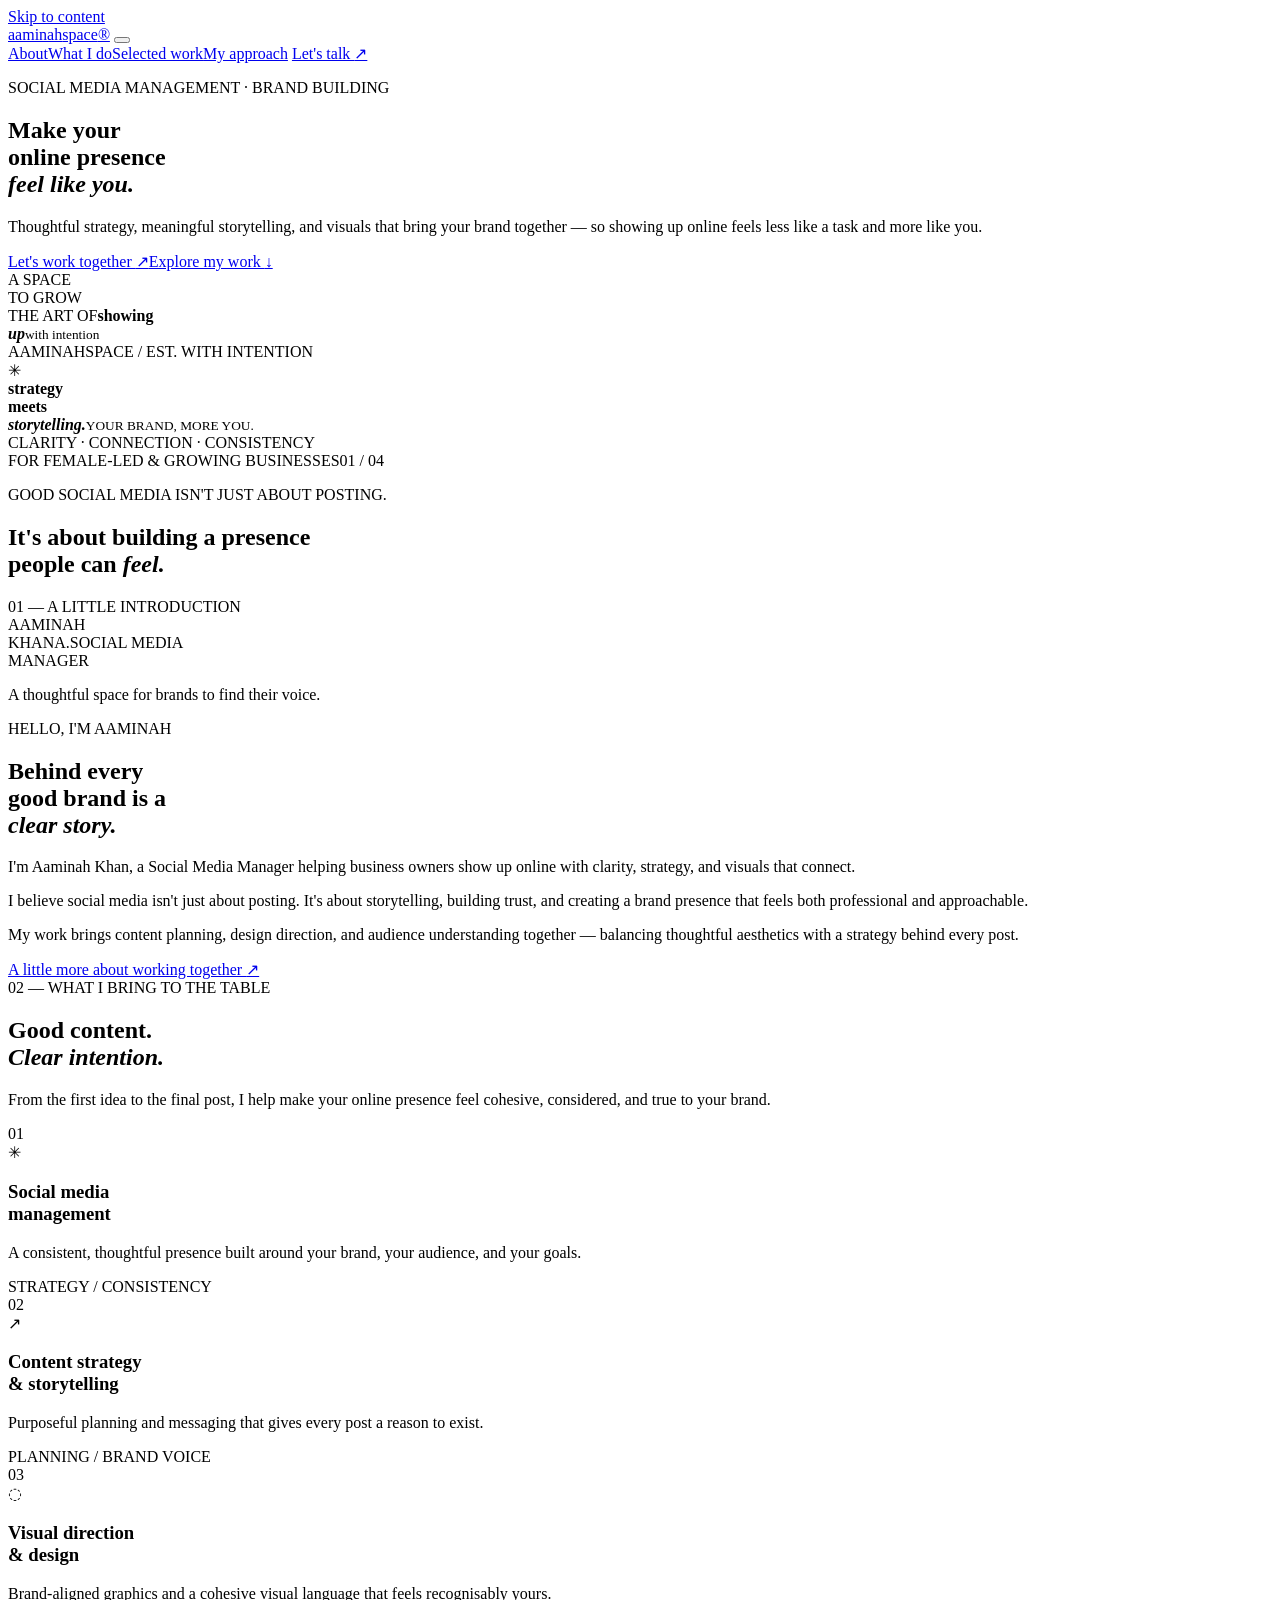
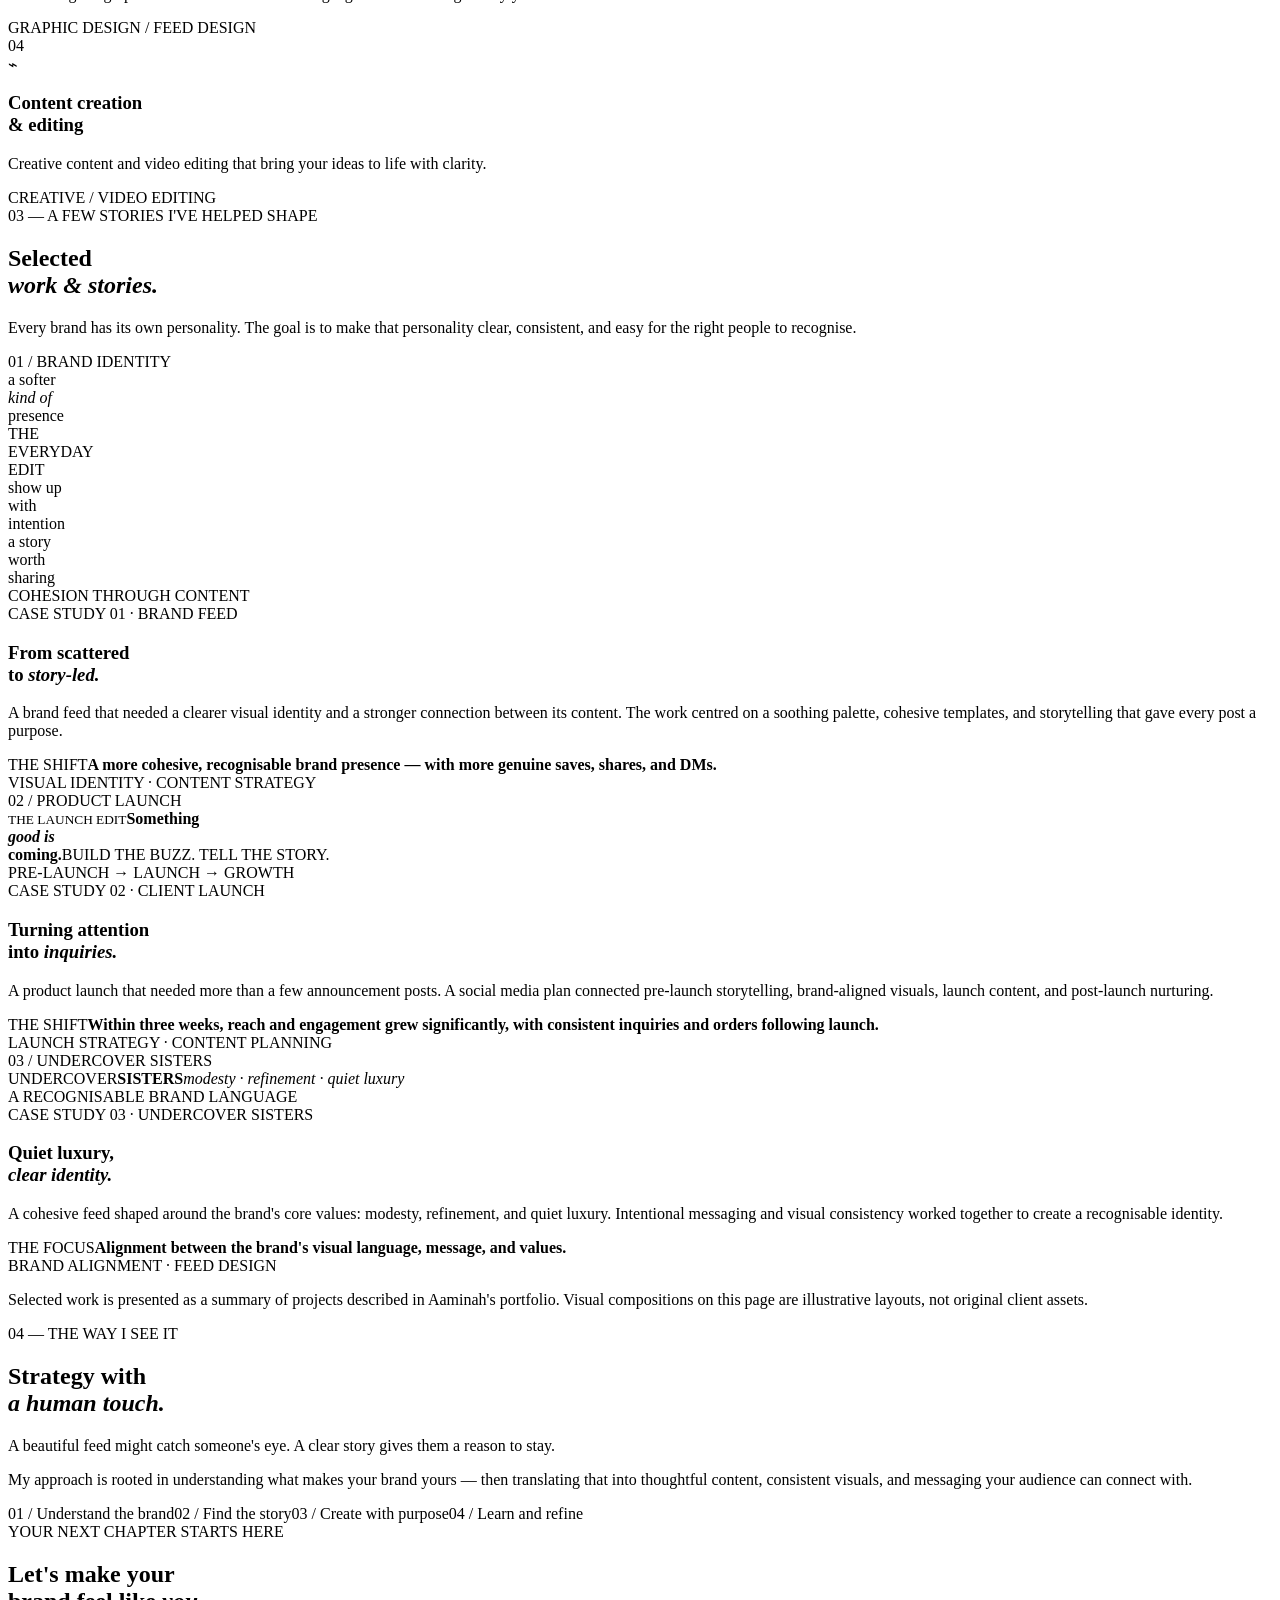
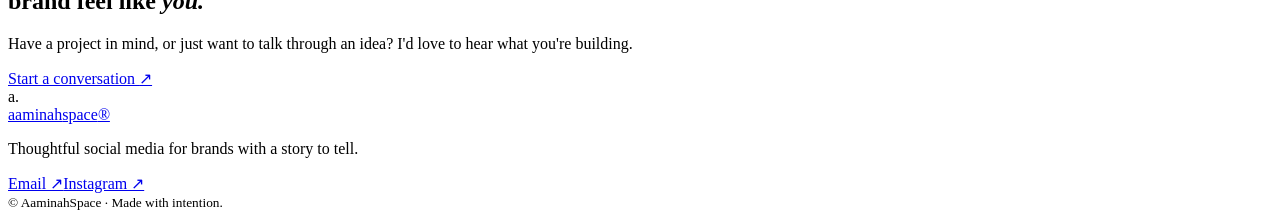
==== index.html @ 057f6556 "Build AaminahSpace portfolio: add index.html" ====
<!doctype html>
<html lang="en">
<head>
  <meta charset="UTF-8" />
  <meta name="viewport" content="width=device-width, initial-scale=1.0" />
  <meta name="theme-color" content="#f4efe7" />
  <meta name="description" content="Aaminah Khan is a social media manager helping female-led and growing businesses build thoughtful, strategic, and visually cohesive online presences." />
  <meta property="og:title" content="AaminahSpace — Social media with intention" />
  <meta property="og:description" content="Thoughtful strategy. Meaningful storytelling. A brand presence that feels like you." />
  <meta property="og:type" content="website" />
  <title>AaminahSpace — Social media with intention</title>
  <link rel="preconnect" href="https://fonts.googleapis.com">
  <link rel="preconnect" href="https://fonts.gstatic.com" crossorigin>
  <link href="https://fonts.googleapis.com/css2?family=DM+Sans:wght@400;500;600;700&family=Playfair+Display:ital,wght@0,500;0,600;0,700;1,500;1,600&display=swap" rel="stylesheet">
  <link rel="stylesheet" href="./styles.css" />
  <script defer src="./script.js"></script>
</head>
<body>
  <a class="skip-link" href="#main">Skip to content</a>
  <header class="site-header">
    <a class="wordmark" href="#top" aria-label="AaminahSpace home">aaminah<span>space</span><i>®</i></a>
    <button class="menu-toggle" aria-label="Open navigation" aria-expanded="false" aria-controls="site-nav"><span></span><span></span></button>
    <nav id="site-nav" class="site-nav" aria-label="Main navigation">
      <a href="#about">About</a><a href="#services">What I do</a><a href="#work">Selected work</a><a href="#approach">My approach</a>
      <a class="nav-cta" href="#contact">Let's talk <span>↗</span></a>
    </nav>
  </header>

  <main id="main">
    <section class="hero section-wrap" id="top">
      <div class="hero-copy">
        <p class="eyebrow"><span class="eyebrow-line"></span> SOCIAL MEDIA MANAGEMENT · BRAND BUILDING</p>
        <h1>Make your<br>online presence<br><em>feel like you.</em></h1>
        <p class="hero-lede">Thoughtful strategy, meaningful storytelling, and visuals that bring your brand together — so showing up online feels less like a task and more like you.</p>
        <div class="hero-actions"><a class="button button-dark" href="#contact">Let's work together <span>↗</span></a><a class="text-link" href="#work">Explore my work <span>↓</span></a></div>
      </div>
      <div class="hero-art" aria-label="Editorial brand composition">
        <div class="art-orbit orbit-one"></div><div class="art-orbit orbit-two"></div>
        <div class="art-stamp">A SPACE<br>TO GROW</div>
        <div class="art-card art-card-back"><span>THE ART OF</span><strong>showing<br><i>up</i></strong><small>with intention</small></div>
        <div class="art-card art-card-front"><span class="mini-label">AAMINAHSPACE / EST. WITH INTENTION</span><div class="art-flower">✳</div><strong>strategy<br>meets<br><em>storytelling.</em></strong><small>YOUR BRAND, MORE YOU.</small></div>
        <div class="art-caption">CLARITY · CONNECTION · CONSISTENCY</div>
      </div>
      <div class="hero-foot"><span>FOR FEMALE-LED & GROWING BUSINESSES</span><span>01 / 04</span></div>
    </section>

    <section class="intro-band">
      <p>GOOD SOCIAL MEDIA ISN'T JUST ABOUT POSTING.</p>
      <h2>It's about building a presence<br>people can <em>feel.</em></h2>
    </section>

    <section class="about section-wrap section-pad" id="about">
      <div class="section-kicker">01 — A LITTLE INTRODUCTION</div>
      <div class="about-grid">
        <div class="about-visual">
          <div class="portrait-placeholder"><span class="portrait-small">AAMINAH<br>KHAN</span><span class="portrait-monogram">A.</span><span class="portrait-note">SOCIAL MEDIA<br>MANAGER</span></div>
          <p class="visual-caption">A thoughtful space for brands to find their voice.</p>
        </div>
        <div class="about-copy">
          <p class="eyebrow">HELLO, I'M AAMINAH</p>
          <h2>Behind every<br>good brand is a<br><em>clear story.</em></h2>
          <p>I'm Aaminah Khan, a Social Media Manager helping business owners show up online with clarity, strategy, and visuals that connect.</p>
          <p>I believe social media isn't just about posting. It's about storytelling, building trust, and creating a brand presence that feels both professional and approachable.</p>
          <p>My work brings content planning, design direction, and audience understanding together — balancing thoughtful aesthetics with a strategy behind every post.</p>
          <a class="text-link" href="#contact">A little more about working together <span>↗</span></a>
        </div>
      </div>
    </section>

    <section class="services section-pad" id="services">
      <div class="section-wrap">
        <div class="section-kicker">02 — WHAT I BRING TO THE TABLE</div>
        <div class="section-heading-row"><h2>Good content.<br><em>Clear intention.</em></h2><p>From the first idea to the final post, I help make your online presence feel cohesive, considered, and true to your brand.</p></div>
        <div class="service-grid">
          <article class="service-card"><span class="service-number">01</span><div class="service-icon">✳</div><h3>Social media<br>management</h3><p>A consistent, thoughtful presence built around your brand, your audience, and your goals.</p><span class="service-bottom">STRATEGY / CONSISTENCY</span></article>
          <article class="service-card"><span class="service-number">02</span><div class="service-icon">↗</div><h3>Content strategy<br>& storytelling</h3><p>Purposeful planning and messaging that gives every post a reason to exist.</p><span class="service-bottom">PLANNING / BRAND VOICE</span></article>
          <article class="service-card"><span class="service-number">03</span><div class="service-icon">◌</div><h3>Visual direction<br>& design</h3><p>Brand-aligned graphics and a cohesive visual language that feels recognisably yours.</p><span class="service-bottom">GRAPHIC DESIGN / FEED DESIGN</span></article>
          <article class="service-card"><span class="service-number">04</span><div class="service-icon">⌁</div><h3>Content creation<br>& editing</h3><p>Creative content and video editing that bring your ideas to life with clarity.</p><span class="service-bottom">CREATIVE / VIDEO EDITING</span></article>
        </div>
      </div>
    </section>

    <section class="work section-wrap section-pad" id="work">
      <div class="section-kicker">03 — A FEW STORIES I'VE HELPED SHAPE</div>
      <div class="section-heading-row work-heading"><h2>Selected<br><em>work & stories.</em></h2><p>Every brand has its own personality. The goal is to make that personality clear, consistent, and easy for the right people to recognise.</p></div>
      <div class="work-list">
        <article class="work-item">
          <div class="work-art work-art-one"><span class="work-art-top">01 / BRAND IDENTITY</span><div class="feed-stack"><div class="feed-tile tile-cream">a softer<br><i>kind of</i><br>presence</div><div class="feed-tile tile-brown">THE<br>EVERYDAY<br>EDIT</div><div class="feed-tile tile-sage">show up<br>with<br>intention</div><div class="feed-tile tile-pink">a story<br>worth<br>sharing</div></div><span class="work-art-bottom">COHESION THROUGH CONTENT</span></div>
          <div class="work-info"><span class="case-label">CASE STUDY 01 · BRAND FEED</span><h3>From scattered<br>to <em>story-led.</em></h3><p>A brand feed that needed a clearer visual identity and a stronger connection between its content. The work centred on a soothing palette, cohesive templates, and storytelling that gave every post a purpose.</p><div class="case-result"><span>THE SHIFT</span><strong>A more cohesive, recognisable brand presence — with more genuine saves, shares, and DMs.</strong></div><span class="case-tag">VISUAL IDENTITY · CONTENT STRATEGY</span></div>
        </article>
        <article class="work-item work-reverse">
          <div class="work-art work-art-two"><span class="work-art-top">02 / PRODUCT LAUNCH</span><div class="launch-poster"><small>THE LAUNCH EDIT</small><strong>Something<br><i>good is</i><br>coming.</strong><span>BUILD THE BUZZ. TELL THE STORY.</span></div><div class="launch-orbit"></div><span class="work-art-bottom">PRE-LAUNCH → LAUNCH → GROWTH</span></div>
          <div class="work-info"><span class="case-label">CASE STUDY 02 · CLIENT LAUNCH</span><h3>Turning attention<br>into <em>inquiries.</em></h3><p>A product launch that needed more than a few announcement posts. A social media plan connected pre-launch storytelling, brand-aligned visuals, launch content, and post-launch nurturing.</p><div class="case-result"><span>THE SHIFT</span><strong>Within three weeks, reach and engagement grew significantly, with consistent inquiries and orders following launch.</strong></div><span class="case-tag">LAUNCH STRATEGY · CONTENT PLANNING</span></div>
        </article>
        <article class="work-item">
          <div class="work-art work-art-three"><span class="work-art-top">03 / UNDERCOVER SISTERS</span><div class="ucs-composition"><span>UNDERCOVER</span><strong>SISTERS</strong><i>modesty · refinement · quiet luxury</i></div><span class="work-art-bottom">A RECOGNISABLE BRAND LANGUAGE</span></div>
          <div class="work-info"><span class="case-label">CASE STUDY 03 · UNDERCOVER SISTERS</span><h3>Quiet luxury,<br><em>clear identity.</em></h3><p>A cohesive feed shaped around the brand's core values: modesty, refinement, and quiet luxury. Intentional messaging and visual consistency worked together to create a recognisable identity.</p><div class="case-result"><span>THE FOCUS</span><strong>Alignment between the brand's visual language, message, and values.</strong></div><span class="case-tag">BRAND ALIGNMENT · FEED DESIGN</span></div>
        </article>
      </div>
      <p class="work-note">Selected work is presented as a summary of projects described in Aaminah's portfolio. Visual compositions on this page are illustrative layouts, not original client assets.</p>
    </section>

    <section class="approach section-pad" id="approach">
      <div class="section-wrap approach-grid">
        <div><div class="section-kicker">04 — THE WAY I SEE IT</div><h2>Strategy with<br><em>a human touch.</em></h2></div>
        <div class="approach-copy"><p class="approach-lede">A beautiful feed might catch someone's eye. A clear story gives them a reason to stay.</p><p>My approach is rooted in understanding what makes your brand yours — then translating that into thoughtful content, consistent visuals, and messaging your audience can connect with.</p><div class="approach-points"><span>01 / Understand the brand</span><span>02 / Find the story</span><span>03 / Create with purpose</span><span>04 / Learn and refine</span></div></div>
      </div>
    </section>

    <section class="closing section-wrap section-pad" id="contact">
      <div class="closing-card"><span class="eyebrow">YOUR NEXT CHAPTER STARTS HERE</span><h2>Let's make your<br>brand feel like <em>you.</em></h2><p>Have a project in mind, or just want to talk through an idea? I'd love to hear what you're building.</p><a class="button button-light" href="mailto:khanaaminah3@gmail.com">Start a conversation <span>↗</span></a><div class="closing-mark">a.</div></div>
    </section>
  </main>

  <footer class="site-footer section-wrap"><a class="wordmark footer-mark" href="#top">aaminah<span>space</span><i>®</i></a><p>Thoughtful social media for brands with a story to tell.</p><div class="footer-links"><a href="mailto:khanaaminah3@gmail.com">Email ↗</a><a href="https://www.instagram.com/aaminahspace/" target="_blank" rel="noreferrer">Instagram ↗</a></div><small>© <span id="year"></span> AaminahSpace · Made with intention.</small></footer>
</body>
</html>
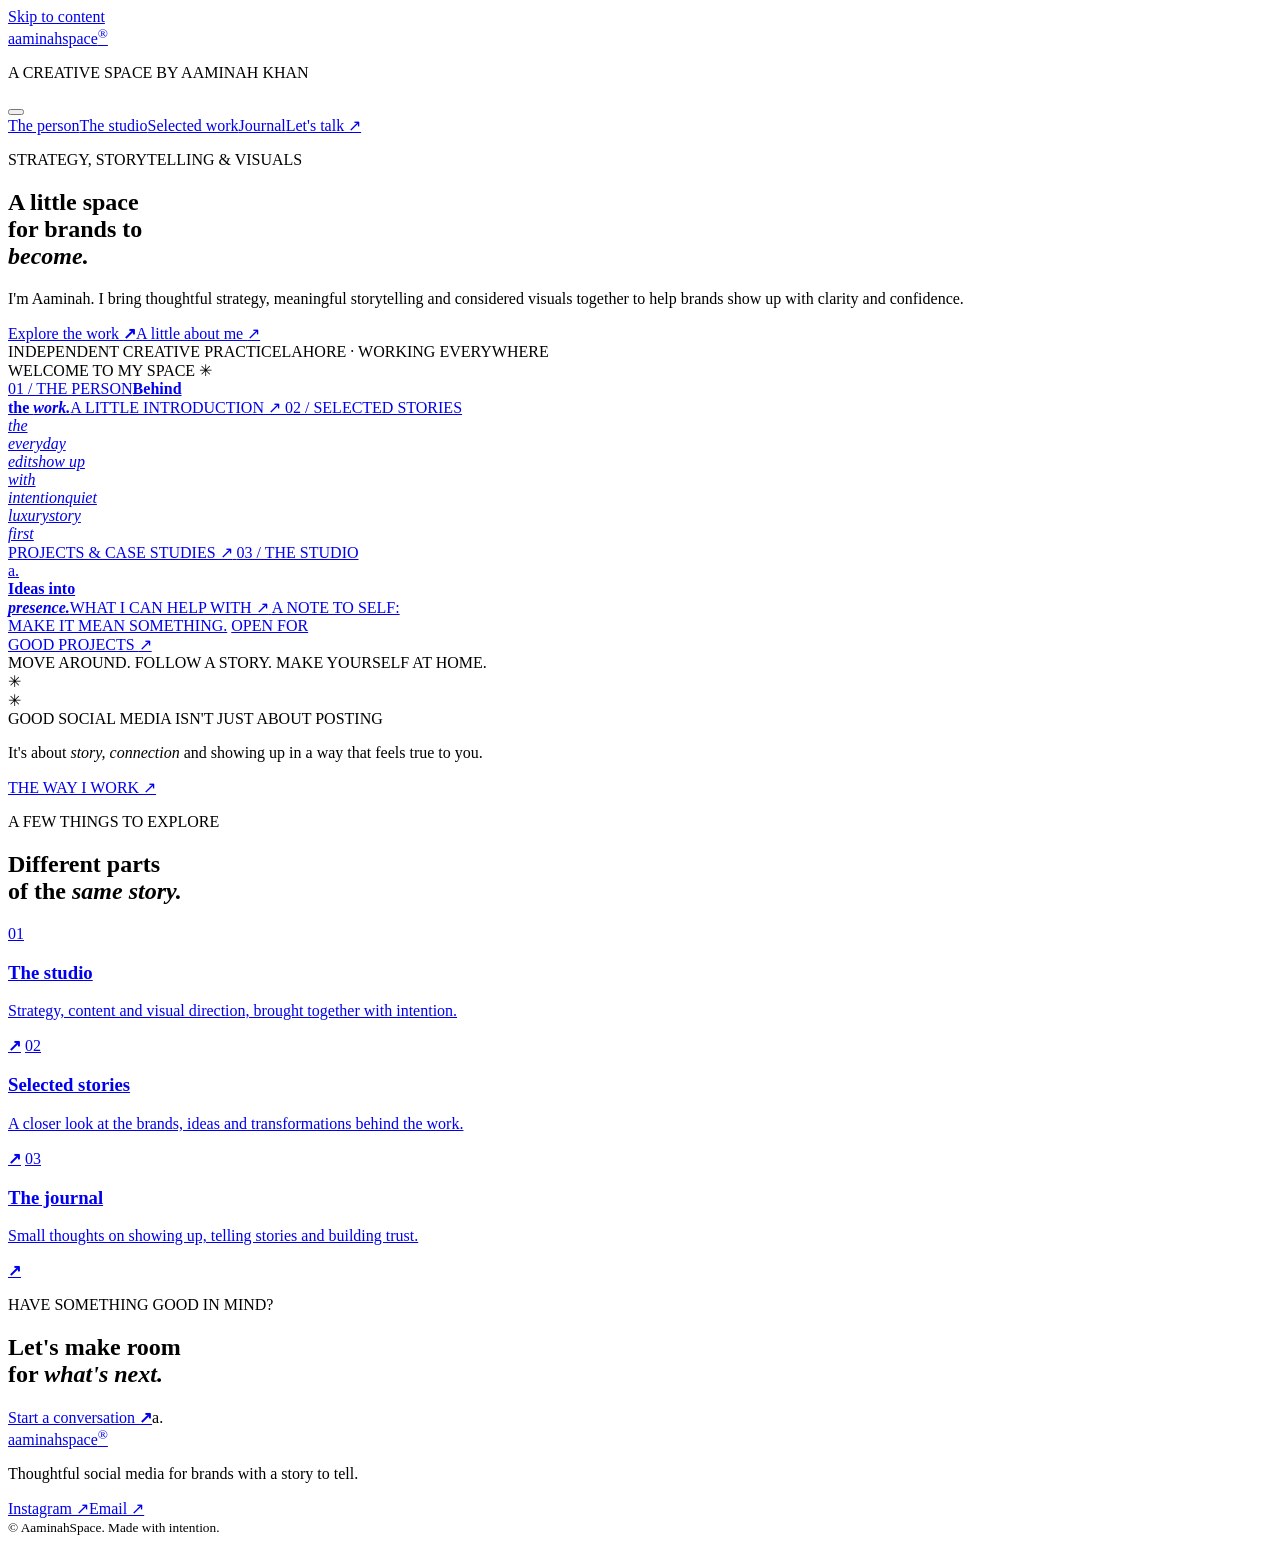
==== commit 7e6218a9: "Rebuild homepage as interactive editorial canvas" ====
--- a/index.html
+++ b/index.html
@@ -1,117 +1,64 @@
 <!doctype html>
 <html lang="en">
 <head>
-  <meta charset="UTF-8" />
-  <meta name="viewport" content="width=device-width, initial-scale=1.0" />
-  <meta name="theme-color" content="#f4efe7" />
-  <meta name="description" content="Aaminah Khan is a social media manager helping female-led and growing businesses build thoughtful, strategic, and visually cohesive online presences." />
-  <meta property="og:title" content="AaminahSpace — Social media with intention" />
-  <meta property="og:description" content="Thoughtful strategy. Meaningful storytelling. A brand presence that feels like you." />
-  <meta property="og:type" content="website" />
-  <title>AaminahSpace — Social media with intention</title>
-  <link rel="preconnect" href="https://fonts.googleapis.com">
-  <link rel="preconnect" href="https://fonts.gstatic.com" crossorigin>
-  <link href="https://fonts.googleapis.com/css2?family=DM+Sans:wght@400;500;600;700&family=Playfair+Display:ital,wght@0,500;0,600;0,700;1,500;1,600&display=swap" rel="stylesheet">
-  <link rel="stylesheet" href="./styles.css" />
-  <script defer src="./script.js"></script>
+<meta charset="UTF-8"><meta name="viewport" content="width=device-width, initial-scale=1">
+<meta name="theme-color" content="#f5f1e9">
+<meta name="description" content="AaminahSpace is the creative world of Aaminah Khan, bringing social media strategy, storytelling and thoughtful design together.">
+<meta property="og:title" content="AaminahSpace | A creative space by Aaminah Khan">
+<meta property="og:description" content="Thoughtful strategy. Clear stories. A brand presence that feels like you.">
+<title>AaminahSpace | A creative space by Aaminah Khan</title>
+<link rel="preconnect" href="https://fonts.googleapis.com"><link rel="preconnect" href="https://fonts.gstatic.com" crossorigin>
+<link href="https://fonts.googleapis.com/css2?family=DM+Sans:wght@400;500;600;700&family=Playfair+Display:ital,wght@0,500;0,600;0,700;1,500;1,600&display=swap" rel="stylesheet">
+<link rel="stylesheet" href="./experience.css"><script defer src="./experience.js"></script>
 </head>
-<body>
-  <a class="skip-link" href="#main">Skip to content</a>
-  <header class="site-header">
-    <a class="wordmark" href="#top" aria-label="AaminahSpace home">aaminah<span>space</span><i>®</i></a>
-    <button class="menu-toggle" aria-label="Open navigation" aria-expanded="false" aria-controls="site-nav"><span></span><span></span></button>
-    <nav id="site-nav" class="site-nav" aria-label="Main navigation">
-      <a href="#about">About</a><a href="#services">What I do</a><a href="#work">Selected work</a><a href="#approach">My approach</a>
-      <a class="nav-cta" href="#contact">Let's talk <span>↗</span></a>
-    </nav>
-  </header>
-
-  <main id="main">
-    <section class="hero section-wrap" id="top">
-      <div class="hero-copy">
-        <p class="eyebrow"><span class="eyebrow-line"></span> SOCIAL MEDIA MANAGEMENT · BRAND BUILDING</p>
-        <h1>Make your<br>online presence<br><em>feel like you.</em></h1>
-        <p class="hero-lede">Thoughtful strategy, meaningful storytelling, and visuals that bring your brand together — so showing up online feels less like a task and more like you.</p>
-        <div class="hero-actions"><a class="button button-dark" href="#contact">Let's work together <span>↗</span></a><a class="text-link" href="#work">Explore my work <span>↓</span></a></div>
-      </div>
-      <div class="hero-art" aria-label="Editorial brand composition">
-        <div class="art-orbit orbit-one"></div><div class="art-orbit orbit-two"></div>
-        <div class="art-stamp">A SPACE<br>TO GROW</div>
-        <div class="art-card art-card-back"><span>THE ART OF</span><strong>showing<br><i>up</i></strong><small>with intention</small></div>
-        <div class="art-card art-card-front"><span class="mini-label">AAMINAHSPACE / EST. WITH INTENTION</span><div class="art-flower">✳</div><strong>strategy<br>meets<br><em>storytelling.</em></strong><small>YOUR BRAND, MORE YOU.</small></div>
-        <div class="art-caption">CLARITY · CONNECTION · CONSISTENCY</div>
-      </div>
-      <div class="hero-foot"><span>FOR FEMALE-LED & GROWING BUSINESSES</span><span>01 / 04</span></div>
-    </section>
-
-    <section class="intro-band">
-      <p>GOOD SOCIAL MEDIA ISN'T JUST ABOUT POSTING.</p>
-      <h2>It's about building a presence<br>people can <em>feel.</em></h2>
-    </section>
-
-    <section class="about section-wrap section-pad" id="about">
-      <div class="section-kicker">01 — A LITTLE INTRODUCTION</div>
-      <div class="about-grid">
-        <div class="about-visual">
-          <div class="portrait-placeholder"><span class="portrait-small">AAMINAH<br>KHAN</span><span class="portrait-monogram">A.</span><span class="portrait-note">SOCIAL MEDIA<br>MANAGER</span></div>
-          <p class="visual-caption">A thoughtful space for brands to find their voice.</p>
-        </div>
-        <div class="about-copy">
-          <p class="eyebrow">HELLO, I'M AAMINAH</p>
-          <h2>Behind every<br>good brand is a<br><em>clear story.</em></h2>
-          <p>I'm Aaminah Khan, a Social Media Manager helping business owners show up online with clarity, strategy, and visuals that connect.</p>
-          <p>I believe social media isn't just about posting. It's about storytelling, building trust, and creating a brand presence that feels both professional and approachable.</p>
-          <p>My work brings content planning, design direction, and audience understanding together — balancing thoughtful aesthetics with a strategy behind every post.</p>
-          <a class="text-link" href="#contact">A little more about working together <span>↗</span></a>
-        </div>
-      </div>
-    </section>
-
-    <section class="services section-pad" id="services">
-      <div class="section-wrap">
-        <div class="section-kicker">02 — WHAT I BRING TO THE TABLE</div>
-        <div class="section-heading-row"><h2>Good content.<br><em>Clear intention.</em></h2><p>From the first idea to the final post, I help make your online presence feel cohesive, considered, and true to your brand.</p></div>
-        <div class="service-grid">
-          <article class="service-card"><span class="service-number">01</span><div class="service-icon">✳</div><h3>Social media<br>management</h3><p>A consistent, thoughtful presence built around your brand, your audience, and your goals.</p><span class="service-bottom">STRATEGY / CONSISTENCY</span></article>
-          <article class="service-card"><span class="service-number">02</span><div class="service-icon">↗</div><h3>Content strategy<br>& storytelling</h3><p>Purposeful planning and messaging that gives every post a reason to exist.</p><span class="service-bottom">PLANNING / BRAND VOICE</span></article>
-          <article class="service-card"><span class="service-number">03</span><div class="service-icon">◌</div><h3>Visual direction<br>& design</h3><p>Brand-aligned graphics and a cohesive visual language that feels recognisably yours.</p><span class="service-bottom">GRAPHIC DESIGN / FEED DESIGN</span></article>
-          <article class="service-card"><span class="service-number">04</span><div class="service-icon">⌁</div><h3>Content creation<br>& editing</h3><p>Creative content and video editing that bring your ideas to life with clarity.</p><span class="service-bottom">CREATIVE / VIDEO EDITING</span></article>
-        </div>
-      </div>
-    </section>
-
-    <section class="work section-wrap section-pad" id="work">
-      <div class="section-kicker">03 — A FEW STORIES I'VE HELPED SHAPE</div>
-      <div class="section-heading-row work-heading"><h2>Selected<br><em>work & stories.</em></h2><p>Every brand has its own personality. The goal is to make that personality clear, consistent, and easy for the right people to recognise.</p></div>
-      <div class="work-list">
-        <article class="work-item">
-          <div class="work-art work-art-one"><span class="work-art-top">01 / BRAND IDENTITY</span><div class="feed-stack"><div class="feed-tile tile-cream">a softer<br><i>kind of</i><br>presence</div><div class="feed-tile tile-brown">THE<br>EVERYDAY<br>EDIT</div><div class="feed-tile tile-sage">show up<br>with<br>intention</div><div class="feed-tile tile-pink">a story<br>worth<br>sharing</div></div><span class="work-art-bottom">COHESION THROUGH CONTENT</span></div>
-          <div class="work-info"><span class="case-label">CASE STUDY 01 · BRAND FEED</span><h3>From scattered<br>to <em>story-led.</em></h3><p>A brand feed that needed a clearer visual identity and a stronger connection between its content. The work centred on a soothing palette, cohesive templates, and storytelling that gave every post a purpose.</p><div class="case-result"><span>THE SHIFT</span><strong>A more cohesive, recognisable brand presence — with more genuine saves, shares, and DMs.</strong></div><span class="case-tag">VISUAL IDENTITY · CONTENT STRATEGY</span></div>
-        </article>
-        <article class="work-item work-reverse">
-          <div class="work-art work-art-two"><span class="work-art-top">02 / PRODUCT LAUNCH</span><div class="launch-poster"><small>THE LAUNCH EDIT</small><strong>Something<br><i>good is</i><br>coming.</strong><span>BUILD THE BUZZ. TELL THE STORY.</span></div><div class="launch-orbit"></div><span class="work-art-bottom">PRE-LAUNCH → LAUNCH → GROWTH</span></div>
-          <div class="work-info"><span class="case-label">CASE STUDY 02 · CLIENT LAUNCH</span><h3>Turning attention<br>into <em>inquiries.</em></h3><p>A product launch that needed more than a few announcement posts. A social media plan connected pre-launch storytelling, brand-aligned visuals, launch content, and post-launch nurturing.</p><div class="case-result"><span>THE SHIFT</span><strong>Within three weeks, reach and engagement grew significantly, with consistent inquiries and orders following launch.</strong></div><span class="case-tag">LAUNCH STRATEGY · CONTENT PLANNING</span></div>
-        </article>
-        <article class="work-item">
-          <div class="work-art work-art-three"><span class="work-art-top">03 / UNDERCOVER SISTERS</span><div class="ucs-composition"><span>UNDERCOVER</span><strong>SISTERS</strong><i>modesty · refinement · quiet luxury</i></div><span class="work-art-bottom">A RECOGNISABLE BRAND LANGUAGE</span></div>
-          <div class="work-info"><span class="case-label">CASE STUDY 03 · UNDERCOVER SISTERS</span><h3>Quiet luxury,<br><em>clear identity.</em></h3><p>A cohesive feed shaped around the brand's core values: modesty, refinement, and quiet luxury. Intentional messaging and visual consistency worked together to create a recognisable identity.</p><div class="case-result"><span>THE FOCUS</span><strong>Alignment between the brand's visual language, message, and values.</strong></div><span class="case-tag">BRAND ALIGNMENT · FEED DESIGN</span></div>
-        </article>
-      </div>
-      <p class="work-note">Selected work is presented as a summary of projects described in Aaminah's portfolio. Visual compositions on this page are illustrative layouts, not original client assets.</p>
-    </section>
-
-    <section class="approach section-pad" id="approach">
-      <div class="section-wrap approach-grid">
-        <div><div class="section-kicker">04 — THE WAY I SEE IT</div><h2>Strategy with<br><em>a human touch.</em></h2></div>
-        <div class="approach-copy"><p class="approach-lede">A beautiful feed might catch someone's eye. A clear story gives them a reason to stay.</p><p>My approach is rooted in understanding what makes your brand yours — then translating that into thoughtful content, consistent visuals, and messaging your audience can connect with.</p><div class="approach-points"><span>01 / Understand the brand</span><span>02 / Find the story</span><span>03 / Create with purpose</span><span>04 / Learn and refine</span></div></div>
-      </div>
-    </section>
-
-    <section class="closing section-wrap section-pad" id="contact">
-      <div class="closing-card"><span class="eyebrow">YOUR NEXT CHAPTER STARTS HERE</span><h2>Let's make your<br>brand feel like <em>you.</em></h2><p>Have a project in mind, or just want to talk through an idea? I'd love to hear what you're building.</p><a class="button button-light" href="mailto:khanaaminah3@gmail.com">Start a conversation <span>↗</span></a><div class="closing-mark">a.</div></div>
-    </section>
-  </main>
-
-  <footer class="site-footer section-wrap"><a class="wordmark footer-mark" href="#top">aaminah<span>space</span><i>®</i></a><p>Thoughtful social media for brands with a story to tell.</p><div class="footer-links"><a href="mailto:khanaaminah3@gmail.com">Email ↗</a><a href="https://www.instagram.com/aaminahspace/" target="_blank" rel="noreferrer">Instagram ↗</a></div><small>© <span id="year"></span> AaminahSpace · Made with intention.</small></footer>
-</body>
-</html>+<body class="home-page">
+<a class="skip-link" href="#main">Skip to content</a>
+<header class="topbar">
+<a class="brand" href="./index.html" aria-label="AaminahSpace home">aaminah<span>space</span><sup>®</sup></a>
+<p class="topbar-note">A CREATIVE SPACE BY AAMINAH KHAN</p>
+<button class="menu-button" aria-label="Open menu" aria-expanded="false" aria-controls="main-menu"><span></span><span></span></button>
+<nav class="main-menu" id="main-menu" aria-label="Main navigation">
+<a href="./about.html">The person</a><a href="./studio.html">The studio</a><a href="./work.html">Selected work</a><a href="./journal.html">Journal</a><a class="menu-contact" href="./contact.html">Let's talk ↗</a>
+</nav>
+</header>
+<main id="main">
+<section class="home-intro">
+<div class="intro-left">
+<p class="eyebrow"><span></span> STRATEGY, STORYTELLING & VISUALS</p>
+<h1>A little space<br>for brands to<br><em>become.</em></h1>
+<p class="intro-copy">I'm Aaminah. I bring thoughtful strategy, meaningful storytelling and considered visuals together to help brands show up with clarity and confidence.</p>
+<div class="intro-actions"><a class="pill-link magnetic" href="./work.html">Explore the work <b>↗</b></a><a class="quiet-link" href="./about.html">A little about me <span>↗</span></a></div>
+<div class="home-signoff"><span>INDEPENDENT CREATIVE PRACTICE</span><span>LAHORE · WORKING EVERYWHERE</span></div>
+</div>
+<div class="explore-stage" aria-label="Explore AaminahSpace">
+<div class="stage-orbit orbit-a"></div><div class="stage-orbit orbit-b"></div>
+<div class="stage-label stage-label-top">WELCOME TO MY SPACE <span>✳</span></div>
+<a class="canvas-card card-about magnetic" href="./about.html" data-cursor="Meet Aaminah">
+<span class="card-index">01 / THE PERSON</span><strong>Behind<br>the <em>work.</em></strong><span class="card-foot">A LITTLE INTRODUCTION ↗</span>
+</a>
+<a class="canvas-card card-work magnetic" href="./work.html" data-cursor="View projects">
+<span class="card-index">02 / SELECTED STORIES</span><div class="mini-grid"><i>the<br>everyday<br>edit</i><i>show up<br>with<br>intention</i><i>quiet<br>luxury</i><i>story<br>first</i></div><span class="card-foot">PROJECTS & CASE STUDIES ↗</span>
+</a>
+<a class="canvas-card card-studio magnetic" href="./studio.html" data-cursor="Explore services">
+<span class="card-index">03 / THE STUDIO</span><div class="studio-mark">a<span>.</span></div><strong>Ideas into<br><em>presence.</em></strong><span class="card-foot">WHAT I CAN HELP WITH ↗</span>
+</a>
+<a class="canvas-note note-one" href="./journal.html">A NOTE TO SELF:<br>MAKE IT MEAN SOMETHING.</a>
+<a class="canvas-note note-two" href="./contact.html">OPEN FOR<br>GOOD PROJECTS <span>↗</span></a>
+<div class="stage-label stage-label-bottom">MOVE AROUND. FOLLOW A STORY. MAKE YOURSELF AT HOME.</div>
+<div class="stage-spark spark-one">✳</div><div class="stage-spark spark-two">✳</div>
+</div>
+</section>
+<section class="home-ribbon"><span>GOOD SOCIAL MEDIA ISN'T JUST ABOUT POSTING</span><p>It's about <em>story, connection</em> and showing up in a way that feels true to you.</p><a href="./studio.html">THE WAY I WORK ↗</a></section>
+<section class="home-feature">
+<div class="feature-heading"><p class="eyebrow"><span></span> A FEW THINGS TO EXPLORE</p><h2>Different parts<br>of the <em>same story.</em></h2></div>
+<div class="feature-links">
+<a href="./studio.html"><span>01</span><div><h3>The studio</h3><p>Strategy, content and visual direction, brought together with intention.</p></div><b>↗</b></a>
+<a href="./work.html"><span>02</span><div><h3>Selected stories</h3><p>A closer look at the brands, ideas and transformations behind the work.</p></div><b>↗</b></a>
+<a href="./journal.html"><span>03</span><div><h3>The journal</h3><p>Small thoughts on showing up, telling stories and building trust.</p></div><b>↗</b></a>
+</div>
+</section>
+<section class="home-end"><p>HAVE SOMETHING GOOD IN MIND?</p><h2>Let's make room<br>for <em>what's next.</em></h2><a class="pill-link pill-light magnetic" href="./contact.html">Start a conversation <b>↗</b></a><span class="end-doodle">a.</span></section>
+</main>
+<footer class="site-footer"><a class="brand" href="./index.html">aaminah<span>space</span><sup>®</sup></a><p>Thoughtful social media for brands with a story to tell.</p><div><a href="https://www.instagram.com/aaminahspace/" target="_blank" rel="noreferrer">Instagram ↗</a><a href="mailto:khanaaminah3@gmail.com">Email ↗</a></div><small>© <span data-year></span> AaminahSpace. Made with intention.</small></footer>
+<div class="cursor-label" aria-hidden="true"></div>
+</body></html>
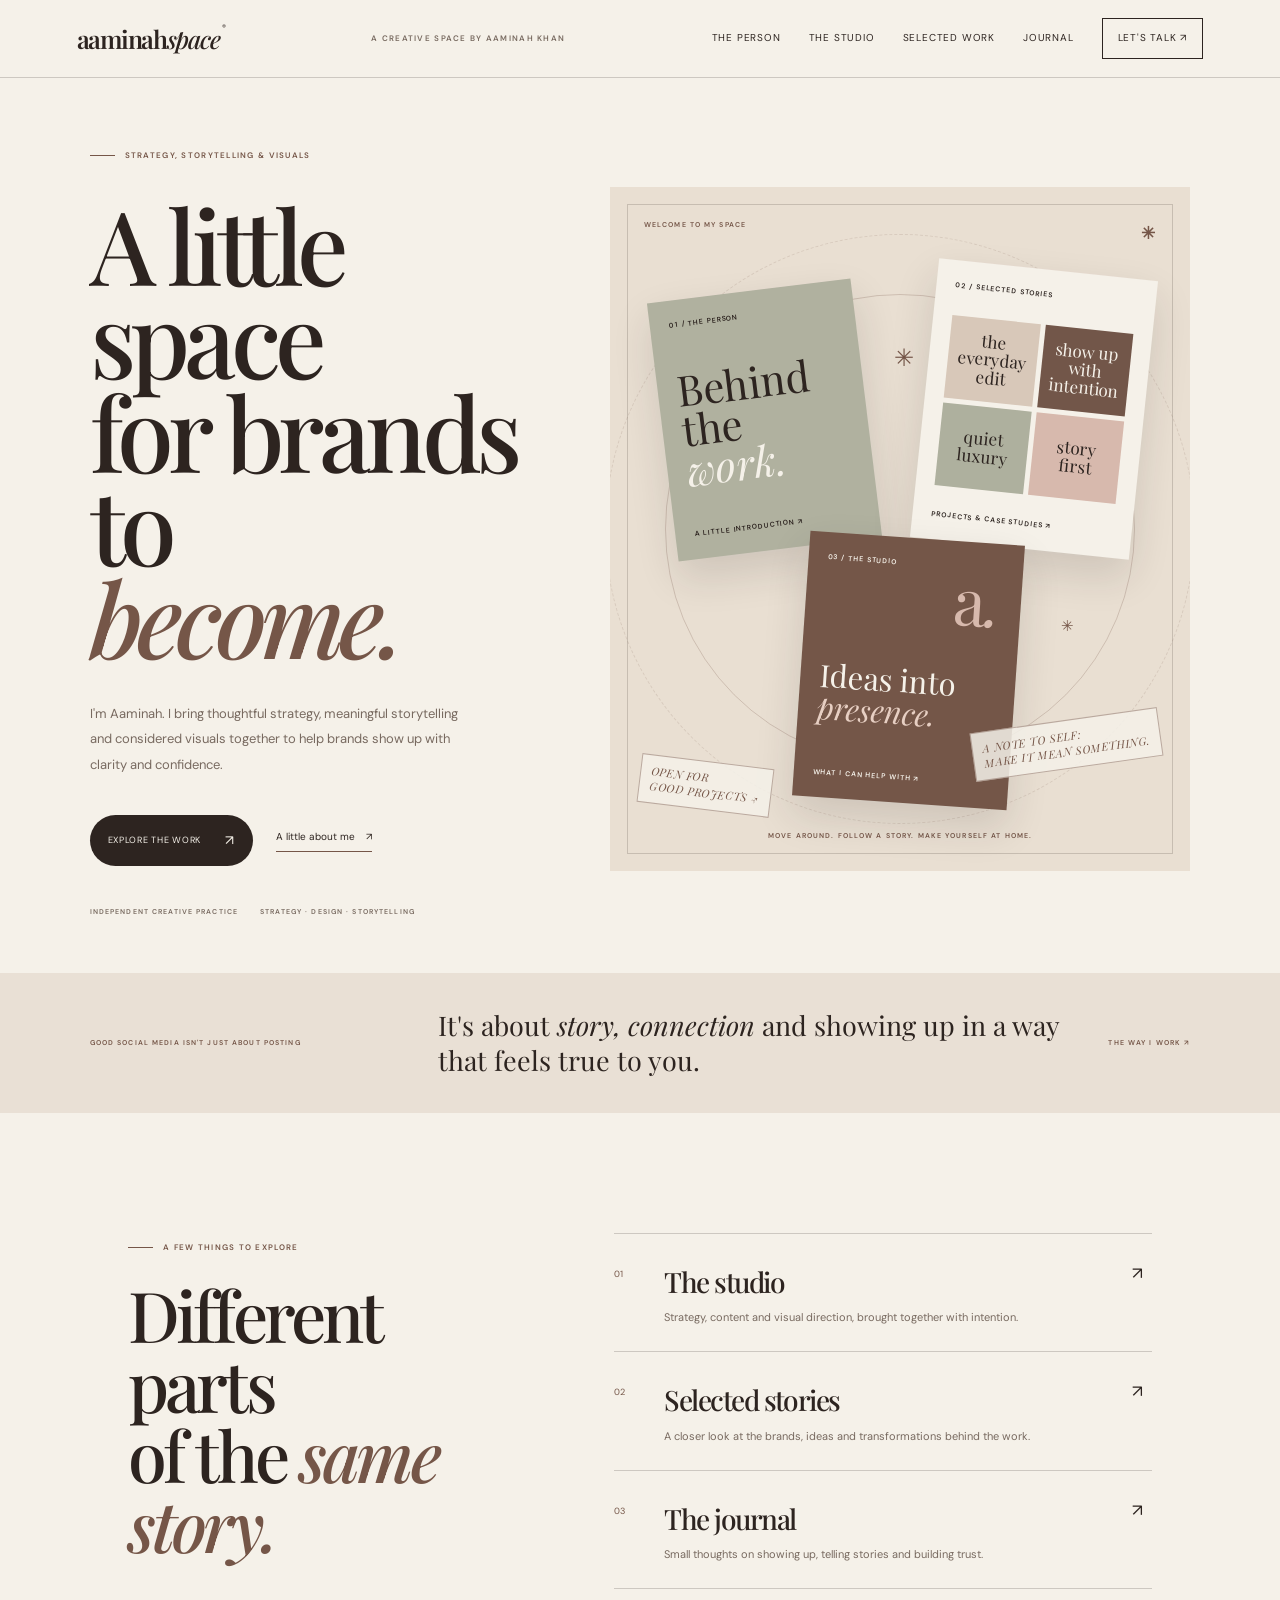
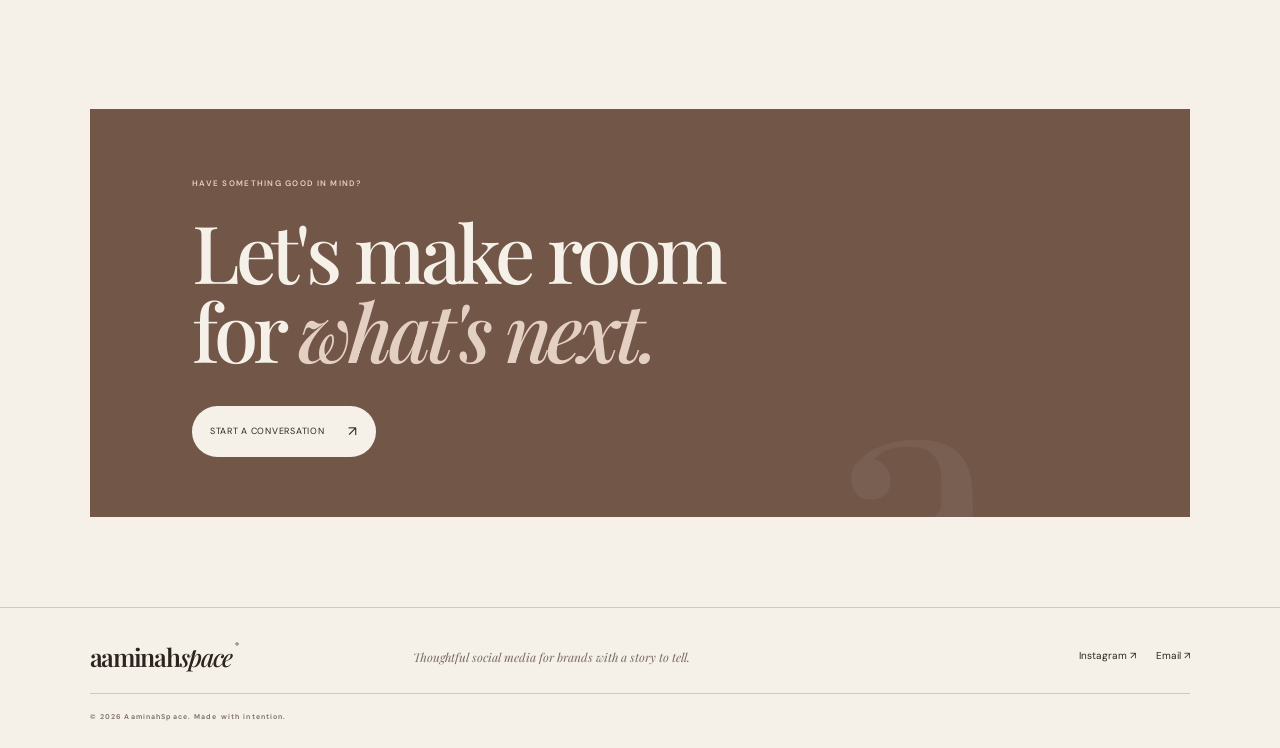
==== commit 3471bbdb: "Remove unconfirmed location detail" ====
--- a/index.html
+++ b/index.html
@@ -28,7 +28,7 @@
 <h1>A little space<br>for brands to<br><em>become.</em></h1>
 <p class="intro-copy">I'm Aaminah. I bring thoughtful strategy, meaningful storytelling and considered visuals together to help brands show up with clarity and confidence.</p>
 <div class="intro-actions"><a class="pill-link magnetic" href="./work.html">Explore the work <b>↗</b></a><a class="quiet-link" href="./about.html">A little about me <span>↗</span></a></div>
-<div class="home-signoff"><span>INDEPENDENT CREATIVE PRACTICE</span><span>LAHORE · WORKING EVERYWHERE</span></div>
+<div class="home-signoff"><span>INDEPENDENT CREATIVE PRACTICE</span><span>STRATEGY · DESIGN · STORYTELLING</span></div>
 </div>
 <div class="explore-stage" aria-label="Explore AaminahSpace">
 <div class="stage-orbit orbit-a"></div><div class="stage-orbit orbit-b"></div>
--- a/experience.css
+++ b/experience.css
@@ -0,0 +1,5 @@
+:root{--paper:#f5f1e9;--paper2:#e9e0d5;--ink:#2d2420;--muted:#786a60;--brown:#755648;--sage:#aeb09e;--rose:#d7b9ad;--line:rgba(45,36,32,.2);--serif:"Playfair Display",Georgia,serif;--sans:"DM Sans",Arial,sans-serif}*{box-sizing:border-box}html{scroll-behavior:smooth}body{margin:0;background:var(--paper);color:var(--ink);font:14px/1.65 var(--sans)}a{color:inherit;text-decoration:none}button{font:inherit}.skip-link{position:absolute;left:-999px;top:10px;z-index:99;background:var(--ink);color:white;padding:10px}.skip-link:focus{left:10px}.topbar{height:78px;padding:0 6vw;border-bottom:1px solid var(--line);display:flex;align-items:center;justify-content:space-between;position:relative;z-index:20;background:var(--paper)}.brand{font:600 25px var(--serif);letter-spacing:-1.3px}.brand span{font-style:italic;font-weight:500}.brand sup{font:8px var(--sans);vertical-align:top;margin-left:3px}.topbar-note,.eyebrow,.home-signoff,.stage-label,.card-index,.card-foot,.canvas-note,.home-ribbon>span,.home-ribbon>a,.home-end>p,.site-footer small,.page-kicker,.page-meta,.service-meta,.case-label,.case-result span,.journal-tag{font-size:8px;letter-spacing:.16em;font-weight:600}.topbar-note{color:var(--muted)}.main-menu{display:flex;align-items:center;gap:28px;font-size:10px;letter-spacing:.08em;text-transform:uppercase}.main-menu a{transition:opacity .2s}.main-menu a:hover{opacity:.55}.menu-contact{border:1px solid var(--ink);padding:11px 15px}.menu-button{display:none}.home-intro{min-height:calc(100svh - 78px);padding:7vh 7vw 55px;display:grid;grid-template-columns:.88fr 1.12fr;gap:5vw;align-items:center}.intro-left{position:relative;min-height:570px;display:flex;flex-direction:column;align-items:flex-start;justify-content:center}.eyebrow{display:flex;align-items:center;gap:10px;color:var(--brown)}.eyebrow>span{width:25px;height:1px;background:var(--brown)}h1,h2,h3{font-family:var(--serif);font-weight:500;letter-spacing:-.055em}h1{font-size:clamp(65px,8vw,112px);line-height:.91;margin:27px 0 25px}h1 em,h2 em,h3 em{color:var(--brown);font-weight:500}.intro-copy{max-width:390px;color:var(--muted);font-size:13px;line-height:1.95}.intro-actions{display:flex;align-items:center;gap:23px;margin-top:25px}.pill-link{display:inline-flex;align-items:center;gap:24px;background:var(--ink);color:var(--paper);padding:14px 18px;border-radius:50px;font-size:9px;letter-spacing:.08em;text-transform:uppercase;transition:transform .25s}.pill-link:hover{transform:translateY(-4px)}.pill-link b{font-size:14px;font-weight:400}.quiet-link{font-size:10px;border-bottom:1px solid var(--brown);padding-bottom:5px}.quiet-link span{margin-left:8px}.home-signoff{display:flex;gap:22px;flex-wrap:wrap;color:var(--muted);margin-top:auto;padding-top:40px;font-size:7px}.explore-stage{height:min(690px,76vh);min-height:570px;position:relative;background:#e9dfd2;overflow:hidden;isolation:isolate}.explore-stage:before{content:"";position:absolute;inset:17px;border:1px solid rgba(45,36,32,.18);pointer-events:none}.stage-orbit{position:absolute;border:1px solid rgba(117,86,72,.24);border-radius:50%;left:50%;top:50%;transform:translate(-50%,-50%);width:470px;height:470px;pointer-events:none}.orbit-b{width:590px;height:590px;border-style:dashed;opacity:.6}.stage-label{position:absolute;left:34px;right:34px;z-index:1;display:flex;justify-content:space-between;color:var(--brown);font-size:7px}.stage-label-top{top:32px}.stage-label-top span{font-size:17px}.stage-label-bottom{bottom:30px;justify-content:center;text-align:center}.canvas-card{position:absolute;display:flex;flex-direction:column;justify-content:space-between;padding:19px;box-shadow:0 18px 40px rgba(45,36,32,.14);transition:transform .35s cubic-bezier(.2,.8,.2,1),box-shadow .35s;z-index:2}.canvas-card:hover{box-shadow:0 25px 48px rgba(45,36,32,.2)}.card-about{width:205px;height:260px;left:9%;top:15%;background:#b0b19f;transform:rotate(-7deg)}.card-about:hover{transform:rotate(-3deg) translateY(-8px)}.card-about strong{font:42px/.96 var(--serif);margin:auto 0}.card-about strong em{color:#f5f1e9}.card-work{width:220px;height:280px;right:8%;top:12%;background:#f5f1e9;transform:rotate(6deg)}.card-work:hover{transform:rotate(2deg) translateY(-8px)}.mini-grid{display:grid;grid-template-columns:1fr 1fr;gap:5px;margin:15px 0}.mini-grid i{height:83px;display:grid;place-content:center;text-align:center;font:17px/1.05 var(--serif);background:#d8c8b9}.mini-grid i:nth-child(2){background:#725649;color:#f5f1e9}.mini-grid i:nth-child(3){background:#aeb09e}.mini-grid i:nth-child(4){background:#d7b9ad}.card-studio{width:215px;height:265px;left:33%;bottom:10%;background:#745648;color:#f5f1e9;transform:rotate(4deg)}.card-studio:hover{transform:rotate(1deg) translateY(-8px)}.card-studio strong{font:31px/1.02 var(--serif);margin:auto 0}.card-studio strong em{color:#e7cfc3}.studio-mark{font:65px/.8 var(--serif);text-align:right;color:#d7b9ad}.studio-mark span{font-style:italic}.card-index,.card-foot{font-size:7px;letter-spacing:.13em}.canvas-note{position:absolute;z-index:3;font:italic 11px/1.4 var(--serif);letter-spacing:.06em;color:var(--brown);padding:8px 10px;border:1px solid rgba(117,86,72,.45);background:#f5f1e9d9}.note-one{right:5%;bottom:15%;transform:rotate(-8deg)}.note-two{left:5%;bottom:9%;transform:rotate(7deg)}.canvas-note span{font-style:normal}.stage-spark{position:absolute;color:var(--brown);font-size:24px}.spark-one{left:49%;top:22%}.spark-two{right:20%;bottom:34%;font-size:15px}.home-ribbon{background:var(--paper2);padding:35px 7vw;display:grid;grid-template-columns:1fr 2fr auto;gap:25px;align-items:center}.home-ribbon>span,.home-ribbon>a{color:var(--brown);font-size:7px}.home-ribbon p{font:clamp(18px,2.2vw,27px)/1.3 var(--serif);margin:0}.home-ribbon>a{white-space:nowrap}.home-feature{padding:120px 10vw;display:grid;grid-template-columns:.8fr 1.2fr;gap:10vw}.feature-heading h2{font-size:clamp(45px,5.5vw,70px);line-height:1;margin:25px 0}.feature-links{border-top:1px solid var(--line)}.feature-links>a{display:grid;grid-template-columns:35px 1fr 20px;gap:15px;align-items:start;padding:25px 0;border-bottom:1px solid var(--line);transition:padding .25s}.feature-links>a:hover{padding-left:10px}.feature-links>a>span{font-size:9px;color:var(--brown);padding-top:8px}.feature-links h3{font-size:28px;margin:0 0 3px}.feature-links p{font-size:11px;color:var(--muted);margin:0;max-width:390px}.feature-links b{font-size:17px;font-weight:400}.home-end{margin:0 7vw 90px;min-height:370px;background:#725648;color:var(--paper);padding:60px 8%;position:relative;overflow:hidden}.home-end>p{color:#e4cfc3}.home-end h2{font-size:clamp(52px,6.5vw,80px);line-height:.98;margin:22px 0}.home-end h2 em{color:#e4cfc3}.pill-light{background:var(--paper);color:var(--ink);margin-top:15px}.end-doodle{position:absolute;right:9%;bottom:-120px;font:350px/.9 var(--serif);color:#ffffff0d}.site-footer{padding:32px 7vw 25px;display:grid;grid-template-columns:1fr 1.5fr 1fr;gap:20px;align-items:center;border-top:1px solid var(--line)}.site-footer>p{font:italic 12px var(--serif);color:var(--muted);margin:0}.site-footer>div{display:flex;justify-content:flex-end;gap:20px;font-size:10px}.site-footer small{grid-column:1/-1;border-top:1px solid var(--line);padding-top:17px;color:var(--muted);font-size:7px}.cursor-label{position:fixed;z-index:50;pointer-events:none;opacity:0;transform:translate(14px,14px);background:var(--ink);color:var(--paper);padding:7px 10px;border-radius:30px;font-size:8px;letter-spacing:.08em;transition:opacity .2s}.cursor-label.visible{opacity:1}
+.page-shell{width:min(1120px,86vw);margin:auto}.page-hero{padding:105px 0 65px;border-bottom:1px solid var(--line)}.page-kicker{color:var(--brown)}.page-hero h1{font-size:clamp(58px,8vw,100px);max-width:900px;margin:25px 0}.page-hero>p:last-child{max-width:570px;color:var(--muted);font-size:14px;line-height:1.9}.page-content{padding:70px 0 110px}.split-layout{display:grid;grid-template-columns:.8fr 1.2fr;gap:10%;align-items:start}.editorial-note{background:var(--paper2);padding:35px;min-height:250px}.editorial-note strong{font:32px/1.1 var(--serif);display:block;margin:35px 0}.editorial-copy h2{font:40px/1.1 var(--serif);margin:0 0 20px}.editorial-copy p{color:var(--muted);line-height:1.95}.portrait-frame{min-height:420px;background:linear-gradient(145deg,#b9b09f,#e5d9cc);display:grid;place-items:center;position:relative;overflow:hidden}.portrait-frame:before{content:"";position:absolute;width:250px;height:330px;border:1px solid #f5f1e9a6;border-radius:50% 50% 0 0;bottom:-80px}.portrait-frame span{font:130px var(--serif);color:#f5f1e9;z-index:1}.portrait-frame small{position:absolute;bottom:22px;right:22px;font-size:8px;letter-spacing:.15em}.service-list{display:grid;grid-template-columns:1fr 1fr;border-top:1px solid var(--line)}.service-entry{padding:28px 30px 35px 0;border-bottom:1px solid var(--line);min-height:220px}.service-entry:nth-child(even){padding-left:30px;border-left:1px solid var(--line)}.service-entry h2{font:32px var(--serif);margin:12px 0}.service-entry p{max-width:400px;color:var(--muted);font-size:12px;line-height:1.9}.service-meta{color:var(--brown);font-size:7px}.case-study{display:grid;grid-template-columns:.9fr 1.1fr;gap:7%;padding:55px 0;border-bottom:1px solid var(--line);align-items:center}.case-visual{min-height:340px;background:#d9cabe;display:grid;place-items:center;padding:25px;position:relative;overflow:hidden}.case-visual.dark{background:#35312c;color:var(--paper)}.case-visual.sage{background:#b1b29f}.case-visual .poster{width:70%;min-height:230px;background:var(--paper);color:var(--ink);padding:25px;display:flex;flex-direction:column;justify-content:space-between;box-shadow:0 18px 35px #30221e22;transform:rotate(-4deg)}.poster strong{font:38px/1 var(--serif)}.poster small{font-size:7px;letter-spacing:.16em}.case-study h2{font:44px/1.05 var(--serif);margin:12px 0}.case-study p{font-size:12px;color:var(--muted);line-height:1.9}.case-result{border-left:1px solid var(--brown);padding-left:15px;margin-top:20px}.case-result span{display:block;color:var(--brown)}.case-result strong{font:17px/1.4 var(--serif)}.disclosure{font-size:10px;color:var(--muted);margin-top:22px}.journal-grid{display:grid;grid-template-columns:repeat(3,1fr);gap:18px}.journal-card{min-height:310px;padding:25px;background:var(--paper2);display:flex;flex-direction:column;justify-content:space-between;transition:transform .25s}.journal-card:nth-child(2){background:#d7b9ad}.journal-card:nth-child(3){background:#b0b19f}.journal-card:hover{transform:translateY(-6px)}.journal-card h2{font:34px/1.05 var(--serif);margin:30px 0}.journal-card p{font-size:11px;color:#5e514a;line-height:1.8}.journal-tag{font-size:7px;color:var(--brown)}.contact-panel{background:#725648;color:var(--paper);padding:55px;display:grid;grid-template-columns:1fr 1fr;gap:35px}.contact-panel h2{font:clamp(45px,6vw,70px)/1 var(--serif);margin:18px 0}.contact-panel h2 em{color:#e4cfc3}.contact-panel p{font-size:12px;color:#eadbd3;line-height:1.9;max-width:370px}.contact-links{display:flex;flex-direction:column;justify-content:center;gap:17px}.contact-links a{font:24px var(--serif);border-bottom:1px solid #ffffff55;padding:10px 0}.contact-links small{font:8px var(--sans);letter-spacing:.14em;color:#eadbd3}.back-home{display:inline-block;margin-top:30px;border-bottom:1px solid var(--brown);padding-bottom:5px;font-size:10px}
+@media(max-width:900px){.home-intro{grid-template-columns:1fr;gap:35px;padding-top:55px}.intro-left{min-height:450px}.explore-stage{height:620px}.home-ribbon{grid-template-columns:1fr;gap:10px}.home-feature{padding:85px 8vw;grid-template-columns:1fr;gap:35px}.site-footer{grid-template-columns:1fr 1fr}.site-footer>p{grid-column:1/-1;grid-row:2}.site-footer>div{grid-column:1/-1;justify-content:flex-start}.split-layout,.contact-panel{grid-template-columns:1fr}.journal-grid{grid-template-columns:1fr 1fr}}
+@media(max-width:620px){.topbar{height:68px;padding:0 6vw}.topbar-note{display:none}.menu-button{display:flex;flex-direction:column;gap:5px;border:0;background:none;padding:10px}.menu-button span{width:23px;height:1px;background:var(--ink)}.main-menu{display:none;position:absolute;top:67px;left:0;right:0;background:var(--paper);padding:25px 7vw 30px;flex-direction:column;align-items:stretch;gap:22px;border-bottom:1px solid var(--line)}.main-menu.open{display:flex}.menu-contact{text-align:center}.home-intro{padding:55px 6vw 45px}.intro-left{min-height:490px}.intro-left h1{font-size:clamp(62px,17vw,90px)}.intro-actions{flex-wrap:wrap}.home-signoff{font-size:6px;gap:12px}.explore-stage{min-height:540px;height:540px}.stage-orbit{width:350px;height:350px}.orbit-b{width:430px;height:430px}.card-about{width:155px;height:210px;left:5%;top:15%;padding:14px}.card-about strong{font-size:33px}.card-work{width:165px;height:220px;right:4%;top:14%;padding:13px}.mini-grid i{height:62px;font-size:14px}.card-studio{width:165px;height:210px;left:25%;bottom:12%;padding:14px}.card-studio strong{font-size:26px}.studio-mark{font-size:48px}.canvas-note{font-size:8px;padding:6px}.note-one{right:3%;bottom:6%}.note-two{left:3%;bottom:3%}.stage-label{left:23px;right:23px;font-size:6px}.stage-label-bottom{bottom:20px}.spark-one{left:49%;top:41%}.home-ribbon{padding:30px 6vw}.home-ribbon p{font-size:21px}.home-feature{padding:75px 7vw}.feature-links h3{font-size:25px}.home-end{margin:0 5vw 60px;padding:45px 8%;min-height:330px}.home-end h2{font-size:55px}.end-doodle{font-size:240px;right:-5%;bottom:-80px}.site-footer{padding:28px 6vw 22px;grid-template-columns:1fr}.site-footer>p,.site-footer>div{grid-column:auto;grid-row:auto}.site-footer small{grid-column:auto}.page-shell{width:88vw}.page-hero{padding:75px 0 45px}.page-hero h1{font-size:58px}.page-content{padding:45px 0 75px}.split-layout{gap:30px}.portrait-frame{min-height:330px}.service-list{grid-template-columns:1fr}.service-entry,.service-entry:nth-child(even){padding:25px 0;border-left:0}.case-study{grid-template-columns:1fr;gap:25px;padding:38px 0}.case-visual{min-height:290px}.case-study h2{font-size:38px}.journal-grid{grid-template-columns:1fr}.journal-card{min-height:250px}.contact-panel{padding:35px 25px;gap:20px}.contact-links a{font-size:21px}}
+@media(prefers-reduced-motion:reduce){html{scroll-behavior:auto}*,*:before,*:after{transition:none!important;animation:none!important}}
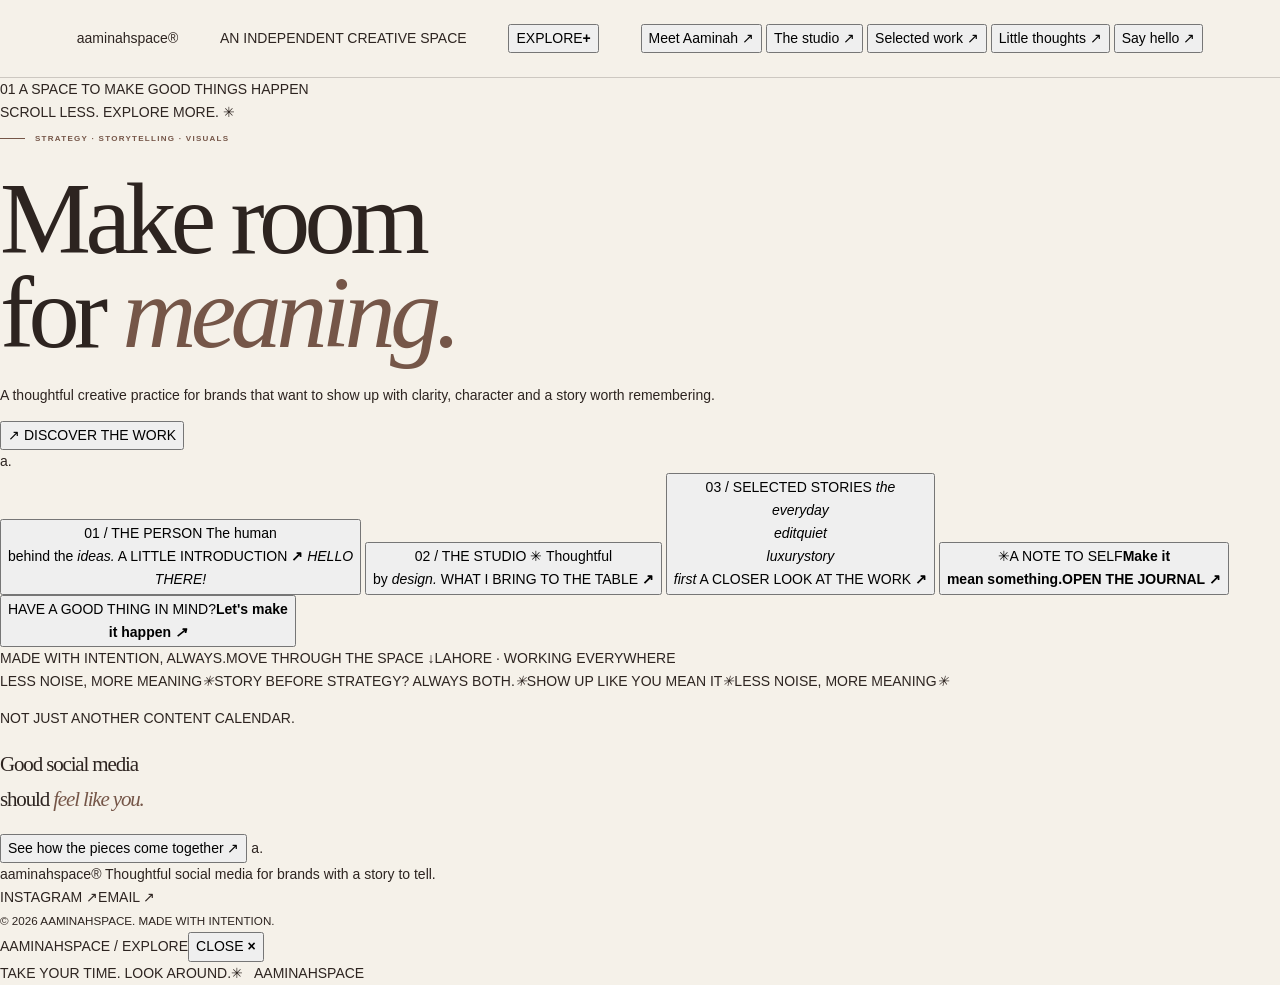
==== commit ee782838: "Redesign AaminahSpace as an immersive single-page experience" ====
--- a/index.html
+++ b/index.html
@@ -1,64 +1,141 @@
 <!doctype html>
 <html lang="en">
 <head>
-<meta charset="UTF-8"><meta name="viewport" content="width=device-width, initial-scale=1">
-<meta name="theme-color" content="#f5f1e9">
-<meta name="description" content="AaminahSpace is the creative world of Aaminah Khan, bringing social media strategy, storytelling and thoughtful design together.">
-<meta property="og:title" content="AaminahSpace | A creative space by Aaminah Khan">
-<meta property="og:description" content="Thoughtful strategy. Clear stories. A brand presence that feels like you.">
-<title>AaminahSpace | A creative space by Aaminah Khan</title>
-<link rel="preconnect" href="https://fonts.googleapis.com"><link rel="preconnect" href="https://fonts.gstatic.com" crossorigin>
-<link href="https://fonts.googleapis.com/css2?family=DM+Sans:wght@400;500;600;700&family=Playfair+Display:ital,wght@0,500;0,600;0,700;1,500;1,600&display=swap" rel="stylesheet">
-<link rel="stylesheet" href="./experience.css"><script defer src="./experience.js"></script>
+<meta charset="UTF-8">
+<meta name="viewport" content="width=device-width, initial-scale=1">
+<meta name="theme-color" content="#202923">
+<meta name="description" content="AaminahSpace is the creative world of Aaminah Khan. Strategy, storytelling and thoughtful visuals for brands with a story to tell.">
+<meta property="og:title" content="AaminahSpace | A creative world by Aaminah Khan">
+<meta property="og:description" content="A little space for brands to become.">
+<title>AaminahSpace | A creative world by Aaminah Khan</title>
+<link rel="preconnect" href="https://fonts.googleapis.com">
+<link rel="preconnect" href="https://fonts.gstatic.com" crossorigin>
+<link href="https://fonts.googleapis.com/css2?family=Instrument+Serif:ital@0;1&family=Manrope:wght@400;500;600;700;800&display=swap" rel="stylesheet">
+<link rel="stylesheet" href="./experience.css">
+<script defer src="./experience.js"></script>
 </head>
-<body class="home-page">
-<a class="skip-link" href="#main">Skip to content</a>
+<body>
+<div class="grain" aria-hidden="true"></div>
 <header class="topbar">
-<a class="brand" href="./index.html" aria-label="AaminahSpace home">aaminah<span>space</span><sup>®</sup></a>
-<p class="topbar-note">A CREATIVE SPACE BY AAMINAH KHAN</p>
-<button class="menu-button" aria-label="Open menu" aria-expanded="false" aria-controls="main-menu"><span></span><span></span></button>
-<nav class="main-menu" id="main-menu" aria-label="Main navigation">
-<a href="./about.html">The person</a><a href="./studio.html">The studio</a><a href="./work.html">Selected work</a><a href="./journal.html">Journal</a><a class="menu-contact" href="./contact.html">Let's talk ↗</a>
-</nav>
+  <a class="wordmark" href="#home" aria-label="AaminahSpace home">aaminah<span>space</span><i>®</i></a>
+  <div class="topbar-center"><span class="live-dot"></span> AN INDEPENDENT CREATIVE SPACE</div>
+  <button class="menu-toggle" type="button" aria-expanded="false" aria-controls="quick-menu"><span>EXPLORE</span><b>+</b></button>
+  <nav class="quick-menu" id="quick-menu" aria-label="Explore the space">
+    <button data-open="about">Meet Aaminah <span>↗</span></button>
+    <button data-open="studio">The studio <span>↗</span></button>
+    <button data-open="work">Selected work <span>↗</span></button>
+    <button data-open="journal">Little thoughts <span>↗</span></button>
+    <button data-open="contact">Say hello <span>↗</span></button>
+  </nav>
 </header>
-<main id="main">
-<section class="home-intro">
-<div class="intro-left">
-<p class="eyebrow"><span></span> STRATEGY, STORYTELLING & VISUALS</p>
-<h1>A little space<br>for brands to<br><em>become.</em></h1>
-<p class="intro-copy">I'm Aaminah. I bring thoughtful strategy, meaningful storytelling and considered visuals together to help brands show up with clarity and confidence.</p>
-<div class="intro-actions"><a class="pill-link magnetic" href="./work.html">Explore the work <b>↗</b></a><a class="quiet-link" href="./about.html">A little about me <span>↗</span></a></div>
-<div class="home-signoff"><span>INDEPENDENT CREATIVE PRACTICE</span><span>STRATEGY · DESIGN · STORYTELLING</span></div>
+
+<main id="home">
+  <section class="world" aria-label="AaminahSpace interactive home">
+    <div class="world-grid" aria-hidden="true"></div>
+    <div class="world-meta meta-left"><span>01</span> A SPACE TO MAKE GOOD THINGS HAPPEN</div>
+    <div class="world-meta meta-right">SCROLL LESS. EXPLORE MORE. <span>✳</span></div>
+
+    <div class="hero-copy">
+      <p class="eyebrow"><span></span> STRATEGY · STORYTELLING · VISUALS</p>
+      <h1>Make room<br>for <em>meaning.</em></h1>
+      <p class="hero-description">A thoughtful creative practice for brands that want to show up with clarity, character and a story worth remembering.</p>
+      <button class="discover-button" data-open="work"><span class="button-icon">↗</span> DISCOVER THE WORK</button>
+    </div>
+
+    <div class="orbit orbit-one" aria-hidden="true"></div>
+    <div class="orbit orbit-two" aria-hidden="true"></div>
+    <div class="orbit orbit-three" aria-hidden="true"></div>
+    <div class="orbit-core" aria-hidden="true"><span>a.</span></div>
+
+    <button class="portal portal-about" data-open="about" aria-label="Open Meet Aaminah">
+      <span class="portal-number">01 / THE PERSON</span>
+      <span class="portal-title">The human<br>behind the <em>ideas.</em></span>
+      <span class="portal-foot">A LITTLE INTRODUCTION <b>↗</b></span>
+      <i class="portal-stamp">HELLO<br>THERE!</i>
+    </button>
+    <button class="portal portal-studio" data-open="studio" aria-label="Open the studio">
+      <span class="portal-number">02 / THE STUDIO</span>
+      <span class="studio-symbol">✳</span>
+      <span class="portal-title">Thoughtful<br>by <em>design.</em></span>
+      <span class="portal-foot">WHAT I BRING TO THE TABLE <b>↗</b></span>
+    </button>
+    <button class="portal portal-work" data-open="work" aria-label="Open selected work">
+      <span class="portal-number">03 / SELECTED STORIES</span>
+      <span class="work-art"><i>the<br>everyday<br>edit</i><i>quiet<br>luxury</i><i>story<br>first</i></span>
+      <span class="portal-foot">A CLOSER LOOK AT THE WORK <b>↗</b></span>
+    </button>
+    <button class="portal portal-note" data-open="journal" aria-label="Open little thoughts">
+      <span class="note-pin">✳</span><span>A NOTE TO SELF</span><strong>Make it<br>mean something.</strong><b>OPEN THE JOURNAL ↗</b>
+    </button>
+    <button class="portal portal-contact" data-open="contact" aria-label="Open contact">
+      <span>HAVE A GOOD THING IN MIND?</span><strong>Let's make<br>it happen <i>↗</i></strong>
+    </button>
+
+    <div class="world-bottom"><span>MADE WITH INTENTION, ALWAYS.</span><span>MOVE THROUGH THE SPACE <b>↓</b></span><span>LAHORE · WORKING EVERYWHERE</span></div>
+  </section>
+
+  <section class="ticker" aria-label="What good social media means">
+    <div class="ticker-track"><span>LESS NOISE, MORE MEANING</span><i>✳</i><span>STORY BEFORE STRATEGY? ALWAYS BOTH.</span><i>✳</i><span>SHOW UP LIKE YOU MEAN IT</span><i>✳</i><span>LESS NOISE, MORE MEANING</span><i>✳</i></div>
+  </section>
+  <section class="after-world">
+    <p>NOT JUST ANOTHER CONTENT CALENDAR.</p>
+    <h2>Good social media<br>should <em>feel like you.</em></h2>
+    <button data-open="studio" class="text-link">See how the pieces come together <span>↗</span></button>
+    <span class="after-mark">a.</span>
+  </section>
+</main>
+
+<footer class="footer">
+  <a class="wordmark" href="#home">aaminah<span>space</span><i>®</i></a>
+  <span>Thoughtful social media for brands with a story to tell.</span>
+  <div><a href="https://www.instagram.com/aaminahspace/" target="_blank" rel="noreferrer">INSTAGRAM ↗</a><a href="mailto:khanaaminah3@gmail.com">EMAIL ↗</a></div>
+  <small>© <span data-year></span> AAMINAHSPACE. MADE WITH INTENTION.</small>
+</footer>
+
+<div class="overlay" id="overlay" aria-hidden="true">
+  <div class="overlay-scrim" data-close></div>
+  <section class="popup" role="dialog" aria-modal="true" aria-labelledby="popup-title" tabindex="-1">
+    <div class="popup-top"><span class="popup-index">AAMINAHSPACE / EXPLORE</span><button class="popup-close" type="button" data-close aria-label="Close window">CLOSE <b>×</b></button></div>
+    <div class="popup-content" id="popup-content"></div>
+    <div class="popup-bottom"><span>TAKE YOUR TIME. LOOK AROUND.</span><span>✳ &nbsp; AAMINAHSPACE</span></div>
+  </section>
 </div>
-<div class="explore-stage" aria-label="Explore AaminahSpace">
-<div class="stage-orbit orbit-a"></div><div class="stage-orbit orbit-b"></div>
-<div class="stage-label stage-label-top">WELCOME TO MY SPACE <span>✳</span></div>
-<a class="canvas-card card-about magnetic" href="./about.html" data-cursor="Meet Aaminah">
-<span class="card-index">01 / THE PERSON</span><strong>Behind<br>the <em>work.</em></strong><span class="card-foot">A LITTLE INTRODUCTION ↗</span>
-</a>
-<a class="canvas-card card-work magnetic" href="./work.html" data-cursor="View projects">
-<span class="card-index">02 / SELECTED STORIES</span><div class="mini-grid"><i>the<br>everyday<br>edit</i><i>show up<br>with<br>intention</i><i>quiet<br>luxury</i><i>story<br>first</i></div><span class="card-foot">PROJECTS & CASE STUDIES ↗</span>
-</a>
-<a class="canvas-card card-studio magnetic" href="./studio.html" data-cursor="Explore services">
-<span class="card-index">03 / THE STUDIO</span><div class="studio-mark">a<span>.</span></div><strong>Ideas into<br><em>presence.</em></strong><span class="card-foot">WHAT I CAN HELP WITH ↗</span>
-</a>
-<a class="canvas-note note-one" href="./journal.html">A NOTE TO SELF:<br>MAKE IT MEAN SOMETHING.</a>
-<a class="canvas-note note-two" href="./contact.html">OPEN FOR<br>GOOD PROJECTS <span>↗</span></a>
-<div class="stage-label stage-label-bottom">MOVE AROUND. FOLLOW A STORY. MAKE YOURSELF AT HOME.</div>
-<div class="stage-spark spark-one">✳</div><div class="stage-spark spark-two">✳</div>
-</div>
-</section>
-<section class="home-ribbon"><span>GOOD SOCIAL MEDIA ISN'T JUST ABOUT POSTING</span><p>It's about <em>story, connection</em> and showing up in a way that feels true to you.</p><a href="./studio.html">THE WAY I WORK ↗</a></section>
-<section class="home-feature">
-<div class="feature-heading"><p class="eyebrow"><span></span> A FEW THINGS TO EXPLORE</p><h2>Different parts<br>of the <em>same story.</em></h2></div>
-<div class="feature-links">
-<a href="./studio.html"><span>01</span><div><h3>The studio</h3><p>Strategy, content and visual direction, brought together with intention.</p></div><b>↗</b></a>
-<a href="./work.html"><span>02</span><div><h3>Selected stories</h3><p>A closer look at the brands, ideas and transformations behind the work.</p></div><b>↗</b></a>
-<a href="./journal.html"><span>03</span><div><h3>The journal</h3><p>Small thoughts on showing up, telling stories and building trust.</p></div><b>↗</b></a>
-</div>
-</section>
-<section class="home-end"><p>HAVE SOMETHING GOOD IN MIND?</p><h2>Let's make room<br>for <em>what's next.</em></h2><a class="pill-link pill-light magnetic" href="./contact.html">Start a conversation <b>↗</b></a><span class="end-doodle">a.</span></section>
-</main>
-<footer class="site-footer"><a class="brand" href="./index.html">aaminah<span>space</span><sup>®</sup></a><p>Thoughtful social media for brands with a story to tell.</p><div><a href="https://www.instagram.com/aaminahspace/" target="_blank" rel="noreferrer">Instagram ↗</a><a href="mailto:khanaaminah3@gmail.com">Email ↗</a></div><small>© <span data-year></span> AaminahSpace. Made with intention.</small></footer>
-<div class="cursor-label" aria-hidden="true"></div>
-</body></html>+
+<template id="content-about">
+  <div class="popup-heading"><p class="eyebrow">01 / THE PERSON</p><h2 id="popup-title">Hi, I'm<br><em>Aaminah.</em></h2><p class="popup-lead">A social media manager who believes a brand deserves more than a posting schedule.</p></div>
+  <div class="about-layout"><div class="portrait-placeholder"><span>a.</span><small>THE PERSON BEHIND AAMINAHSPACE</small></div><div class="popup-copy"><h3>Strategy with a human side.</h3><p>I help business owners show up online with clarity, strategy and visuals that actually connect. For me, social media is not just about posting. It is about storytelling, building trust and creating a presence that feels professional and approachable.</p><p>When I'm not crafting content or diving into strategy, you'll probably find me experimenting with recipes or enjoying a good laugh over memes.</p><blockquote>My goal is simple: to make social media feel easier, more intentional and more you.</blockquote></div></div>
+</template>
+
+<template id="content-studio">
+  <div class="popup-heading"><p class="eyebrow">02 / THE STUDIO</p><h2>Clarity meets<br><em>creativity.</em></h2><p class="popup-lead">The right mix of thoughtful planning, engaging content and a visual identity people recognise.</p></div>
+  <div class="service-grid">
+    <article><span>01</span><h3>Social media management</h3><p>Strategic content planning, thoughtful scheduling and a consistent presence that gives your brand room to grow.</p></article>
+    <article><span>02</span><h3>Brand building</h3><p>Finding the voice, visual direction and story that make your brand feel recognisable and true to itself.</p></article>
+    <article><span>03</span><h3>Content creation</h3><p>Creative concepts, engaging visuals and content shaped around the people you want to reach.</p></article>
+    <article><span>04</span><h3>Design direction</h3><p>A cohesive visual language that brings your message to life with intention and consistency.</p></article>
+  </div>
+  <div class="popup-note"><span>THE APPROACH</span><strong>Listen closely. Find the story. Make it matter.</strong></div>
+</template>
+
+<template id="content-work">
+  <div class="popup-heading"><p class="eyebrow">03 / SELECTED STORIES</p><h2>Ideas, made<br><em>visible.</em></h2><p class="popup-lead">A few glimpses into the thinking, details and transformations behind the work.</p></div>
+  <div class="case-list">
+    <article class="case-item"><button class="case-trigger" aria-expanded="false"><span>01 / BRAND IDENTITY</span><strong>The everyday edit</strong><b>+</b></button><div class="case-detail"><p><b>The challenge</b> A page without a clear visual direction or consistent brand language.</p><p><b>The thinking</b> A soothing, minimal palette, cohesive templates and a storytelling-led content direction.</p><p><b>The shift</b> A more recognisable, connected brand space designed to encourage genuine saves, shares and conversations.</p></div></article>
+    <article class="case-item"><button class="case-trigger" aria-expanded="false"><span>02 / PRODUCT LAUNCH</span><strong>From anticipation to launch</strong><b>+</b></button><div class="case-detail"><p><b>The challenge</b> A new product preparing to launch without the visibility or engagement needed to build momentum.</p><p><b>The thinking</b> A three-part approach: pre-launch anticipation, launch storytelling and post-launch nurturing.</p><p><b>The shift</b> Stronger reach and engagement, consistent inquiries and orders following the launch. No unverified numbers, just the documented story.</p></div></article>
+    <article class="case-item"><button class="case-trigger" aria-expanded="false"><span>03 / VISUAL STORYTELLING</span><strong>Undercover Sisters</strong><b>+</b></button><div class="case-detail"><p><b>The intention</b> Create a cohesive feed and intentional messaging that reflects modesty, refinement and quiet luxury.</p><p><b>The direction</b> A considered visual language and brand voice working together to build a recognisable identity.</p></div></article>
+  </div>
+  <p class="case-disclaimer">Selected case studies are presented from the portfolio overview. Detailed visuals and client permissions can be added once approved.</p>
+</template>
+
+<template id="content-journal">
+  <div class="popup-heading"><p class="eyebrow">04 / LITTLE THOUGHTS</p><h2>Notes from<br><em>the process.</em></h2><p class="popup-lead">A few things worth remembering while building a brand in a very noisy internet.</p></div>
+  <div class="thought-stack"><article><span>01</span><p>A good-looking feed catches the eye. A clear story gives people a reason to stay.</p></article><article><span>02</span><p>Consistency is not doing the same thing forever. It is making every new thing feel like it belongs.</p></article><article><span>03</span><p>Your audience does not need more noise. They need a reason to remember you.</p></article></div>
+</template>
+
+<template id="content-contact">
+  <div class="popup-heading"><p class="eyebrow">05 / START A CONVERSATION</p><h2>Something good<br>starts <em>here.</em></h2><p class="popup-lead">Have a brand, an idea or a project that needs a little more intention? Let's talk.</p></div>
+  <div class="contact-actions"><a href="mailto:khanaaminah3@gmail.com"><span>EMAIL</span><strong>khanaaminah3@gmail.com ↗</strong></a><a href="https://www.instagram.com/aaminahspace/" target="_blank" rel="noreferrer"><span>INSTAGRAM</span><strong>@aaminahspace ↗</strong></a></div>
+  <p class="contact-signoff">Good conversations make good things happen.</p>
+</template>
+</body>
+</html>
--- a/experience.css
+++ b/experience.css
@@ -1,4 +1,4 @@
-:root{--paper:#f5f1e9;--paper2:#e9e0d5;--ink:#2d2420;--muted:#786a60;--brown:#755648;--sage:#aeb09e;--rose:#d7b9ad;--line:rgba(45,36,32,.2);--serif:"Playfair Display",Georgia,serif;--sans:"DM Sans",Arial,sans-serif}*{box-sizing:border-box}html{scroll-behavior:smooth}body{margin:0;background:var(--paper);color:var(--ink);font:14px/1.65 var(--sans)}a{color:inherit;text-decoration:none}button{font:inherit}.skip-link{position:absolute;left:-999px;top:10px;z-index:99;background:var(--ink);color:white;padding:10px}.skip-link:focus{left:10px}.topbar{height:78px;padding:0 6vw;border-bottom:1px solid var(--line);display:flex;align-items:center;justify-content:space-between;position:relative;z-index:20;background:var(--paper)}.brand{font:600 25px var(--serif);letter-spacing:-1.3px}.brand span{font-style:italic;font-weight:500}.brand sup{font:8px var(--sans);vertical-align:top;margin-left:3px}.topbar-note,.eyebrow,.home-signoff,.stage-label,.card-index,.card-foot,.canvas-note,.home-ribbon>span,.home-ribbon>a,.home-end>p,.site-footer small,.page-kicker,.page-meta,.service-meta,.case-label,.case-result span,.journal-tag{font-size:8px;letter-spacing:.16em;font-weight:600}.topbar-note{color:var(--muted)}.main-menu{display:flex;align-items:center;gap:28px;font-size:10px;letter-spacing:.08em;text-transform:uppercase}.main-menu a{transition:opacity .2s}.main-menu a:hover{opacity:.55}.menu-contact{border:1px solid var(--ink);padding:11px 15px}.menu-button{display:none}.home-intro{min-height:calc(100svh - 78px);padding:7vh 7vw 55px;display:grid;grid-template-columns:.88fr 1.12fr;gap:5vw;align-items:center}.intro-left{position:relative;min-height:570px;display:flex;flex-direction:column;align-items:flex-start;justify-content:center}.eyebrow{display:flex;align-items:center;gap:10px;color:var(--brown)}.eyebrow>span{width:25px;height:1px;background:var(--brown)}h1,h2,h3{font-family:var(--serif);font-weight:500;letter-spacing:-.055em}h1{font-size:clamp(65px,8vw,112px);line-height:.91;margin:27px 0 25px}h1 em,h2 em,h3 em{color:var(--brown);font-weight:500}.intro-copy{max-width:390px;color:var(--muted);font-size:13px;line-height:1.95}.intro-actions{display:flex;align-items:center;gap:23px;margin-top:25px}.pill-link{display:inline-flex;align-items:center;gap:24px;background:var(--ink);color:var(--paper);padding:14px 18px;border-radius:50px;font-size:9px;letter-spacing:.08em;text-transform:uppercase;transition:transform .25s}.pill-link:hover{transform:translateY(-4px)}.pill-link b{font-size:14px;font-weight:400}.quiet-link{font-size:10px;border-bottom:1px solid var(--brown);padding-bottom:5px}.quiet-link span{margin-left:8px}.home-signoff{display:flex;gap:22px;flex-wrap:wrap;color:var(--muted);margin-top:auto;padding-top:40px;font-size:7px}.explore-stage{height:min(690px,76vh);min-height:570px;position:relative;background:#e9dfd2;overflow:hidden;isolation:isolate}.explore-stage:before{content:"";position:absolute;inset:17px;border:1px solid rgba(45,36,32,.18);pointer-events:none}.stage-orbit{position:absolute;border:1px solid rgba(117,86,72,.24);border-radius:50%;left:50%;top:50%;transform:translate(-50%,-50%);width:470px;height:470px;pointer-events:none}.orbit-b{width:590px;height:590px;border-style:dashed;opacity:.6}.stage-label{position:absolute;left:34px;right:34px;z-index:1;display:flex;justify-content:space-between;color:var(--brown);font-size:7px}.stage-label-top{top:32px}.stage-label-top span{font-size:17px}.stage-label-bottom{bottom:30px;justify-content:center;text-align:center}.canvas-card{position:absolute;display:flex;flex-direction:column;justify-content:space-between;padding:19px;box-shadow:0 18px 40px rgba(45,36,32,.14);transition:transform .35s cubic-bezier(.2,.8,.2,1),box-shadow .35s;z-index:2}.canvas-card:hover{box-shadow:0 25px 48px rgba(45,36,32,.2)}.card-about{width:205px;height:260px;left:9%;top:15%;background:#b0b19f;transform:rotate(-7deg)}.card-about:hover{transform:rotate(-3deg) translateY(-8px)}.card-about strong{font:42px/.96 var(--serif);margin:auto 0}.card-about strong em{color:#f5f1e9}.card-work{width:220px;height:280px;right:8%;top:12%;background:#f5f1e9;transform:rotate(6deg)}.card-work:hover{transform:rotate(2deg) translateY(-8px)}.mini-grid{display:grid;grid-template-columns:1fr 1fr;gap:5px;margin:15px 0}.mini-grid i{height:83px;display:grid;place-content:center;text-align:center;font:17px/1.05 var(--serif);background:#d8c8b9}.mini-grid i:nth-child(2){background:#725649;color:#f5f1e9}.mini-grid i:nth-child(3){background:#aeb09e}.mini-grid i:nth-child(4){background:#d7b9ad}.card-studio{width:215px;height:265px;left:33%;bottom:10%;background:#745648;color:#f5f1e9;transform:rotate(4deg)}.card-studio:hover{transform:rotate(1deg) translateY(-8px)}.card-studio strong{font:31px/1.02 var(--serif);margin:auto 0}.card-studio strong em{color:#e7cfc3}.studio-mark{font:65px/.8 var(--serif);text-align:right;color:#d7b9ad}.studio-mark span{font-style:italic}.card-index,.card-foot{font-size:7px;letter-spacing:.13em}.canvas-note{position:absolute;z-index:3;font:italic 11px/1.4 var(--serif);letter-spacing:.06em;color:var(--brown);padding:8px 10px;border:1px solid rgba(117,86,72,.45);background:#f5f1e9d9}.note-one{right:5%;bottom:15%;transform:rotate(-8deg)}.note-two{left:5%;bottom:9%;transform:rotate(7deg)}.canvas-note span{font-style:normal}.stage-spark{position:absolute;color:var(--brown);font-size:24px}.spark-one{left:49%;top:22%}.spark-two{right:20%;bottom:34%;font-size:15px}.home-ribbon{background:var(--paper2);padding:35px 7vw;display:grid;grid-template-columns:1fr 2fr auto;gap:25px;align-items:center}.home-ribbon>span,.home-ribbon>a{color:var(--brown);font-size:7px}.home-ribbon p{font:clamp(18px,2.2vw,27px)/1.3 var(--serif);margin:0}.home-ribbon>a{white-space:nowrap}.home-feature{padding:120px 10vw;display:grid;grid-template-columns:.8fr 1.2fr;gap:10vw}.feature-heading h2{font-size:clamp(45px,5.5vw,70px);line-height:1;margin:25px 0}.feature-links{border-top:1px solid var(--line)}.feature-links>a{display:grid;grid-template-columns:35px 1fr 20px;gap:15px;align-items:start;padding:25px 0;border-bottom:1px solid var(--line);transition:padding .25s}.feature-links>a:hover{padding-left:10px}.feature-links>a>span{font-size:9px;color:var(--brown);padding-top:8px}.feature-links h3{font-size:28px;margin:0 0 3px}.feature-links p{font-size:11px;color:var(--muted);margin:0;max-width:390px}.feature-links b{font-size:17px;font-weight:400}.home-end{margin:0 7vw 90px;min-height:370px;background:#725648;color:var(--paper);padding:60px 8%;position:relative;overflow:hidden}.home-end>p{color:#e4cfc3}.home-end h2{font-size:clamp(52px,6.5vw,80px);line-height:.98;margin:22px 0}.home-end h2 em{color:#e4cfc3}.pill-light{background:var(--paper);color:var(--ink);margin-top:15px}.end-doodle{position:absolute;right:9%;bottom:-120px;font:350px/.9 var(--serif);color:#ffffff0d}.site-footer{padding:32px 7vw 25px;display:grid;grid-template-columns:1fr 1.5fr 1fr;gap:20px;align-items:center;border-top:1px solid var(--line)}.site-footer>p{font:italic 12px var(--serif);color:var(--muted);margin:0}.site-footer>div{display:flex;justify-content:flex-end;gap:20px;font-size:10px}.site-footer small{grid-column:1/-1;border-top:1px solid var(--line);padding-top:17px;color:var(--muted);font-size:7px}.cursor-label{position:fixed;z-index:50;pointer-events:none;opacity:0;transform:translate(14px,14px);background:var(--ink);color:var(--paper);padding:7px 10px;border-radius:30px;font-size:8px;letter-spacing:.08em;transition:opacity .2s}.cursor-label.visible{opacity:1}
+:root{--paper:#f5f1e9;--paper2:#e9e0d5;--ink:#2d2420;--muted:#786a60;--brown:#755648;--sage:#aeb09e;--rose:#d7b9ad;--line:rgba(45,36,32,.2);--serif:"Playfair Display",Georgia,serif;--sans:"DM Sans",Arial,sans-serif}*{box-sizing:border-box}html{scroll-behavior:smooth}body{margin:0;background:var(--paper);color:var(--ink);font:14px/1.65 var(--sans);animation:page-enter .5s ease both}@keyframes page-enter{from{opacity:0;transform:translateY(8px)}to{opacity:1;transform:translateY(0)}}a{color:inherit;text-decoration:none}button{font:inherit}.skip-link{position:absolute;left:-999px;top:10px;z-index:99;background:var(--ink);color:white;padding:10px}.skip-link:focus{left:10px}.topbar{height:78px;padding:0 6vw;border-bottom:1px solid var(--line);display:flex;align-items:center;justify-content:space-between;position:relative;z-index:20;background:var(--paper)}.brand{font:600 25px var(--serif);letter-spacing:-1.3px}.brand span{font-style:italic;font-weight:500}.brand sup{font:8px var(--sans);vertical-align:top;margin-left:3px}.topbar-note,.eyebrow,.home-signoff,.stage-label,.card-index,.card-foot,.canvas-note,.home-ribbon>span,.home-ribbon>a,.home-end>p,.site-footer small,.page-kicker,.page-meta,.service-meta,.case-label,.case-result span,.journal-tag{font-size:8px;letter-spacing:.16em;font-weight:600}.topbar-note{color:var(--muted)}.main-menu{display:flex;align-items:center;gap:28px;font-size:10px;letter-spacing:.08em;text-transform:uppercase}.main-menu a{transition:opacity .2s}.main-menu a:hover{opacity:.55}.menu-contact{border:1px solid var(--ink);padding:11px 15px}.menu-button{display:none}.home-intro{min-height:calc(100svh - 78px);padding:7vh 7vw 55px;display:grid;grid-template-columns:.88fr 1.12fr;gap:5vw;align-items:center}.intro-left{position:relative;min-height:570px;display:flex;flex-direction:column;align-items:flex-start;justify-content:center}.eyebrow{display:flex;align-items:center;gap:10px;color:var(--brown)}.eyebrow>span{width:25px;height:1px;background:var(--brown)}h1,h2,h3{font-family:var(--serif);font-weight:500;letter-spacing:-.055em}h1{font-size:clamp(65px,8vw,112px);line-height:.91;margin:27px 0 25px}h1 em,h2 em,h3 em{color:var(--brown);font-weight:500}.intro-copy{max-width:390px;color:var(--muted);font-size:13px;line-height:1.95}.intro-actions{display:flex;align-items:center;gap:23px;margin-top:25px}.pill-link{display:inline-flex;align-items:center;gap:24px;background:var(--ink);color:var(--paper);padding:14px 18px;border-radius:50px;font-size:9px;letter-spacing:.08em;text-transform:uppercase;transition:transform .25s}.pill-link:hover{transform:translateY(-4px)}.pill-link b{font-size:14px;font-weight:400}.quiet-link{font-size:10px;border-bottom:1px solid var(--brown);padding-bottom:5px}.quiet-link span{margin-left:8px}.home-signoff{display:flex;gap:22px;flex-wrap:wrap;color:var(--muted);margin-top:auto;padding-top:40px;font-size:7px}.explore-stage{height:min(690px,76vh);min-height:570px;position:relative;background:#e9dfd2;overflow:hidden;isolation:isolate}.explore-stage:before{content:"";position:absolute;inset:17px;border:1px solid rgba(45,36,32,.18);pointer-events:none}.stage-orbit{position:absolute;border:1px solid rgba(117,86,72,.24);border-radius:50%;left:50%;top:50%;transform:translate(-50%,-50%);width:470px;height:470px;pointer-events:none}.orbit-b{width:590px;height:590px;border-style:dashed;opacity:.6}.stage-label{position:absolute;left:34px;right:34px;z-index:1;display:flex;justify-content:space-between;color:var(--brown);font-size:7px}.stage-label-top{top:32px}.stage-label-top span{font-size:17px}.stage-label-bottom{bottom:30px;justify-content:center;text-align:center}.canvas-card{position:absolute;display:flex;flex-direction:column;justify-content:space-between;padding:19px;box-shadow:0 18px 40px rgba(45,36,32,.14);transition:transform .35s cubic-bezier(.2,.8,.2,1),box-shadow .35s;z-index:2}.canvas-card:hover{box-shadow:0 25px 48px rgba(45,36,32,.2)}.card-about{width:205px;height:260px;left:9%;top:15%;background:#b0b19f;transform:rotate(-7deg)}.card-about:hover{transform:rotate(-3deg) translateY(-8px)}.card-about strong{font:42px/.96 var(--serif);margin:auto 0}.card-about strong em{color:#f5f1e9}.card-work{width:220px;height:280px;right:8%;top:12%;background:#f5f1e9;transform:rotate(6deg)}.card-work:hover{transform:rotate(2deg) translateY(-8px)}.mini-grid{display:grid;grid-template-columns:1fr 1fr;gap:5px;margin:15px 0}.mini-grid i{height:83px;display:grid;place-content:center;text-align:center;font:17px/1.05 var(--serif);background:#d8c8b9}.mini-grid i:nth-child(2){background:#725649;color:#f5f1e9}.mini-grid i:nth-child(3){background:#aeb09e}.mini-grid i:nth-child(4){background:#d7b9ad}.card-studio{width:215px;height:265px;left:33%;bottom:10%;background:#745648;color:#f5f1e9;transform:rotate(4deg)}.card-studio:hover{transform:rotate(1deg) translateY(-8px)}.card-studio strong{font:31px/1.02 var(--serif);margin:auto 0}.card-studio strong em{color:#e7cfc3}.studio-mark{font:65px/.8 var(--serif);text-align:right;color:#d7b9ad}.studio-mark span{font-style:italic}.card-index,.card-foot{font-size:7px;letter-spacing:.13em}.canvas-note{position:absolute;z-index:3;font:italic 11px/1.4 var(--serif);letter-spacing:.06em;color:var(--brown);padding:8px 10px;border:1px solid rgba(117,86,72,.45);background:#f5f1e9d9}.note-one{right:5%;bottom:15%;transform:rotate(-8deg)}.note-two{left:5%;bottom:9%;transform:rotate(7deg)}.canvas-note span{font-style:normal}.stage-spark{position:absolute;color:var(--brown);font-size:24px}.spark-one{left:49%;top:22%}.spark-two{right:20%;bottom:34%;font-size:15px}.home-ribbon{background:var(--paper2);padding:35px 7vw;display:grid;grid-template-columns:1fr 2fr auto;gap:25px;align-items:center}.home-ribbon>span,.home-ribbon>a{color:var(--brown);font-size:7px}.home-ribbon p{font:clamp(18px,2.2vw,27px)/1.3 var(--serif);margin:0}.home-ribbon>a{white-space:nowrap}.home-feature{padding:120px 10vw;display:grid;grid-template-columns:.8fr 1.2fr;gap:10vw}.feature-heading h2{font-size:clamp(45px,5.5vw,70px);line-height:1;margin:25px 0}.feature-links{border-top:1px solid var(--line)}.feature-links>a{display:grid;grid-template-columns:35px 1fr 20px;gap:15px;align-items:start;padding:25px 0;border-bottom:1px solid var(--line);transition:padding .25s}.feature-links>a:hover{padding-left:10px}.feature-links>a>span{font-size:9px;color:var(--brown);padding-top:8px}.feature-links h3{font-size:28px;margin:0 0 3px}.feature-links p{font-size:11px;color:var(--muted);margin:0;max-width:390px}.feature-links b{font-size:17px;font-weight:400}.home-end{margin:0 7vw 90px;min-height:370px;background:#725648;color:var(--paper);padding:60px 8%;position:relative;overflow:hidden}.home-end>p{color:#e4cfc3}.home-end h2{font-size:clamp(52px,6.5vw,80px);line-height:.98;margin:22px 0}.home-end h2 em{color:#e4cfc3}.pill-light{background:var(--paper);color:var(--ink);margin-top:15px}.end-doodle{position:absolute;right:9%;bottom:-120px;font:350px/.9 var(--serif);color:#ffffff0d}.site-footer{padding:32px 7vw 25px;display:grid;grid-template-columns:1fr 1.5fr 1fr;gap:20px;align-items:center;border-top:1px solid var(--line)}.site-footer>p{font:italic 12px var(--serif);color:var(--muted);margin:0}.site-footer>div{display:flex;justify-content:flex-end;gap:20px;font-size:10px}.site-footer small{grid-column:1/-1;border-top:1px solid var(--line);padding-top:17px;color:var(--muted);font-size:7px}.cursor-label{position:fixed;z-index:50;pointer-events:none;opacity:0;transform:translate(14px,14px);background:var(--ink);color:var(--paper);padding:7px 10px;border-radius:30px;font-size:8px;letter-spacing:.08em;transition:opacity .2s}.cursor-label.visible{opacity:1}
 .page-shell{width:min(1120px,86vw);margin:auto}.page-hero{padding:105px 0 65px;border-bottom:1px solid var(--line)}.page-kicker{color:var(--brown)}.page-hero h1{font-size:clamp(58px,8vw,100px);max-width:900px;margin:25px 0}.page-hero>p:last-child{max-width:570px;color:var(--muted);font-size:14px;line-height:1.9}.page-content{padding:70px 0 110px}.split-layout{display:grid;grid-template-columns:.8fr 1.2fr;gap:10%;align-items:start}.editorial-note{background:var(--paper2);padding:35px;min-height:250px}.editorial-note strong{font:32px/1.1 var(--serif);display:block;margin:35px 0}.editorial-copy h2{font:40px/1.1 var(--serif);margin:0 0 20px}.editorial-copy p{color:var(--muted);line-height:1.95}.portrait-frame{min-height:420px;background:linear-gradient(145deg,#b9b09f,#e5d9cc);display:grid;place-items:center;position:relative;overflow:hidden}.portrait-frame:before{content:"";position:absolute;width:250px;height:330px;border:1px solid #f5f1e9a6;border-radius:50% 50% 0 0;bottom:-80px}.portrait-frame span{font:130px var(--serif);color:#f5f1e9;z-index:1}.portrait-frame small{position:absolute;bottom:22px;right:22px;font-size:8px;letter-spacing:.15em}.service-list{display:grid;grid-template-columns:1fr 1fr;border-top:1px solid var(--line)}.service-entry{padding:28px 30px 35px 0;border-bottom:1px solid var(--line);min-height:220px}.service-entry:nth-child(even){padding-left:30px;border-left:1px solid var(--line)}.service-entry h2{font:32px var(--serif);margin:12px 0}.service-entry p{max-width:400px;color:var(--muted);font-size:12px;line-height:1.9}.service-meta{color:var(--brown);font-size:7px}.case-study{display:grid;grid-template-columns:.9fr 1.1fr;gap:7%;padding:55px 0;border-bottom:1px solid var(--line);align-items:center}.case-visual{min-height:340px;background:#d9cabe;display:grid;place-items:center;padding:25px;position:relative;overflow:hidden}.case-visual.dark{background:#35312c;color:var(--paper)}.case-visual.sage{background:#b1b29f}.case-visual .poster{width:70%;min-height:230px;background:var(--paper);color:var(--ink);padding:25px;display:flex;flex-direction:column;justify-content:space-between;box-shadow:0 18px 35px #30221e22;transform:rotate(-4deg)}.poster strong{font:38px/1 var(--serif)}.poster small{font-size:7px;letter-spacing:.16em}.case-study h2{font:44px/1.05 var(--serif);margin:12px 0}.case-study p{font-size:12px;color:var(--muted);line-height:1.9}.case-result{border-left:1px solid var(--brown);padding-left:15px;margin-top:20px}.case-result span{display:block;color:var(--brown)}.case-result strong{font:17px/1.4 var(--serif)}.disclosure{font-size:10px;color:var(--muted);margin-top:22px}.journal-grid{display:grid;grid-template-columns:repeat(3,1fr);gap:18px}.journal-card{min-height:310px;padding:25px;background:var(--paper2);display:flex;flex-direction:column;justify-content:space-between;transition:transform .25s}.journal-card:nth-child(2){background:#d7b9ad}.journal-card:nth-child(3){background:#b0b19f}.journal-card:hover{transform:translateY(-6px)}.journal-card h2{font:34px/1.05 var(--serif);margin:30px 0}.journal-card p{font-size:11px;color:#5e514a;line-height:1.8}.journal-tag{font-size:7px;color:var(--brown)}.contact-panel{background:#725648;color:var(--paper);padding:55px;display:grid;grid-template-columns:1fr 1fr;gap:35px}.contact-panel h2{font:clamp(45px,6vw,70px)/1 var(--serif);margin:18px 0}.contact-panel h2 em{color:#e4cfc3}.contact-panel p{font-size:12px;color:#eadbd3;line-height:1.9;max-width:370px}.contact-links{display:flex;flex-direction:column;justify-content:center;gap:17px}.contact-links a{font:24px var(--serif);border-bottom:1px solid #ffffff55;padding:10px 0}.contact-links small{font:8px var(--sans);letter-spacing:.14em;color:#eadbd3}.back-home{display:inline-block;margin-top:30px;border-bottom:1px solid var(--brown);padding-bottom:5px;font-size:10px}
 @media(max-width:900px){.home-intro{grid-template-columns:1fr;gap:35px;padding-top:55px}.intro-left{min-height:450px}.explore-stage{height:620px}.home-ribbon{grid-template-columns:1fr;gap:10px}.home-feature{padding:85px 8vw;grid-template-columns:1fr;gap:35px}.site-footer{grid-template-columns:1fr 1fr}.site-footer>p{grid-column:1/-1;grid-row:2}.site-footer>div{grid-column:1/-1;justify-content:flex-start}.split-layout,.contact-panel{grid-template-columns:1fr}.journal-grid{grid-template-columns:1fr 1fr}}
 @media(max-width:620px){.topbar{height:68px;padding:0 6vw}.topbar-note{display:none}.menu-button{display:flex;flex-direction:column;gap:5px;border:0;background:none;padding:10px}.menu-button span{width:23px;height:1px;background:var(--ink)}.main-menu{display:none;position:absolute;top:67px;left:0;right:0;background:var(--paper);padding:25px 7vw 30px;flex-direction:column;align-items:stretch;gap:22px;border-bottom:1px solid var(--line)}.main-menu.open{display:flex}.menu-contact{text-align:center}.home-intro{padding:55px 6vw 45px}.intro-left{min-height:490px}.intro-left h1{font-size:clamp(62px,17vw,90px)}.intro-actions{flex-wrap:wrap}.home-signoff{font-size:6px;gap:12px}.explore-stage{min-height:540px;height:540px}.stage-orbit{width:350px;height:350px}.orbit-b{width:430px;height:430px}.card-about{width:155px;height:210px;left:5%;top:15%;padding:14px}.card-about strong{font-size:33px}.card-work{width:165px;height:220px;right:4%;top:14%;padding:13px}.mini-grid i{height:62px;font-size:14px}.card-studio{width:165px;height:210px;left:25%;bottom:12%;padding:14px}.card-studio strong{font-size:26px}.studio-mark{font-size:48px}.canvas-note{font-size:8px;padding:6px}.note-one{right:3%;bottom:6%}.note-two{left:3%;bottom:3%}.stage-label{left:23px;right:23px;font-size:6px}.stage-label-bottom{bottom:20px}.spark-one{left:49%;top:41%}.home-ribbon{padding:30px 6vw}.home-ribbon p{font-size:21px}.home-feature{padding:75px 7vw}.feature-links h3{font-size:25px}.home-end{margin:0 5vw 60px;padding:45px 8%;min-height:330px}.home-end h2{font-size:55px}.end-doodle{font-size:240px;right:-5%;bottom:-80px}.site-footer{padding:28px 6vw 22px;grid-template-columns:1fr}.site-footer>p,.site-footer>div{grid-column:auto;grid-row:auto}.site-footer small{grid-column:auto}.page-shell{width:88vw}.page-hero{padding:75px 0 45px}.page-hero h1{font-size:58px}.page-content{padding:45px 0 75px}.split-layout{gap:30px}.portrait-frame{min-height:330px}.service-list{grid-template-columns:1fr}.service-entry,.service-entry:nth-child(even){padding:25px 0;border-left:0}.case-study{grid-template-columns:1fr;gap:25px;padding:38px 0}.case-visual{min-height:290px}.case-study h2{font-size:38px}.journal-grid{grid-template-columns:1fr}.journal-card{min-height:250px}.contact-panel{padding:35px 25px;gap:20px}.contact-links a{font-size:21px}}
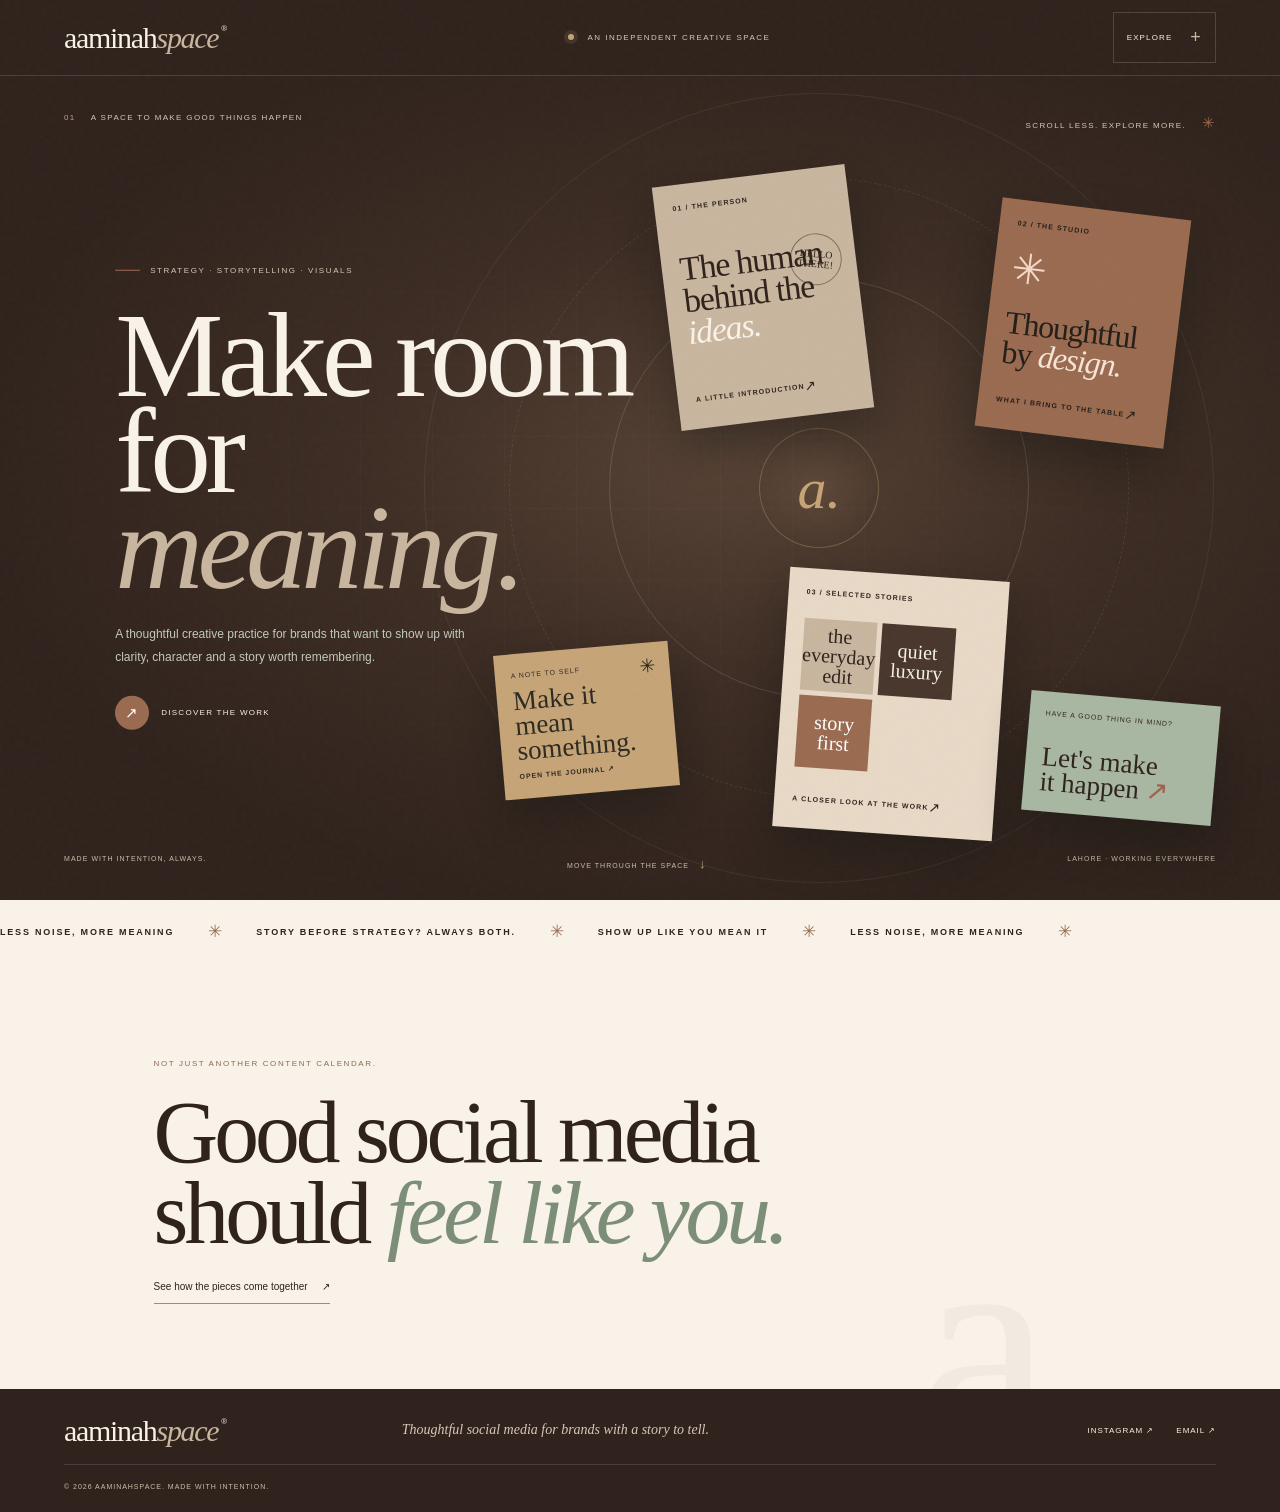
==== commit ca48d6d3: "Update browser theme color to mocha brown" ====
--- a/index.html
+++ b/index.html
@@ -3,7 +3,7 @@
 <head>
 <meta charset="UTF-8">
 <meta name="viewport" content="width=device-width, initial-scale=1">
-<meta name="theme-color" content="#202923">
+<meta name="theme-color" content="#30231D">
 <meta name="description" content="AaminahSpace is the creative world of Aaminah Khan. Strategy, storytelling and thoughtful visuals for brands with a story to tell.">
 <meta property="og:title" content="AaminahSpace | A creative world by Aaminah Khan">
 <meta property="og:description" content="A little space for brands to become.">
--- a/experience.css
+++ b/experience.css
@@ -1,5 +1,3 @@
-:root{--paper:#f5f1e9;--paper2:#e9e0d5;--ink:#2d2420;--muted:#786a60;--brown:#755648;--sage:#aeb09e;--rose:#d7b9ad;--line:rgba(45,36,32,.2);--serif:"Playfair Display",Georgia,serif;--sans:"DM Sans",Arial,sans-serif}*{box-sizing:border-box}html{scroll-behavior:smooth}body{margin:0;background:var(--paper);color:var(--ink);font:14px/1.65 var(--sans);animation:page-enter .5s ease both}@keyframes page-enter{from{opacity:0;transform:translateY(8px)}to{opacity:1;transform:translateY(0)}}a{color:inherit;text-decoration:none}button{font:inherit}.skip-link{position:absolute;left:-999px;top:10px;z-index:99;background:var(--ink);color:white;padding:10px}.skip-link:focus{left:10px}.topbar{height:78px;padding:0 6vw;border-bottom:1px solid var(--line);display:flex;align-items:center;justify-content:space-between;position:relative;z-index:20;background:var(--paper)}.brand{font:600 25px var(--serif);letter-spacing:-1.3px}.brand span{font-style:italic;font-weight:500}.brand sup{font:8px var(--sans);vertical-align:top;margin-left:3px}.topbar-note,.eyebrow,.home-signoff,.stage-label,.card-index,.card-foot,.canvas-note,.home-ribbon>span,.home-ribbon>a,.home-end>p,.site-footer small,.page-kicker,.page-meta,.service-meta,.case-label,.case-result span,.journal-tag{font-size:8px;letter-spacing:.16em;font-weight:600}.topbar-note{color:var(--muted)}.main-menu{display:flex;align-items:center;gap:28px;font-size:10px;letter-spacing:.08em;text-transform:uppercase}.main-menu a{transition:opacity .2s}.main-menu a:hover{opacity:.55}.menu-contact{border:1px solid var(--ink);padding:11px 15px}.menu-button{display:none}.home-intro{min-height:calc(100svh - 78px);padding:7vh 7vw 55px;display:grid;grid-template-columns:.88fr 1.12fr;gap:5vw;align-items:center}.intro-left{position:relative;min-height:570px;display:flex;flex-direction:column;align-items:flex-start;justify-content:center}.eyebrow{display:flex;align-items:center;gap:10px;color:var(--brown)}.eyebrow>span{width:25px;height:1px;background:var(--brown)}h1,h2,h3{font-family:var(--serif);font-weight:500;letter-spacing:-.055em}h1{font-size:clamp(65px,8vw,112px);line-height:.91;margin:27px 0 25px}h1 em,h2 em,h3 em{color:var(--brown);font-weight:500}.intro-copy{max-width:390px;color:var(--muted);font-size:13px;line-height:1.95}.intro-actions{display:flex;align-items:center;gap:23px;margin-top:25px}.pill-link{display:inline-flex;align-items:center;gap:24px;background:var(--ink);color:var(--paper);padding:14px 18px;border-radius:50px;font-size:9px;letter-spacing:.08em;text-transform:uppercase;transition:transform .25s}.pill-link:hover{transform:translateY(-4px)}.pill-link b{font-size:14px;font-weight:400}.quiet-link{font-size:10px;border-bottom:1px solid var(--brown);padding-bottom:5px}.quiet-link span{margin-left:8px}.home-signoff{display:flex;gap:22px;flex-wrap:wrap;color:var(--muted);margin-top:auto;padding-top:40px;font-size:7px}.explore-stage{height:min(690px,76vh);min-height:570px;position:relative;background:#e9dfd2;overflow:hidden;isolation:isolate}.explore-stage:before{content:"";position:absolute;inset:17px;border:1px solid rgba(45,36,32,.18);pointer-events:none}.stage-orbit{position:absolute;border:1px solid rgba(117,86,72,.24);border-radius:50%;left:50%;top:50%;transform:translate(-50%,-50%);width:470px;height:470px;pointer-events:none}.orbit-b{width:590px;height:590px;border-style:dashed;opacity:.6}.stage-label{position:absolute;left:34px;right:34px;z-index:1;display:flex;justify-content:space-between;color:var(--brown);font-size:7px}.stage-label-top{top:32px}.stage-label-top span{font-size:17px}.stage-label-bottom{bottom:30px;justify-content:center;text-align:center}.canvas-card{position:absolute;display:flex;flex-direction:column;justify-content:space-between;padding:19px;box-shadow:0 18px 40px rgba(45,36,32,.14);transition:transform .35s cubic-bezier(.2,.8,.2,1),box-shadow .35s;z-index:2}.canvas-card:hover{box-shadow:0 25px 48px rgba(45,36,32,.2)}.card-about{width:205px;height:260px;left:9%;top:15%;background:#b0b19f;transform:rotate(-7deg)}.card-about:hover{transform:rotate(-3deg) translateY(-8px)}.card-about strong{font:42px/.96 var(--serif);margin:auto 0}.card-about strong em{color:#f5f1e9}.card-work{width:220px;height:280px;right:8%;top:12%;background:#f5f1e9;transform:rotate(6deg)}.card-work:hover{transform:rotate(2deg) translateY(-8px)}.mini-grid{display:grid;grid-template-columns:1fr 1fr;gap:5px;margin:15px 0}.mini-grid i{height:83px;display:grid;place-content:center;text-align:center;font:17px/1.05 var(--serif);background:#d8c8b9}.mini-grid i:nth-child(2){background:#725649;color:#f5f1e9}.mini-grid i:nth-child(3){background:#aeb09e}.mini-grid i:nth-child(4){background:#d7b9ad}.card-studio{width:215px;height:265px;left:33%;bottom:10%;background:#745648;color:#f5f1e9;transform:rotate(4deg)}.card-studio:hover{transform:rotate(1deg) translateY(-8px)}.card-studio strong{font:31px/1.02 var(--serif);margin:auto 0}.card-studio strong em{color:#e7cfc3}.studio-mark{font:65px/.8 var(--serif);text-align:right;color:#d7b9ad}.studio-mark span{font-style:italic}.card-index,.card-foot{font-size:7px;letter-spacing:.13em}.canvas-note{position:absolute;z-index:3;font:italic 11px/1.4 var(--serif);letter-spacing:.06em;color:var(--brown);padding:8px 10px;border:1px solid rgba(117,86,72,.45);background:#f5f1e9d9}.note-one{right:5%;bottom:15%;transform:rotate(-8deg)}.note-two{left:5%;bottom:9%;transform:rotate(7deg)}.canvas-note span{font-style:normal}.stage-spark{position:absolute;color:var(--brown);font-size:24px}.spark-one{left:49%;top:22%}.spark-two{right:20%;bottom:34%;font-size:15px}.home-ribbon{background:var(--paper2);padding:35px 7vw;display:grid;grid-template-columns:1fr 2fr auto;gap:25px;align-items:center}.home-ribbon>span,.home-ribbon>a{color:var(--brown);font-size:7px}.home-ribbon p{font:clamp(18px,2.2vw,27px)/1.3 var(--serif);margin:0}.home-ribbon>a{white-space:nowrap}.home-feature{padding:120px 10vw;display:grid;grid-template-columns:.8fr 1.2fr;gap:10vw}.feature-heading h2{font-size:clamp(45px,5.5vw,70px);line-height:1;margin:25px 0}.feature-links{border-top:1px solid var(--line)}.feature-links>a{display:grid;grid-template-columns:35px 1fr 20px;gap:15px;align-items:start;padding:25px 0;border-bottom:1px solid var(--line);transition:padding .25s}.feature-links>a:hover{padding-left:10px}.feature-links>a>span{font-size:9px;color:var(--brown);padding-top:8px}.feature-links h3{font-size:28px;margin:0 0 3px}.feature-links p{font-size:11px;color:var(--muted);margin:0;max-width:390px}.feature-links b{font-size:17px;font-weight:400}.home-end{margin:0 7vw 90px;min-height:370px;background:#725648;color:var(--paper);padding:60px 8%;position:relative;overflow:hidden}.home-end>p{color:#e4cfc3}.home-end h2{font-size:clamp(52px,6.5vw,80px);line-height:.98;margin:22px 0}.home-end h2 em{color:#e4cfc3}.pill-light{background:var(--paper);color:var(--ink);margin-top:15px}.end-doodle{position:absolute;right:9%;bottom:-120px;font:350px/.9 var(--serif);color:#ffffff0d}.site-footer{padding:32px 7vw 25px;display:grid;grid-template-columns:1fr 1.5fr 1fr;gap:20px;align-items:center;border-top:1px solid var(--line)}.site-footer>p{font:italic 12px var(--serif);color:var(--muted);margin:0}.site-footer>div{display:flex;justify-content:flex-end;gap:20px;font-size:10px}.site-footer small{grid-column:1/-1;border-top:1px solid var(--line);padding-top:17px;color:var(--muted);font-size:7px}.cursor-label{position:fixed;z-index:50;pointer-events:none;opacity:0;transform:translate(14px,14px);background:var(--ink);color:var(--paper);padding:7px 10px;border-radius:30px;font-size:8px;letter-spacing:.08em;transition:opacity .2s}.cursor-label.visible{opacity:1}
-.page-shell{width:min(1120px,86vw);margin:auto}.page-hero{padding:105px 0 65px;border-bottom:1px solid var(--line)}.page-kicker{color:var(--brown)}.page-hero h1{font-size:clamp(58px,8vw,100px);max-width:900px;margin:25px 0}.page-hero>p:last-child{max-width:570px;color:var(--muted);font-size:14px;line-height:1.9}.page-content{padding:70px 0 110px}.split-layout{display:grid;grid-template-columns:.8fr 1.2fr;gap:10%;align-items:start}.editorial-note{background:var(--paper2);padding:35px;min-height:250px}.editorial-note strong{font:32px/1.1 var(--serif);display:block;margin:35px 0}.editorial-copy h2{font:40px/1.1 var(--serif);margin:0 0 20px}.editorial-copy p{color:var(--muted);line-height:1.95}.portrait-frame{min-height:420px;background:linear-gradient(145deg,#b9b09f,#e5d9cc);display:grid;place-items:center;position:relative;overflow:hidden}.portrait-frame:before{content:"";position:absolute;width:250px;height:330px;border:1px solid #f5f1e9a6;border-radius:50% 50% 0 0;bottom:-80px}.portrait-frame span{font:130px var(--serif);color:#f5f1e9;z-index:1}.portrait-frame small{position:absolute;bottom:22px;right:22px;font-size:8px;letter-spacing:.15em}.service-list{display:grid;grid-template-columns:1fr 1fr;border-top:1px solid var(--line)}.service-entry{padding:28px 30px 35px 0;border-bottom:1px solid var(--line);min-height:220px}.service-entry:nth-child(even){padding-left:30px;border-left:1px solid var(--line)}.service-entry h2{font:32px var(--serif);margin:12px 0}.service-entry p{max-width:400px;color:var(--muted);font-size:12px;line-height:1.9}.service-meta{color:var(--brown);font-size:7px}.case-study{display:grid;grid-template-columns:.9fr 1.1fr;gap:7%;padding:55px 0;border-bottom:1px solid var(--line);align-items:center}.case-visual{min-height:340px;background:#d9cabe;display:grid;place-items:center;padding:25px;position:relative;overflow:hidden}.case-visual.dark{background:#35312c;color:var(--paper)}.case-visual.sage{background:#b1b29f}.case-visual .poster{width:70%;min-height:230px;background:var(--paper);color:var(--ink);padding:25px;display:flex;flex-direction:column;justify-content:space-between;box-shadow:0 18px 35px #30221e22;transform:rotate(-4deg)}.poster strong{font:38px/1 var(--serif)}.poster small{font-size:7px;letter-spacing:.16em}.case-study h2{font:44px/1.05 var(--serif);margin:12px 0}.case-study p{font-size:12px;color:var(--muted);line-height:1.9}.case-result{border-left:1px solid var(--brown);padding-left:15px;margin-top:20px}.case-result span{display:block;color:var(--brown)}.case-result strong{font:17px/1.4 var(--serif)}.disclosure{font-size:10px;color:var(--muted);margin-top:22px}.journal-grid{display:grid;grid-template-columns:repeat(3,1fr);gap:18px}.journal-card{min-height:310px;padding:25px;background:var(--paper2);display:flex;flex-direction:column;justify-content:space-between;transition:transform .25s}.journal-card:nth-child(2){background:#d7b9ad}.journal-card:nth-child(3){background:#b0b19f}.journal-card:hover{transform:translateY(-6px)}.journal-card h2{font:34px/1.05 var(--serif);margin:30px 0}.journal-card p{font-size:11px;color:#5e514a;line-height:1.8}.journal-tag{font-size:7px;color:var(--brown)}.contact-panel{background:#725648;color:var(--paper);padding:55px;display:grid;grid-template-columns:1fr 1fr;gap:35px}.contact-panel h2{font:clamp(45px,6vw,70px)/1 var(--serif);margin:18px 0}.contact-panel h2 em{color:#e4cfc3}.contact-panel p{font-size:12px;color:#eadbd3;line-height:1.9;max-width:370px}.contact-links{display:flex;flex-direction:column;justify-content:center;gap:17px}.contact-links a{font:24px var(--serif);border-bottom:1px solid #ffffff55;padding:10px 0}.contact-links small{font:8px var(--sans);letter-spacing:.14em;color:#eadbd3}.back-home{display:inline-block;margin-top:30px;border-bottom:1px solid var(--brown);padding-bottom:5px;font-size:10px}
-@media(max-width:900px){.home-intro{grid-template-columns:1fr;gap:35px;padding-top:55px}.intro-left{min-height:450px}.explore-stage{height:620px}.home-ribbon{grid-template-columns:1fr;gap:10px}.home-feature{padding:85px 8vw;grid-template-columns:1fr;gap:35px}.site-footer{grid-template-columns:1fr 1fr}.site-footer>p{grid-column:1/-1;grid-row:2}.site-footer>div{grid-column:1/-1;justify-content:flex-start}.split-layout,.contact-panel{grid-template-columns:1fr}.journal-grid{grid-template-columns:1fr 1fr}}
-@media(max-width:620px){.topbar{height:68px;padding:0 6vw}.topbar-note{display:none}.menu-button{display:flex;flex-direction:column;gap:5px;border:0;background:none;padding:10px}.menu-button span{width:23px;height:1px;background:var(--ink)}.main-menu{display:none;position:absolute;top:67px;left:0;right:0;background:var(--paper);padding:25px 7vw 30px;flex-direction:column;align-items:stretch;gap:22px;border-bottom:1px solid var(--line)}.main-menu.open{display:flex}.menu-contact{text-align:center}.home-intro{padding:55px 6vw 45px}.intro-left{min-height:490px}.intro-left h1{font-size:clamp(62px,17vw,90px)}.intro-actions{flex-wrap:wrap}.home-signoff{font-size:6px;gap:12px}.explore-stage{min-height:540px;height:540px}.stage-orbit{width:350px;height:350px}.orbit-b{width:430px;height:430px}.card-about{width:155px;height:210px;left:5%;top:15%;padding:14px}.card-about strong{font-size:33px}.card-work{width:165px;height:220px;right:4%;top:14%;padding:13px}.mini-grid i{height:62px;font-size:14px}.card-studio{width:165px;height:210px;left:25%;bottom:12%;padding:14px}.card-studio strong{font-size:26px}.studio-mark{font-size:48px}.canvas-note{font-size:8px;padding:6px}.note-one{right:3%;bottom:6%}.note-two{left:3%;bottom:3%}.stage-label{left:23px;right:23px;font-size:6px}.stage-label-bottom{bottom:20px}.spark-one{left:49%;top:41%}.home-ribbon{padding:30px 6vw}.home-ribbon p{font-size:21px}.home-feature{padding:75px 7vw}.feature-links h3{font-size:25px}.home-end{margin:0 5vw 60px;padding:45px 8%;min-height:330px}.home-end h2{font-size:55px}.end-doodle{font-size:240px;right:-5%;bottom:-80px}.site-footer{padding:28px 6vw 22px;grid-template-columns:1fr}.site-footer>p,.site-footer>div{grid-column:auto;grid-row:auto}.site-footer small{grid-column:auto}.page-shell{width:88vw}.page-hero{padding:75px 0 45px}.page-hero h1{font-size:58px}.page-content{padding:45px 0 75px}.split-layout{gap:30px}.portrait-frame{min-height:330px}.service-list{grid-template-columns:1fr}.service-entry,.service-entry:nth-child(even){padding:25px 0;border-left:0}.case-study{grid-template-columns:1fr;gap:25px;padding:38px 0}.case-visual{min-height:290px}.case-study h2{font-size:38px}.journal-grid{grid-template-columns:1fr}.journal-card{min-height:250px}.contact-panel{padding:35px 25px;gap:20px}.contact-links a{font-size:21px}}
-@media(prefers-reduced-motion:reduce){html{scroll-behavior:auto}*,*:before,*:after{transition:none!important;animation:none!important}}
+:root{--ink:#30231D;--ink-soft:#49372D;--paper:#F8F2E8;--paper-deep:#E8D9C7;--sage:#C9B69F;--sage-dark:#8A6B55;--clay:#9A6B50;--gold:#C6A477;--line:rgba(32,41,35,.2);--serif:"Instrument Serif",Georgia,serif;--sans:"Manrope",Arial,sans-serif}*{box-sizing:border-box}html{scroll-behavior:smooth}body{margin:0;background:var(--ink);color:var(--paper);font:13px/1.65 var(--sans);overflow-x:hidden}body.locked{overflow:hidden}button,a{font:inherit}button{color:inherit}a{color:inherit;text-decoration:none}.grain{position:fixed;inset:0;z-index:50;pointer-events:none;opacity:.045;background-image:url("data:image/svg+xml,%3Csvg viewBox='0 0 180 180' xmlns='http://www.w3.org/2000/svg'%3E%3Cfilter id='n'%3E%3CfeTurbulence type='fractalNoise' baseFrequency='.92' numOctaves='3' stitchTiles='stitch'/%3E%3C/filter%3E%3Crect width='100%25' height='100%25' filter='url(%23n)' opacity='.45'/%3E%3C/svg%3E")}.topbar{height:76px;padding:0 5vw;display:flex;align-items:center;justify-content:space-between;border-bottom:1px solid rgba(243,239,229,.14);position:relative;z-index:15;background:var(--ink)}.wordmark{font:30px/.9 var(--serif);letter-spacing:-1.3px}.wordmark span{font-style:italic;color:var(--sage)}.wordmark i{font:8px var(--sans);vertical-align:top;margin-left:3px}.topbar-center{font-size:8px;letter-spacing:.18em;color:#D8C8B7}.live-dot{display:inline-block;width:6px;height:6px;background:#C6A477;border-radius:50%;margin-right:10px;box-shadow:0 0 0 4px #C6A47720}.menu-toggle{border:1px solid #D8C8B733;background:transparent;padding:10px 13px;display:flex;gap:18px;align-items:center;font-size:8px;letter-spacing:.14em;cursor:pointer}.menu-toggle b{font-size:18px;font-weight:400;color:var(--sage);transition:transform .25s}.menu-toggle[aria-expanded=true] b{transform:rotate(45deg)}.quick-menu{position:absolute;right:5vw;top:65px;width:230px;padding:12px;background:#F8F2E8;color:var(--ink);display:grid;gap:2px;opacity:0;visibility:hidden;transform:translateY(-8px) scale(.98);transform-origin:top right;transition:.25s;box-shadow:0 20px 60px #0005}.quick-menu.open{opacity:1;visibility:visible;transform:none}.quick-menu button{border:0;background:transparent;text-align:left;padding:13px 12px;display:flex;justify-content:space-between;cursor:pointer;font-size:11px}.quick-menu button:hover{background:#E8D9C7}.quick-menu span{color:#9A7C61}.world{min-height:calc(100svh - 76px);height:820px;max-height:950px;position:relative;overflow:hidden;isolation:isolate;background:radial-gradient(ellipse at 57% 47%,#574235 0%,#3D2D24 36%,#30231D 73%)}.world-grid{position:absolute;inset:0;opacity:.11;background-image:linear-gradient(rgba(243,239,229,.2) 1px,transparent 1px),linear-gradient(90deg,rgba(243,239,229,.2) 1px,transparent 1px);background-size:72px 72px;mask-image:radial-gradient(ellipse at center,#000 10%,transparent 78%)}.world-meta{position:absolute;top:35px;font-size:8px;letter-spacing:.17em;color:#D8C8B7}.meta-left{left:5vw}.meta-left span{color:var(--gold);margin-right:12px}.meta-right{right:5vw}.meta-right span{color:var(--clay);font-size:15px;margin-left:12px}.hero-copy{position:absolute;left:9vw;top:50%;transform:translateY(-49%);z-index:2;width:43%;max-width:530px}.eyebrow{font-size:8px;letter-spacing:.2em;color:#D8C8B7;display:flex;align-items:center;gap:10px}.eyebrow span{height:1px;width:25px;background:var(--clay)}h1,h2,h3{font-family:var(--serif);font-weight:400;letter-spacing:-.045em}h1{font-size:clamp(76px,9.5vw,140px);line-height:.79;margin:30px 0 28px}h1 em,h2 em{color:var(--sage);font-weight:400}.hero-description{font-size:12px;line-height:1.9;color:#c3c9bf;max-width:350px}.discover-button{margin-top:27px;padding:0;border:0;background:none;display:flex;align-items:center;gap:12px;font-size:8px;letter-spacing:.16em;cursor:pointer}.button-icon{width:34px;height:34px;border-radius:50%;display:grid;place-items:center;background:var(--clay);color:#fff;font-size:15px;transition:transform .25s}.discover-button:hover .button-icon{transform:rotate(45deg) scale(1.08)}.orbit{position:absolute;left:64%;top:50%;border:1px solid rgba(215,224,208,.16);border-radius:50%;transform:translate(-50%,-50%);pointer-events:none}.orbit-one{width:420px;height:420px}.orbit-two{width:620px;height:620px;border-style:dashed;opacity:.65;animation:orbit 70s linear infinite}.orbit-three{width:790px;height:790px;border-color:rgba(215,224,208,.08)}@keyframes orbit{to{transform:translate(-50%,-50%) rotate(360deg)}}.orbit-core{position:absolute;left:64%;top:50%;width:120px;height:120px;border-radius:50%;transform:translate(-50%,-50%);display:grid;place-items:center;border:1px solid #C6A47755;background:radial-gradient(circle,#C6A4771c,transparent 70%);color:#C6A477}.orbit-core span{font:58px var(--serif);font-style:italic}.portal{position:absolute;z-index:4;border:0;text-align:left;display:flex;flex-direction:column;justify-content:space-between;cursor:pointer;box-shadow:0 22px 45px #0c130f55;transition:transform .35s cubic-bezier(.2,.8,.2,1),box-shadow .35s;overflow:hidden}.portal:hover{box-shadow:0 30px 60px #0c130f88;z-index:6}.portal-number,.portal-foot{font-size:7px;letter-spacing:.16em;font-weight:700}.portal-title{font:34px/.94 var(--serif);letter-spacing:-.035em}.portal-title em{font-weight:400}.portal-foot{display:flex;justify-content:space-between;align-items:center}.portal-foot b{font-size:14px;font-weight:400}.portal-about{width:194px;height:245px;left:52%;top:12%;padding:18px;background:var(--sage);color:var(--ink);transform:rotate(-7deg)}.portal-about:hover{transform:rotate(-2deg) translateY(-9px)}.portal-about .portal-title em{color:#F8F2E8}.portal-stamp{position:absolute;right:14px;top:65px;width:52px;height:52px;border:1px solid #30231D77;border-radius:50%;display:grid;place-content:center;text-align:center;font:10px/1 var(--serif);transform:rotate(12deg)}.portal-studio{width:190px;height:230px;right:8%;top:16%;padding:18px;background:var(--clay);color:#241f1a;transform:rotate(7deg)}.portal-studio:hover{transform:rotate(2deg) translateY(-9px)}.studio-symbol{font-size:42px;line-height:.9;text-align:right;color:#f3d9c8}.portal-studio .portal-title{font-size:32px}.portal-studio .portal-title em{color:#f5e5d8}.portal-work{width:220px;height:260px;left:61%;bottom:8%;padding:18px;background:#E8D9C7;color:var(--ink);transform:rotate(4deg)}.portal-work:hover{transform:rotate(0) translateY(-9px)}.work-art{display:grid;grid-template-columns:1fr 1fr;gap:5px;margin:10px 0}.work-art i{height:72px;display:grid;place-items:center;text-align:center;background:#C9B69F;font:20px/1 var(--serif)}.work-art i:nth-child(2){background:#49372D;color:#F8F2E8}.work-art i:nth-child(3){background:#9A6B50;color:#fff}.portal-note{width:175px;height:145px;left:39%;bottom:13%;padding:16px;background:#C6A477;color:#2d2b22;transform:rotate(-5deg)}.portal-note:hover{transform:rotate(0) translateY(-8px)}.portal-note>span:not(.note-pin),.portal-note>b{font-size:7px;letter-spacing:.13em}.note-pin{position:absolute;right:14px;top:8px;font-size:19px}.portal-note strong{font:27px/.92 var(--serif);font-weight:400}.portal-contact{width:190px;height:120px;right:5%;bottom:10%;padding:16px;background:#a8b7a2;color:#30231D;transform:rotate(5deg)}.portal-contact:hover{transform:rotate(1deg) translateY(-8px)}.portal-contact>span{font-size:7px;letter-spacing:.13em}.portal-contact strong{font:27px/.95 var(--serif);font-weight:400}.portal-contact i{font-style:normal;color:#a35f4c}.world-bottom{position:absolute;left:5vw;right:5vw;bottom:26px;display:flex;justify-content:space-between;color:#CDBDAA;font-size:7px;letter-spacing:.15em}.world-bottom b{font-size:13px;color:var(--gold);margin-left:7px}.ticker{height:64px;overflow:hidden;background:var(--paper);color:var(--ink);display:flex;align-items:center}.ticker-track{display:flex;align-items:center;gap:34px;white-space:nowrap;min-width:max-content;animation:marquee 30s linear infinite}.ticker-track span{font-size:9px;letter-spacing:.2em;font-weight:800}.ticker-track i{font-style:normal;color:var(--clay);font-size:17px}@keyframes marquee{to{transform:translateX(-35%)}}.after-world{min-height:370px;padding:85px 12vw;background:var(--paper);color:var(--ink);position:relative;overflow:hidden}.after-world>p{font-size:8px;letter-spacing:.2em;color:#8A6B55}.after-world h2{font-size:clamp(52px,7vw,92px);line-height:.9;margin:22px 0}.after-world h2 em{color:#7c8e78}.text-link{border:0;border-bottom:1px solid #A58A70;padding:0 0 7px;background:none;color:var(--ink);font-size:10px;cursor:pointer}.text-link span{margin-left:12px}.after-mark{position:absolute;right:12%;bottom:-90px;font:300px/.9 var(--serif);color:#30231D09}.footer{padding:28px 5vw 20px;display:grid;grid-template-columns:1fr 1.5fr 1fr;gap:20px;align-items:center;background:var(--ink)}.footer>span{font:italic 14px var(--serif);color:#D8C8B7}.footer>div{display:flex;justify-content:flex-end;gap:22px;font-size:8px;letter-spacing:.12em}.footer small{grid-column:1/-1;border-top:1px solid #FFFFFF20;padding-top:16px;color:#CDBDAA;font-size:7px;letter-spacing:.14em}
+.overlay{position:fixed;inset:0;z-index:30;display:grid;place-items:center;padding:4vh 4vw;visibility:hidden;pointer-events:none}.overlay.open{visibility:visible;pointer-events:auto}.overlay-scrim{position:absolute;inset:0;background:rgba(9,15,11,.76);backdrop-filter:blur(9px);opacity:0;transition:opacity .35s}.overlay.open .overlay-scrim{opacity:1}.popup{position:relative;width:min(880px,94vw);max-height:90vh;overflow:auto;background:var(--paper);color:var(--ink);padding:25px 5.5vw 22px;transform:translateY(24px) scale(.86) rotate(-1.5deg);transform-origin:50% 50%;opacity:0;transition:transform .48s cubic-bezier(.2,.85,.25,1),opacity .3s;box-shadow:0 35px 100px #0008;scrollbar-width:thin}.overlay.open .popup{transform:translateY(0) scale(1) rotate(0);opacity:1}.popup-top,.popup-bottom{display:flex;justify-content:space-between;align-items:center;font-size:7px;letter-spacing:.16em;color:#8A6B55}.popup-top{padding-bottom:15px;border-bottom:1px solid var(--line)}.popup-close{border:0;background:none;color:var(--ink);font-size:8px;letter-spacing:.14em;cursor:pointer}.popup-close b{font-size:19px;font-weight:400;margin-left:8px;vertical-align:-2px}.popup-content{padding:35px 0 30px}.popup-bottom{border-top:1px solid var(--line);padding-top:14px}.popup-heading .eyebrow{color:#8A6B55}.popup-heading h2{font-size:clamp(58px,8vw,94px);line-height:.83;margin:20px 0}.popup-heading h2 em{color:#8A6B55}.popup-lead{max-width:510px;color:#79695B;font-size:12px;line-height:1.85}.about-layout{display:grid;grid-template-columns:.8fr 1.2fr;gap:40px;margin-top:35px}.portrait-placeholder{min-height:300px;background:linear-gradient(145deg,#BDA68F,#E8D9C7);display:flex;align-items:center;justify-content:center;position:relative;overflow:hidden}.portrait-placeholder:before{content:"";position:absolute;width:220px;height:260px;border:1px solid #F8F2E8aa;border-radius:50% 50% 0 0;bottom:-65px}.portrait-placeholder span{font:130px var(--serif);color:#F8F2E8;z-index:1}.portrait-placeholder small{position:absolute;bottom:13px;left:14px;font-size:6px;letter-spacing:.14em;color:#49372D}.popup-copy h3{font:32px/1.05 var(--serif);margin:0 0 15px}.popup-copy p,.case-detail p{color:#79695B;font-size:11px;line-height:1.9}.popup-copy blockquote{border-left:2px solid var(--clay);padding:4px 0 4px 17px;margin:22px 0;font:italic 23px/1.2 var(--serif);color:#8A6B55}.service-grid{display:grid;grid-template-columns:1fr 1fr;margin-top:35px;border-top:1px solid var(--line)}.service-grid article{padding:22px 25px 23px 0;border-bottom:1px solid var(--line)}.service-grid article:nth-child(even){padding-left:25px;border-left:1px solid var(--line)}.service-grid article>span,.case-trigger span,.thought-stack article>span{font-size:7px;letter-spacing:.15em;color:#9A7C61}.service-grid h3{font-size:27px;margin:9px 0}.service-grid p{font-size:10px;color:#79695B;line-height:1.8;max-width:300px}.popup-note{margin-top:25px;padding:20px;background:#E8D9C7;display:flex;align-items:center;justify-content:space-between;gap:20px}.popup-note span{font-size:7px;letter-spacing:.16em;color:#8A6B55}.popup-note strong{font:italic 22px var(--serif)}.case-list{margin-top:30px;border-top:1px solid var(--line)}.case-item{border-bottom:1px solid var(--line)}.case-trigger{width:100%;padding:19px 0;display:grid;grid-template-columns:130px 1fr 25px;gap:15px;align-items:center;text-align:left;border:0;background:none;cursor:pointer}.case-trigger strong{font:27px var(--serif);font-weight:400}.case-trigger>b{font-size:19px;font-weight:400;color:#9A7C61;transition:transform .25s}.case-trigger[aria-expanded=true]>b{transform:rotate(45deg)}.case-detail{display:grid;grid-template-columns:repeat(3,1fr);gap:20px;max-height:0;overflow:hidden;transition:max-height .35s ease,padding .35s ease}.case-item.expanded .case-detail{max-height:260px;padding:0 0 22px}.case-detail p{margin:0;font-size:10px}.case-detail p b{display:block;color:#28362d;margin-bottom:5px}.case-disclaimer{font-size:8px;color:#9C8A78;margin-top:20px}.thought-stack{margin-top:35px;display:grid;gap:0}.thought-stack article{display:grid;grid-template-columns:40px 1fr;gap:20px;align-items:start;padding:20px 0;border-top:1px solid var(--line)}.thought-stack article p{font:27px/1.1 var(--serif);margin:0;max-width:570px}.contact-actions{display:grid;grid-template-columns:1fr 1fr;gap:12px;margin-top:40px}.contact-actions a{padding:23px;background:#E8D9C7;display:flex;flex-direction:column;gap:12px;transition:background .2s,transform .2s}.contact-actions a:hover{background:#DCCBB7;transform:translateY(-4px)}.contact-actions span{font-size:7px;letter-spacing:.16em;color:#8A6B55}.contact-actions strong{font:22px var(--serif);font-weight:400;overflow-wrap:anywhere}.contact-signoff{font:italic 21px var(--serif);color:#8A6B55;margin-top:28px}
+@media(max-width:900px){.world{height:850px;min-height:850px}.hero-copy{left:7vw;top:15%;transform:none;width:80%;max-width:500px}.hero-copy h1{font-size:clamp(72px,12vw,110px);margin:20px 0}.orbit{left:58%;top:67%}.orbit-core{left:58%;top:67%}.portal-about{left:42%;top:39%;width:170px;height:215px}.portal-studio{right:7%;top:45%;width:165px;height:205px}.portal-work{left:43%;bottom:7%;width:190px;height:220px}.portal-note{left:8%;bottom:11%;width:155px;height:130px}.portal-contact{right:5%;bottom:7%;width:160px;height:105px}.portal-title{font-size:29px}.portal-contact strong{font-size:23px}.world-bottom{font-size:6px}.meta-right{display:none}}@media(max-width:600px){.topbar{height:66px;padding:0 5vw}.topbar-center{display:none}.wordmark{font-size:27px}.world{height:900px;min-height:900px}.world-meta{top:22px;font-size:6px}.hero-copy{top:11%;left:7vw;width:86%}.hero-copy h1{font-size:clamp(69px,17vw,96px)}.hero-description{font-size:11px;max-width:300px}.orbit{left:50%;top:65%}.orbit-one{width:300px;height:300px}.orbit-two{width:440px;height:440px}.orbit-three{width:550px;height:550px}.orbit-core{left:50%;top:65%;width:85px;height:85px}.orbit-core span{font-size:42px}.portal-about{left:8%;top:43%;width:150px;height:190px;padding:13px}.portal-studio{right:7%;top:47%;width:145px;height:185px;padding:13px}.portal-work{left:30%;bottom:8%;width:175px;height:205px;padding:13px}.portal-note{left:5%;bottom:8%;width:130px;height:115px;padding:11px}.portal-note strong{font-size:23px}.portal-contact{right:4%;bottom:26%;width:140px;height:95px;padding:11px}.portal-contact strong{font-size:21px}.portal-number,.portal-foot{font-size:6px}.portal-title{font-size:26px}.work-art i{height:55px;font-size:16px}.world-bottom{left:5vw;right:5vw;bottom:15px;gap:10px;font-size:5px}.world-bottom span:nth-child(2){display:none}.ticker{height:55px}.ticker-track{gap:22px}.ticker-track span{font-size:7px}.after-world{padding:65px 8vw;min-height:320px}.after-world h2{font-size:58px}.footer{grid-template-columns:1fr 1fr;gap:15px;padding:25px 6vw}.footer>span{grid-column:1/-1;grid-row:2}.footer>div{gap:12px;font-size:7px}.footer small{grid-column:1/-1}.overlay{padding:10px}.popup{width:100%;max-height:94vh;padding:18px 6vw 17px}.popup-content{padding:25px 0 20px}.popup-heading h2{font-size:65px}.about-layout{grid-template-columns:1fr;gap:22px}.portrait-placeholder{min-height:200px}.popup-copy h3{font-size:28px}.service-grid{grid-template-columns:1fr}.service-grid article:nth-child(even){padding-left:0;border-left:0}.service-grid article{padding:18px 0}.popup-note{align-items:flex-start;flex-direction:column;gap:7px}.popup-note strong{font-size:20px}.case-trigger{grid-template-columns:1fr 20px;gap:6px}.case-trigger span{grid-column:1/-1}.case-trigger strong{font-size:24px}.case-detail{grid-template-columns:1fr;gap:5px}.case-item.expanded .case-detail{max-height:500px}.thought-stack article p{font-size:23px}.contact-actions{grid-template-columns:1fr}.contact-actions strong{font-size:20px}.popup-bottom{font-size:6px}.quick-menu{right:5vw;top:58px}}@media(prefers-reduced-motion:reduce){*,*::before,*::after{scroll-behavior:auto!important;animation-duration:.01ms!important;animation-iteration-count:1!important;transition-duration:.01ms!important}}
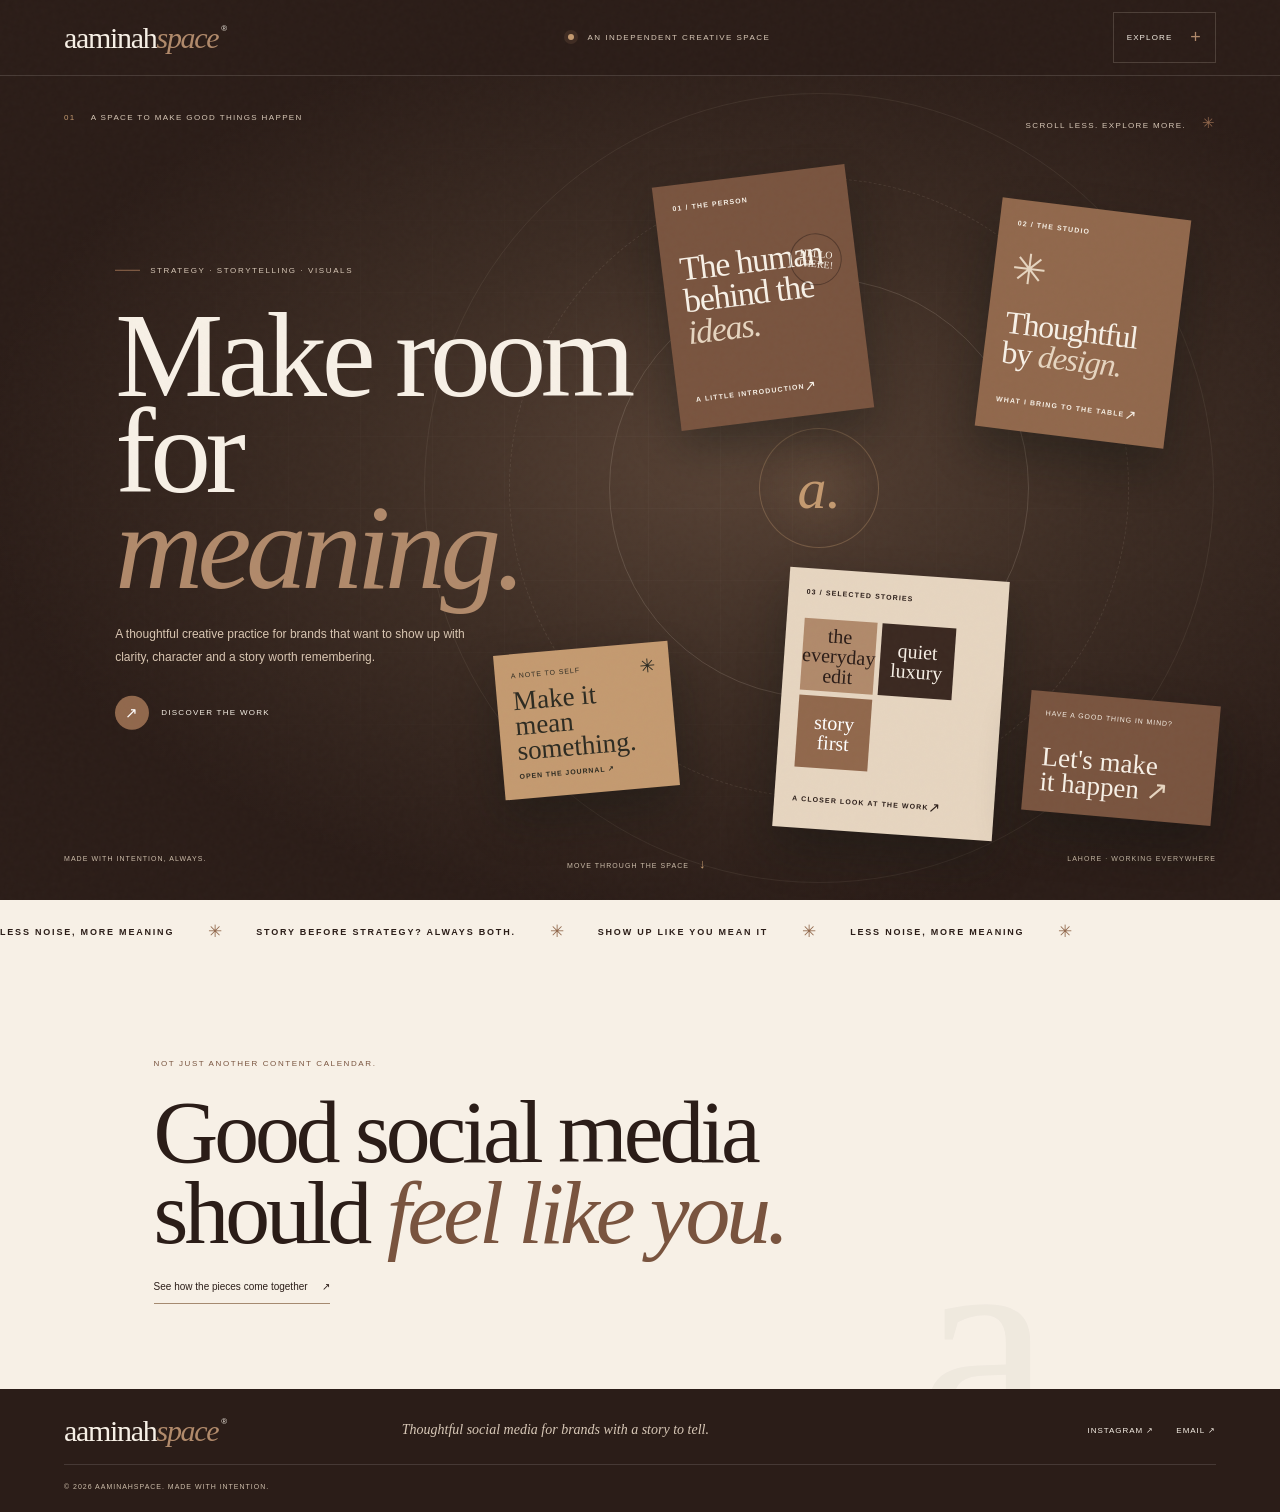
==== commit 2e3302ca: "Update browser theme color to dark cocoa" ====
--- a/index.html
+++ b/index.html
@@ -3,7 +3,7 @@
 <head>
 <meta charset="UTF-8">
 <meta name="viewport" content="width=device-width, initial-scale=1">
-<meta name="theme-color" content="#30231D">
+<meta name="theme-color" content="#2B1D18">
 <meta name="description" content="AaminahSpace is the creative world of Aaminah Khan. Strategy, storytelling and thoughtful visuals for brands with a story to tell.">
 <meta property="og:title" content="AaminahSpace | A creative world by Aaminah Khan">
 <meta property="og:description" content="A little space for brands to become.">
--- a/experience.css
+++ b/experience.css
@@ -1,3 +1,7 @@
-:root{--ink:#30231D;--ink-soft:#49372D;--paper:#F8F2E8;--paper-deep:#E8D9C7;--sage:#C9B69F;--sage-dark:#8A6B55;--clay:#9A6B50;--gold:#C6A477;--line:rgba(32,41,35,.2);--serif:"Instrument Serif",Georgia,serif;--sans:"Manrope",Arial,sans-serif}*{box-sizing:border-box}html{scroll-behavior:smooth}body{margin:0;background:var(--ink);color:var(--paper);font:13px/1.65 var(--sans);overflow-x:hidden}body.locked{overflow:hidden}button,a{font:inherit}button{color:inherit}a{color:inherit;text-decoration:none}.grain{position:fixed;inset:0;z-index:50;pointer-events:none;opacity:.045;background-image:url("data:image/svg+xml,%3Csvg viewBox='0 0 180 180' xmlns='http://www.w3.org/2000/svg'%3E%3Cfilter id='n'%3E%3CfeTurbulence type='fractalNoise' baseFrequency='.92' numOctaves='3' stitchTiles='stitch'/%3E%3C/filter%3E%3Crect width='100%25' height='100%25' filter='url(%23n)' opacity='.45'/%3E%3C/svg%3E")}.topbar{height:76px;padding:0 5vw;display:flex;align-items:center;justify-content:space-between;border-bottom:1px solid rgba(243,239,229,.14);position:relative;z-index:15;background:var(--ink)}.wordmark{font:30px/.9 var(--serif);letter-spacing:-1.3px}.wordmark span{font-style:italic;color:var(--sage)}.wordmark i{font:8px var(--sans);vertical-align:top;margin-left:3px}.topbar-center{font-size:8px;letter-spacing:.18em;color:#D8C8B7}.live-dot{display:inline-block;width:6px;height:6px;background:#C6A477;border-radius:50%;margin-right:10px;box-shadow:0 0 0 4px #C6A47720}.menu-toggle{border:1px solid #D8C8B733;background:transparent;padding:10px 13px;display:flex;gap:18px;align-items:center;font-size:8px;letter-spacing:.14em;cursor:pointer}.menu-toggle b{font-size:18px;font-weight:400;color:var(--sage);transition:transform .25s}.menu-toggle[aria-expanded=true] b{transform:rotate(45deg)}.quick-menu{position:absolute;right:5vw;top:65px;width:230px;padding:12px;background:#F8F2E8;color:var(--ink);display:grid;gap:2px;opacity:0;visibility:hidden;transform:translateY(-8px) scale(.98);transform-origin:top right;transition:.25s;box-shadow:0 20px 60px #0005}.quick-menu.open{opacity:1;visibility:visible;transform:none}.quick-menu button{border:0;background:transparent;text-align:left;padding:13px 12px;display:flex;justify-content:space-between;cursor:pointer;font-size:11px}.quick-menu button:hover{background:#E8D9C7}.quick-menu span{color:#9A7C61}.world{min-height:calc(100svh - 76px);height:820px;max-height:950px;position:relative;overflow:hidden;isolation:isolate;background:radial-gradient(ellipse at 57% 47%,#574235 0%,#3D2D24 36%,#30231D 73%)}.world-grid{position:absolute;inset:0;opacity:.11;background-image:linear-gradient(rgba(243,239,229,.2) 1px,transparent 1px),linear-gradient(90deg,rgba(243,239,229,.2) 1px,transparent 1px);background-size:72px 72px;mask-image:radial-gradient(ellipse at center,#000 10%,transparent 78%)}.world-meta{position:absolute;top:35px;font-size:8px;letter-spacing:.17em;color:#D8C8B7}.meta-left{left:5vw}.meta-left span{color:var(--gold);margin-right:12px}.meta-right{right:5vw}.meta-right span{color:var(--clay);font-size:15px;margin-left:12px}.hero-copy{position:absolute;left:9vw;top:50%;transform:translateY(-49%);z-index:2;width:43%;max-width:530px}.eyebrow{font-size:8px;letter-spacing:.2em;color:#D8C8B7;display:flex;align-items:center;gap:10px}.eyebrow span{height:1px;width:25px;background:var(--clay)}h1,h2,h3{font-family:var(--serif);font-weight:400;letter-spacing:-.045em}h1{font-size:clamp(76px,9.5vw,140px);line-height:.79;margin:30px 0 28px}h1 em,h2 em{color:var(--sage);font-weight:400}.hero-description{font-size:12px;line-height:1.9;color:#c3c9bf;max-width:350px}.discover-button{margin-top:27px;padding:0;border:0;background:none;display:flex;align-items:center;gap:12px;font-size:8px;letter-spacing:.16em;cursor:pointer}.button-icon{width:34px;height:34px;border-radius:50%;display:grid;place-items:center;background:var(--clay);color:#fff;font-size:15px;transition:transform .25s}.discover-button:hover .button-icon{transform:rotate(45deg) scale(1.08)}.orbit{position:absolute;left:64%;top:50%;border:1px solid rgba(215,224,208,.16);border-radius:50%;transform:translate(-50%,-50%);pointer-events:none}.orbit-one{width:420px;height:420px}.orbit-two{width:620px;height:620px;border-style:dashed;opacity:.65;animation:orbit 70s linear infinite}.orbit-three{width:790px;height:790px;border-color:rgba(215,224,208,.08)}@keyframes orbit{to{transform:translate(-50%,-50%) rotate(360deg)}}.orbit-core{position:absolute;left:64%;top:50%;width:120px;height:120px;border-radius:50%;transform:translate(-50%,-50%);display:grid;place-items:center;border:1px solid #C6A47755;background:radial-gradient(circle,#C6A4771c,transparent 70%);color:#C6A477}.orbit-core span{font:58px var(--serif);font-style:italic}.portal{position:absolute;z-index:4;border:0;text-align:left;display:flex;flex-direction:column;justify-content:space-between;cursor:pointer;box-shadow:0 22px 45px #0c130f55;transition:transform .35s cubic-bezier(.2,.8,.2,1),box-shadow .35s;overflow:hidden}.portal:hover{box-shadow:0 30px 60px #0c130f88;z-index:6}.portal-number,.portal-foot{font-size:7px;letter-spacing:.16em;font-weight:700}.portal-title{font:34px/.94 var(--serif);letter-spacing:-.035em}.portal-title em{font-weight:400}.portal-foot{display:flex;justify-content:space-between;align-items:center}.portal-foot b{font-size:14px;font-weight:400}.portal-about{width:194px;height:245px;left:52%;top:12%;padding:18px;background:var(--sage);color:var(--ink);transform:rotate(-7deg)}.portal-about:hover{transform:rotate(-2deg) translateY(-9px)}.portal-about .portal-title em{color:#F8F2E8}.portal-stamp{position:absolute;right:14px;top:65px;width:52px;height:52px;border:1px solid #30231D77;border-radius:50%;display:grid;place-content:center;text-align:center;font:10px/1 var(--serif);transform:rotate(12deg)}.portal-studio{width:190px;height:230px;right:8%;top:16%;padding:18px;background:var(--clay);color:#241f1a;transform:rotate(7deg)}.portal-studio:hover{transform:rotate(2deg) translateY(-9px)}.studio-symbol{font-size:42px;line-height:.9;text-align:right;color:#f3d9c8}.portal-studio .portal-title{font-size:32px}.portal-studio .portal-title em{color:#f5e5d8}.portal-work{width:220px;height:260px;left:61%;bottom:8%;padding:18px;background:#E8D9C7;color:var(--ink);transform:rotate(4deg)}.portal-work:hover{transform:rotate(0) translateY(-9px)}.work-art{display:grid;grid-template-columns:1fr 1fr;gap:5px;margin:10px 0}.work-art i{height:72px;display:grid;place-items:center;text-align:center;background:#C9B69F;font:20px/1 var(--serif)}.work-art i:nth-child(2){background:#49372D;color:#F8F2E8}.work-art i:nth-child(3){background:#9A6B50;color:#fff}.portal-note{width:175px;height:145px;left:39%;bottom:13%;padding:16px;background:#C6A477;color:#2d2b22;transform:rotate(-5deg)}.portal-note:hover{transform:rotate(0) translateY(-8px)}.portal-note>span:not(.note-pin),.portal-note>b{font-size:7px;letter-spacing:.13em}.note-pin{position:absolute;right:14px;top:8px;font-size:19px}.portal-note strong{font:27px/.92 var(--serif);font-weight:400}.portal-contact{width:190px;height:120px;right:5%;bottom:10%;padding:16px;background:#a8b7a2;color:#30231D;transform:rotate(5deg)}.portal-contact:hover{transform:rotate(1deg) translateY(-8px)}.portal-contact>span{font-size:7px;letter-spacing:.13em}.portal-contact strong{font:27px/.95 var(--serif);font-weight:400}.portal-contact i{font-style:normal;color:#a35f4c}.world-bottom{position:absolute;left:5vw;right:5vw;bottom:26px;display:flex;justify-content:space-between;color:#CDBDAA;font-size:7px;letter-spacing:.15em}.world-bottom b{font-size:13px;color:var(--gold);margin-left:7px}.ticker{height:64px;overflow:hidden;background:var(--paper);color:var(--ink);display:flex;align-items:center}.ticker-track{display:flex;align-items:center;gap:34px;white-space:nowrap;min-width:max-content;animation:marquee 30s linear infinite}.ticker-track span{font-size:9px;letter-spacing:.2em;font-weight:800}.ticker-track i{font-style:normal;color:var(--clay);font-size:17px}@keyframes marquee{to{transform:translateX(-35%)}}.after-world{min-height:370px;padding:85px 12vw;background:var(--paper);color:var(--ink);position:relative;overflow:hidden}.after-world>p{font-size:8px;letter-spacing:.2em;color:#8A6B55}.after-world h2{font-size:clamp(52px,7vw,92px);line-height:.9;margin:22px 0}.after-world h2 em{color:#7c8e78}.text-link{border:0;border-bottom:1px solid #A58A70;padding:0 0 7px;background:none;color:var(--ink);font-size:10px;cursor:pointer}.text-link span{margin-left:12px}.after-mark{position:absolute;right:12%;bottom:-90px;font:300px/.9 var(--serif);color:#30231D09}.footer{padding:28px 5vw 20px;display:grid;grid-template-columns:1fr 1.5fr 1fr;gap:20px;align-items:center;background:var(--ink)}.footer>span{font:italic 14px var(--serif);color:#D8C8B7}.footer>div{display:flex;justify-content:flex-end;gap:22px;font-size:8px;letter-spacing:.12em}.footer small{grid-column:1/-1;border-top:1px solid #FFFFFF20;padding-top:16px;color:#CDBDAA;font-size:7px;letter-spacing:.14em}
-.overlay{position:fixed;inset:0;z-index:30;display:grid;place-items:center;padding:4vh 4vw;visibility:hidden;pointer-events:none}.overlay.open{visibility:visible;pointer-events:auto}.overlay-scrim{position:absolute;inset:0;background:rgba(9,15,11,.76);backdrop-filter:blur(9px);opacity:0;transition:opacity .35s}.overlay.open .overlay-scrim{opacity:1}.popup{position:relative;width:min(880px,94vw);max-height:90vh;overflow:auto;background:var(--paper);color:var(--ink);padding:25px 5.5vw 22px;transform:translateY(24px) scale(.86) rotate(-1.5deg);transform-origin:50% 50%;opacity:0;transition:transform .48s cubic-bezier(.2,.85,.25,1),opacity .3s;box-shadow:0 35px 100px #0008;scrollbar-width:thin}.overlay.open .popup{transform:translateY(0) scale(1) rotate(0);opacity:1}.popup-top,.popup-bottom{display:flex;justify-content:space-between;align-items:center;font-size:7px;letter-spacing:.16em;color:#8A6B55}.popup-top{padding-bottom:15px;border-bottom:1px solid var(--line)}.popup-close{border:0;background:none;color:var(--ink);font-size:8px;letter-spacing:.14em;cursor:pointer}.popup-close b{font-size:19px;font-weight:400;margin-left:8px;vertical-align:-2px}.popup-content{padding:35px 0 30px}.popup-bottom{border-top:1px solid var(--line);padding-top:14px}.popup-heading .eyebrow{color:#8A6B55}.popup-heading h2{font-size:clamp(58px,8vw,94px);line-height:.83;margin:20px 0}.popup-heading h2 em{color:#8A6B55}.popup-lead{max-width:510px;color:#79695B;font-size:12px;line-height:1.85}.about-layout{display:grid;grid-template-columns:.8fr 1.2fr;gap:40px;margin-top:35px}.portrait-placeholder{min-height:300px;background:linear-gradient(145deg,#BDA68F,#E8D9C7);display:flex;align-items:center;justify-content:center;position:relative;overflow:hidden}.portrait-placeholder:before{content:"";position:absolute;width:220px;height:260px;border:1px solid #F8F2E8aa;border-radius:50% 50% 0 0;bottom:-65px}.portrait-placeholder span{font:130px var(--serif);color:#F8F2E8;z-index:1}.portrait-placeholder small{position:absolute;bottom:13px;left:14px;font-size:6px;letter-spacing:.14em;color:#49372D}.popup-copy h3{font:32px/1.05 var(--serif);margin:0 0 15px}.popup-copy p,.case-detail p{color:#79695B;font-size:11px;line-height:1.9}.popup-copy blockquote{border-left:2px solid var(--clay);padding:4px 0 4px 17px;margin:22px 0;font:italic 23px/1.2 var(--serif);color:#8A6B55}.service-grid{display:grid;grid-template-columns:1fr 1fr;margin-top:35px;border-top:1px solid var(--line)}.service-grid article{padding:22px 25px 23px 0;border-bottom:1px solid var(--line)}.service-grid article:nth-child(even){padding-left:25px;border-left:1px solid var(--line)}.service-grid article>span,.case-trigger span,.thought-stack article>span{font-size:7px;letter-spacing:.15em;color:#9A7C61}.service-grid h3{font-size:27px;margin:9px 0}.service-grid p{font-size:10px;color:#79695B;line-height:1.8;max-width:300px}.popup-note{margin-top:25px;padding:20px;background:#E8D9C7;display:flex;align-items:center;justify-content:space-between;gap:20px}.popup-note span{font-size:7px;letter-spacing:.16em;color:#8A6B55}.popup-note strong{font:italic 22px var(--serif)}.case-list{margin-top:30px;border-top:1px solid var(--line)}.case-item{border-bottom:1px solid var(--line)}.case-trigger{width:100%;padding:19px 0;display:grid;grid-template-columns:130px 1fr 25px;gap:15px;align-items:center;text-align:left;border:0;background:none;cursor:pointer}.case-trigger strong{font:27px var(--serif);font-weight:400}.case-trigger>b{font-size:19px;font-weight:400;color:#9A7C61;transition:transform .25s}.case-trigger[aria-expanded=true]>b{transform:rotate(45deg)}.case-detail{display:grid;grid-template-columns:repeat(3,1fr);gap:20px;max-height:0;overflow:hidden;transition:max-height .35s ease,padding .35s ease}.case-item.expanded .case-detail{max-height:260px;padding:0 0 22px}.case-detail p{margin:0;font-size:10px}.case-detail p b{display:block;color:#28362d;margin-bottom:5px}.case-disclaimer{font-size:8px;color:#9C8A78;margin-top:20px}.thought-stack{margin-top:35px;display:grid;gap:0}.thought-stack article{display:grid;grid-template-columns:40px 1fr;gap:20px;align-items:start;padding:20px 0;border-top:1px solid var(--line)}.thought-stack article p{font:27px/1.1 var(--serif);margin:0;max-width:570px}.contact-actions{display:grid;grid-template-columns:1fr 1fr;gap:12px;margin-top:40px}.contact-actions a{padding:23px;background:#E8D9C7;display:flex;flex-direction:column;gap:12px;transition:background .2s,transform .2s}.contact-actions a:hover{background:#DCCBB7;transform:translateY(-4px)}.contact-actions span{font-size:7px;letter-spacing:.16em;color:#8A6B55}.contact-actions strong{font:22px var(--serif);font-weight:400;overflow-wrap:anywhere}.contact-signoff{font:italic 21px var(--serif);color:#8A6B55;margin-top:28px}
-@media(max-width:900px){.world{height:850px;min-height:850px}.hero-copy{left:7vw;top:15%;transform:none;width:80%;max-width:500px}.hero-copy h1{font-size:clamp(72px,12vw,110px);margin:20px 0}.orbit{left:58%;top:67%}.orbit-core{left:58%;top:67%}.portal-about{left:42%;top:39%;width:170px;height:215px}.portal-studio{right:7%;top:45%;width:165px;height:205px}.portal-work{left:43%;bottom:7%;width:190px;height:220px}.portal-note{left:8%;bottom:11%;width:155px;height:130px}.portal-contact{right:5%;bottom:7%;width:160px;height:105px}.portal-title{font-size:29px}.portal-contact strong{font-size:23px}.world-bottom{font-size:6px}.meta-right{display:none}}@media(max-width:600px){.topbar{height:66px;padding:0 5vw}.topbar-center{display:none}.wordmark{font-size:27px}.world{height:900px;min-height:900px}.world-meta{top:22px;font-size:6px}.hero-copy{top:11%;left:7vw;width:86%}.hero-copy h1{font-size:clamp(69px,17vw,96px)}.hero-description{font-size:11px;max-width:300px}.orbit{left:50%;top:65%}.orbit-one{width:300px;height:300px}.orbit-two{width:440px;height:440px}.orbit-three{width:550px;height:550px}.orbit-core{left:50%;top:65%;width:85px;height:85px}.orbit-core span{font-size:42px}.portal-about{left:8%;top:43%;width:150px;height:190px;padding:13px}.portal-studio{right:7%;top:47%;width:145px;height:185px;padding:13px}.portal-work{left:30%;bottom:8%;width:175px;height:205px;padding:13px}.portal-note{left:5%;bottom:8%;width:130px;height:115px;padding:11px}.portal-note strong{font-size:23px}.portal-contact{right:4%;bottom:26%;width:140px;height:95px;padding:11px}.portal-contact strong{font-size:21px}.portal-number,.portal-foot{font-size:6px}.portal-title{font-size:26px}.work-art i{height:55px;font-size:16px}.world-bottom{left:5vw;right:5vw;bottom:15px;gap:10px;font-size:5px}.world-bottom span:nth-child(2){display:none}.ticker{height:55px}.ticker-track{gap:22px}.ticker-track span{font-size:7px}.after-world{padding:65px 8vw;min-height:320px}.after-world h2{font-size:58px}.footer{grid-template-columns:1fr 1fr;gap:15px;padding:25px 6vw}.footer>span{grid-column:1/-1;grid-row:2}.footer>div{gap:12px;font-size:7px}.footer small{grid-column:1/-1}.overlay{padding:10px}.popup{width:100%;max-height:94vh;padding:18px 6vw 17px}.popup-content{padding:25px 0 20px}.popup-heading h2{font-size:65px}.about-layout{grid-template-columns:1fr;gap:22px}.portrait-placeholder{min-height:200px}.popup-copy h3{font-size:28px}.service-grid{grid-template-columns:1fr}.service-grid article:nth-child(even){padding-left:0;border-left:0}.service-grid article{padding:18px 0}.popup-note{align-items:flex-start;flex-direction:column;gap:7px}.popup-note strong{font-size:20px}.case-trigger{grid-template-columns:1fr 20px;gap:6px}.case-trigger span{grid-column:1/-1}.case-trigger strong{font-size:24px}.case-detail{grid-template-columns:1fr;gap:5px}.case-item.expanded .case-detail{max-height:500px}.thought-stack article p{font-size:23px}.contact-actions{grid-template-columns:1fr}.contact-actions strong{font-size:20px}.popup-bottom{font-size:6px}.quick-menu{right:5vw;top:58px}}@media(prefers-reduced-motion:reduce){*,*::before,*::after{scroll-behavior:auto!important;animation-duration:.01ms!important;animation-iteration-count:1!important;transition-duration:.01ms!important}}+:root{--ink:#2B1D18;--ink-soft:#3B2921;--paper:#F7F0E6;--paper-deep:#E6D5C0;--sage:#B18A6B;--sage-dark:#79543F;--clay:#91684C;--gold:#C49A70;--line:rgba(43,29,24,.2);--serif:"Instrument Serif",Georgia,serif;--sans:"Manrope",Arial,sans-serif}*{box-sizing:border-box}html{scroll-behavior:smooth}body{margin:0;background:var(--ink);color:var(--paper);font:13px/1.65 var(--sans);overflow-x:hidden}body.locked{overflow:hidden}button,a{font:inherit}button{color:inherit}a{color:inherit;text-decoration:none}.grain{position:fixed;inset:0;z-index:50;pointer-events:none;opacity:.045;background-image:url("data:image/svg+xml,%3Csvg viewBox='0 0 180 180' xmlns='http://www.w3.org/2000/svg'%3E%3Cfilter id='n'%3E%3CfeTurbulence type='fractalNoise' baseFrequency='.92' numOctaves='3' stitchTiles='stitch'/%3E%3C/filter%3E%3Crect width='100%25' height='100%25' filter='url(%23n)' opacity='.45'/%3E%3C/svg%3E")}.topbar{height:76px;padding:0 5vw;display:flex;align-items:center;justify-content:space-between;border-bottom:1px solid rgba(248,242,232,.14);position:relative;z-index:15;background:var(--ink)}.wordmark{font:30px/.9 var(--serif);letter-spacing:-1.3px}.wordmark span{font-style:italic;color:var(--sage)}.wordmark i{font:8px var(--sans);vertical-align:top;margin-left:3px}.topbar-center{font-size:8px;letter-spacing:.18em;color:#D8C8B7}.live-dot{display:inline-block;width:6px;height:6px;background:#C49A70;border-radius:50%;margin-right:10px;box-shadow:0 0 0 4px #C49A7020}.menu-toggle{border:1px solid #D8C8B733;background:transparent;padding:10px 13px;display:flex;gap:18px;align-items:center;font-size:8px;letter-spacing:.14em;cursor:pointer}.menu-toggle b{font-size:18px;font-weight:400;color:var(--sage);transition:transform .25s}.menu-toggle[aria-expanded=true] b{transform:rotate(45deg)}.quick-menu{position:absolute;right:5vw;top:65px;width:230px;padding:12px;background:#F7F0E6;color:var(--ink);display:grid;gap:2px;opacity:0;visibility:hidden;transform:translateY(-8px) scale(.98);transform-origin:top right;transition:.25s;box-shadow:0 20px 60px #0005}.quick-menu.open{opacity:1;visibility:visible;transform:none}.quick-menu button{border:0;background:transparent;text-align:left;padding:13px 12px;display:flex;justify-content:space-between;cursor:pointer;font-size:11px}.quick-menu button:hover{background:#E6D5C0}.quick-menu span{color:#91684C}.world{min-height:calc(100svh - 76px);height:820px;max-height:950px;position:relative;overflow:hidden;isolation:isolate;background:radial-gradient(ellipse at 57% 47%,#574235 0%,#3D2D24 36%,#2B1D18 73%)}.world-grid{position:absolute;inset:0;opacity:.11;background-image:linear-gradient(rgba(248,242,232,.2) 1px,transparent 1px),linear-gradient(90deg,rgba(248,242,232,.2) 1px,transparent 1px);background-size:72px 72px;mask-image:radial-gradient(ellipse at center,#000 10%,transparent 78%)}.world-meta{position:absolute;top:35px;font-size:8px;letter-spacing:.17em;color:#D8C8B7}.meta-left{left:5vw}.meta-left span{color:var(--gold);margin-right:12px}.meta-right{right:5vw}.meta-right span{color:var(--clay);font-size:15px;margin-left:12px}.hero-copy{position:absolute;left:9vw;top:50%;transform:translateY(-49%);z-index:2;width:43%;max-width:530px}.eyebrow{font-size:8px;letter-spacing:.2em;color:#D8C8B7;display:flex;align-items:center;gap:10px}.eyebrow span{height:1px;width:25px;background:var(--clay)}h1,h2,h3{font-family:var(--serif);font-weight:400;letter-spacing:-.045em}h1{font-size:clamp(76px,9.5vw,140px);line-height:.79;margin:30px 0 28px}h1 em,h2 em{color:var(--sage);font-weight:400}.hero-description{font-size:12px;line-height:1.9;color:#D9C6B2;max-width:350px}.discover-button{margin-top:27px;padding:0;border:0;background:none;display:flex;align-items:center;gap:12px;font-size:8px;letter-spacing:.16em;cursor:pointer}.button-icon{width:34px;height:34px;border-radius:50%;display:grid;place-items:center;background:var(--clay);color:#fff;font-size:15px;transition:transform .25s}.discover-button:hover .button-icon{transform:rotate(45deg) scale(1.08)}.orbit{position:absolute;left:64%;top:50%;border:1px solid rgba(230,213,192,.16);border-radius:50%;transform:translate(-50%,-50%);pointer-events:none}.orbit-one{width:420px;height:420px}.orbit-two{width:620px;height:620px;border-style:dashed;opacity:.65;animation:orbit 70s linear infinite}.orbit-three{width:790px;height:790px;border-color:rgba(230,213,192,.08)}@keyframes orbit{to{transform:translate(-50%,-50%) rotate(360deg)}}.orbit-core{position:absolute;left:64%;top:50%;width:120px;height:120px;border-radius:50%;transform:translate(-50%,-50%);display:grid;place-items:center;border:1px solid #C49A7055;background:radial-gradient(circle,#C49A701c,transparent 70%);color:#C49A70}.orbit-core span{font:58px var(--serif);font-style:italic}.portal{position:absolute;z-index:4;border:0;text-align:left;display:flex;flex-direction:column;justify-content:space-between;cursor:pointer;box-shadow:0 22px 45px #0c130f55;transition:transform .35s cubic-bezier(.2,.8,.2,1),box-shadow .35s;overflow:hidden}.portal:hover{box-shadow:0 30px 60px #0c130f88;z-index:6}.portal-number,.portal-foot{font-size:7px;letter-spacing:.16em;font-weight:700}.portal-title{font:34px/.94 var(--serif);letter-spacing:-.035em}.portal-title em{font-weight:400}.portal-foot{display:flex;justify-content:space-between;align-items:center}.portal-foot b{font-size:14px;font-weight:400}.portal-about{width:194px;height:245px;left:52%;top:12%;padding:18px;background:#79543F;color:#F7F0E6;transform:rotate(-7deg)}.portal-about:hover{transform:rotate(-2deg) translateY(-9px)}.portal-about .portal-title em{color:#E6D5C0}.portal-stamp{position:absolute;right:14px;top:65px;width:52px;height:52px;border:1px solid #2B1D1877;border-radius:50%;display:grid;place-content:center;text-align:center;font:10px/1 var(--serif);transform:rotate(12deg)}.portal-studio{width:190px;height:230px;right:8%;top:16%;padding:18px;background:#91684C;color:#F7F0E6;transform:rotate(7deg)}.portal-studio:hover{transform:rotate(2deg) translateY(-9px)}.studio-symbol{font-size:42px;line-height:.9;text-align:right;color:#E6D5C0}.portal-studio .portal-title{font-size:32px}.portal-studio .portal-title em{color:#E6D5C0}.portal-work{width:220px;height:260px;left:61%;bottom:8%;padding:18px;background:#E6D5C0;color:var(--ink);transform:rotate(4deg)}.portal-work:hover{transform:rotate(0) translateY(-9px)}.work-art{display:grid;grid-template-columns:1fr 1fr;gap:5px;margin:10px 0}.work-art i{height:72px;display:grid;place-items:center;text-align:center;background:#B18A6B;font:20px/1 var(--serif)}.work-art i:nth-child(2){background:#3B2921;color:#F7F0E6}.work-art i:nth-child(3){background:#91684C;color:#fff}.portal-note{width:175px;height:145px;left:39%;bottom:13%;padding:16px;background:#C49A70;color:#2d2b22;transform:rotate(-5deg)}.portal-note:hover{transform:rotate(0) translateY(-8px)}.portal-note>span:not(.note-pin),.portal-note>b{font-size:7px;letter-spacing:.13em}.note-pin{position:absolute;right:14px;top:8px;font-size:19px}.portal-note strong{font:27px/.92 var(--serif);font-weight:400}.portal-contact{width:190px;height:120px;right:5%;bottom:10%;padding:16px;background:#79543F;color:#F7F0E6;transform:rotate(5deg)}.portal-contact:hover{transform:rotate(1deg) translateY(-8px)}.portal-contact>span{font-size:7px;letter-spacing:.13em}.portal-contact strong{font:27px/.95 var(--serif);font-weight:400}.portal-contact i{font-style:normal;color:#E6D5C0}.world-bottom{position:absolute;left:5vw;right:5vw;bottom:26px;display:flex;justify-content:space-between;color:#CDBDAA;font-size:7px;letter-spacing:.15em}.world-bottom b{font-size:13px;color:var(--gold);margin-left:7px}.ticker{height:64px;overflow:hidden;background:var(--paper);color:var(--ink);display:flex;align-items:center}.ticker-track{display:flex;align-items:center;gap:34px;white-space:nowrap;min-width:max-content;animation:marquee 30s linear infinite}.ticker-track span{font-size:9px;letter-spacing:.2em;font-weight:800}.ticker-track i{font-style:normal;color:var(--clay);font-size:17px}@keyframes marquee{to{transform:translateX(-35%)}}.after-world{min-height:370px;padding:85px 12vw;background:var(--paper);color:var(--ink);position:relative;overflow:hidden}.after-world>p{font-size:8px;letter-spacing:.2em;color:#79543F}.after-world h2{font-size:clamp(52px,7vw,92px);line-height:.9;margin:22px 0}.after-world h2 em{color:#79543F}.text-link{border:0;border-bottom:1px solid #A58A70;padding:0 0 7px;background:none;color:var(--ink);font-size:10px;cursor:pointer}.text-link span{margin-left:12px}.after-mark{position:absolute;right:12%;bottom:-90px;font:300px/.9 var(--serif);color:#2B1D1809}.footer{padding:28px 5vw 20px;display:grid;grid-template-columns:1fr 1.5fr 1fr;gap:20px;align-items:center;background:var(--ink)}.footer>span{font:italic 14px var(--serif);color:#D8C8B7}.footer>div{display:flex;justify-content:flex-end;gap:22px;font-size:8px;letter-spacing:.12em}.footer small{grid-column:1/-1;border-top:1px solid #FFFFFF20;padding-top:16px;color:#CDBDAA;font-size:7px;letter-spacing:.14em}
+.overlay{position:fixed;inset:0;z-index:30;display:grid;place-items:center;padding:4vh 4vw;visibility:hidden;pointer-events:none}.overlay.open{visibility:visible;pointer-events:auto}.overlay-scrim{position:absolute;inset:0;background:rgba(9,15,11,.76);backdrop-filter:blur(9px);opacity:0;transition:opacity .35s}.overlay.open .overlay-scrim{opacity:1}.popup{position:relative;width:min(880px,94vw);max-height:90vh;overflow:auto;background:var(--paper);color:var(--ink);padding:25px 5.5vw 22px;transform:translateY(24px) scale(.86) rotate(-1.5deg);transform-origin:50% 50%;opacity:0;transition:transform .48s cubic-bezier(.2,.85,.25,1),opacity .3s;box-shadow:0 35px 100px #0008;scrollbar-width:thin}.overlay.open .popup{transform:translateY(0) scale(1) rotate(0);opacity:1}.popup-top,.popup-bottom{display:flex;justify-content:space-between;align-items:center;font-size:7px;letter-spacing:.16em;color:#79543F}.popup-top{padding-bottom:15px;border-bottom:1px solid var(--line)}.popup-close{border:0;background:none;color:var(--ink);font-size:8px;letter-spacing:.14em;cursor:pointer}.popup-close b{font-size:19px;font-weight:400;margin-left:8px;vertical-align:-2px}.popup-content{padding:35px 0 30px}.popup-bottom{border-top:1px solid var(--line);padding-top:14px}.popup-heading .eyebrow{color:#79543F}.popup-heading h2{font-size:clamp(58px,8vw,94px);line-height:.83;margin:20px 0}.popup-heading h2 em{color:#79543F}.popup-lead{max-width:510px;color:#79695B;font-size:12px;line-height:1.85}.about-layout{display:grid;grid-template-columns:.8fr 1.2fr;gap:40px;margin-top:35px}.portrait-placeholder{min-height:300px;background:linear-gradient(145deg,#BDA68F,#E6D5C0);display:flex;align-items:center;justify-content:center;position:relative;overflow:hidden}.portrait-placeholder:before{content:"";position:absolute;width:220px;height:260px;border:1px solid #F7F0E6aa;border-radius:50% 50% 0 0;bottom:-65px}.portrait-placeholder span{font:130px var(--serif);color:#F7F0E6;z-index:1}.portrait-placeholder small{position:absolute;bottom:13px;left:14px;font-size:6px;letter-spacing:.14em;color:#3B2921}.popup-copy h3{font:32px/1.05 var(--serif);margin:0 0 15px}.popup-copy p,.case-detail p{color:#79695B;font-size:11px;line-height:1.9}.popup-copy blockquote{border-left:2px solid var(--clay);padding:4px 0 4px 17px;margin:22px 0;font:italic 23px/1.2 var(--serif);color:#79543F}.service-grid{display:grid;grid-template-columns:1fr 1fr;margin-top:35px;border-top:1px solid var(--line)}.service-grid article{padding:22px 25px 23px 0;border-bottom:1px solid var(--line)}.service-grid article:nth-child(even){padding-left:25px;border-left:1px solid var(--line)}.service-grid article>span,.case-trigger span,.thought-stack article>span{font-size:7px;letter-spacing:.15em;color:#91684C}.service-grid h3{font-size:27px;margin:9px 0}.service-grid p{font-size:10px;color:#79695B;line-height:1.8;max-width:300px}.popup-note{margin-top:25px;padding:20px;background:#E6D5C0;display:flex;align-items:center;justify-content:space-between;gap:20px}.popup-note span{font-size:7px;letter-spacing:.16em;color:#79543F}.popup-note strong{font:italic 22px var(--serif)}.case-list{margin-top:30px;border-top:1px solid var(--line)}.case-item{border-bottom:1px solid var(--line)}.case-trigger{width:100%;padding:19px 0;display:grid;grid-template-columns:130px 1fr 25px;gap:15px;align-items:center;text-align:left;border:0;background:none;cursor:pointer}.case-trigger strong{font:27px var(--serif);font-weight:400}.case-trigger>b{font-size:19px;font-weight:400;color:#91684C;transition:transform .25s}.case-trigger[aria-expanded=true]>b{transform:rotate(45deg)}.case-detail{display:grid;grid-template-columns:repeat(3,1fr);gap:20px;max-height:0;overflow:hidden;transition:max-height .35s ease,padding .35s ease}.case-item.expanded .case-detail{max-height:260px;padding:0 0 22px}.case-detail p{margin:0;font-size:10px}.case-detail p b{display:block;color:#28362d;margin-bottom:5px}.case-disclaimer{font-size:8px;color:#9C8A78;margin-top:20px}.thought-stack{margin-top:35px;display:grid;gap:0}.thought-stack article{display:grid;grid-template-columns:40px 1fr;gap:20px;align-items:start;padding:20px 0;border-top:1px solid var(--line)}.thought-stack article p{font:27px/1.1 var(--serif);margin:0;max-width:570px}.contact-actions{display:grid;grid-template-columns:1fr 1fr;gap:12px;margin-top:40px}.contact-actions a{padding:23px;background:#E6D5C0;display:flex;flex-direction:column;gap:12px;transition:background .2s,transform .2s}.contact-actions a:hover{background:#D9C6B2;transform:translateY(-4px)}.contact-actions span{font-size:7px;letter-spacing:.16em;color:#79543F}.contact-actions strong{font:22px var(--serif);font-weight:400;overflow-wrap:anywhere}.contact-signoff{font:italic 21px var(--serif);color:#79543F;margin-top:28px}
+@media(max-width:900px){.world{height:850px;min-height:850px}.hero-copy{left:7vw;top:15%;transform:none;width:80%;max-width:500px}.hero-copy h1{font-size:clamp(72px,12vw,110px);margin:20px 0}.orbit{left:58%;top:67%}.orbit-core{left:58%;top:67%}.portal-about{left:42%;top:39%;width:170px;height:215px}.portal-studio{right:7%;top:45%;width:165px;height:205px}.portal-work{left:43%;bottom:7%;width:190px;height:220px}.portal-note{left:8%;bottom:11%;width:155px;height:130px}.portal-contact{right:5%;bottom:7%;width:160px;height:105px}.portal-title{font-size:29px}.portal-contact strong{font-size:23px}.world-bottom{font-size:6px}.meta-right{display:none}}@media(max-width:600px){.topbar{height:66px;padding:0 5vw}.topbar-center{display:none}.wordmark{font-size:27px}.world{height:900px;min-height:900px}.world-meta{top:22px;font-size:6px}.hero-copy{top:11%;left:7vw;width:86%}.hero-copy h1{font-size:clamp(69px,17vw,96px)}.hero-description{font-size:11px;max-width:300px}.orbit{left:50%;top:65%}.orbit-one{width:300px;height:300px}.orbit-two{width:440px;height:440px}.orbit-three{width:550px;height:550px}.orbit-core{left:50%;top:65%;width:85px;height:85px}.orbit-core span{font-size:42px}.portal-about{left:8%;top:43%;width:150px;height:190px;padding:13px}.portal-studio{right:7%;top:47%;width:145px;height:185px;padding:13px}.portal-work{left:30%;bottom:8%;width:175px;height:205px;padding:13px}.portal-note{left:5%;bottom:8%;width:130px;height:115px;padding:11px}.portal-note strong{font-size:23px}.portal-contact{right:4%;bottom:26%;width:140px;height:95px;padding:11px}.portal-contact strong{font-size:21px}.portal-number,.portal-foot{font-size:6px}.portal-title{font-size:26px}.work-art i{height:55px;font-size:16px}.world-bottom{left:5vw;right:5vw;bottom:15px;gap:10px;font-size:5px}.world-bottom span:nth-child(2){display:none}.ticker{height:55px}.ticker-track{gap:22px}.ticker-track span{font-size:7px}.after-world{padding:65px 8vw;min-height:320px}.after-world h2{font-size:58px}.footer{grid-template-columns:1fr 1fr;gap:15px;padding:25px 6vw}.footer>span{grid-column:1/-1;grid-row:2}.footer>div{gap:12px;font-size:7px}.footer small{grid-column:1/-1}.overlay{padding:10px}.popup{width:100%;max-height:94vh;padding:18px 6vw 17px}.popup-content{padding:25px 0 20px}.popup-heading h2{font-size:65px}.about-layout{grid-template-columns:1fr;gap:22px}.portrait-placeholder{min-height:200px}.popup-copy h3{font-size:28px}.service-grid{grid-template-columns:1fr}.service-grid article:nth-child(even){padding-left:0;border-left:0}.service-grid article{padding:18px 0}.popup-note{align-items:flex-start;flex-direction:column;gap:7px}.popup-note strong{font-size:20px}.case-trigger{grid-template-columns:1fr 20px;gap:6px}.case-trigger span{grid-column:1/-1}.case-trigger strong{font-size:24px}.case-detail{grid-template-columns:1fr;gap:5px}.case-item.expanded .case-detail{max-height:500px}.thought-stack article p{font-size:23px}.contact-actions{grid-template-columns:1fr}.contact-actions strong{font-size:20px}.popup-bottom{font-size:6px}.quick-menu{right:5vw;top:58px}}@media(prefers-reduced-motion:reduce){*,*::before,*::after{scroll-behavior:auto!important;animation-duration:.01ms!important;animation-iteration-count:1!important;transition-duration:.01ms!important}}
+/* Portals are playful, draggable objects within the home canvas. */
+.portal{cursor:grab;touch-action:none;user-select:none;-webkit-user-select:none}
+.portal.is-dragging{cursor:grabbing;z-index:12;transition:none!important;box-shadow:0 35px 70px #0007;will-change:translate}
+.portal:focus-visible{outline:2px solid var(--gold);outline-offset:5px}
